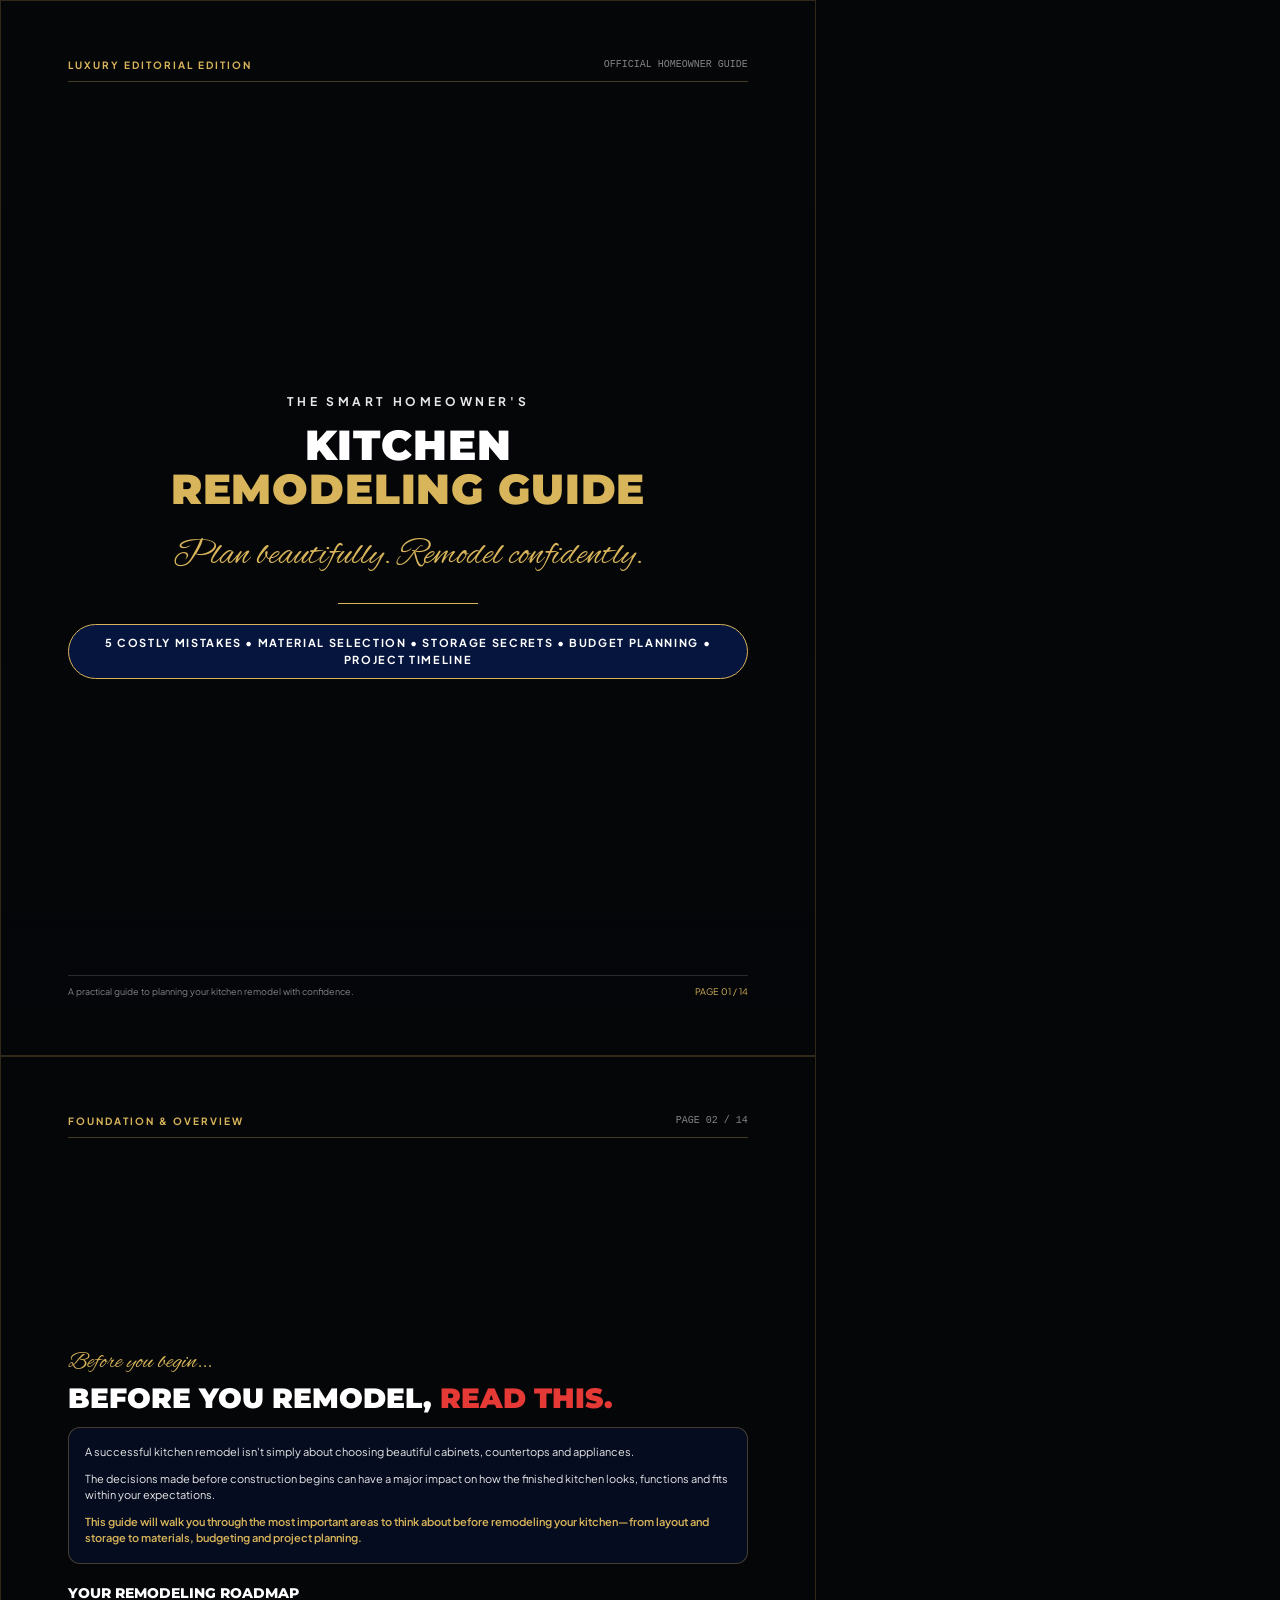
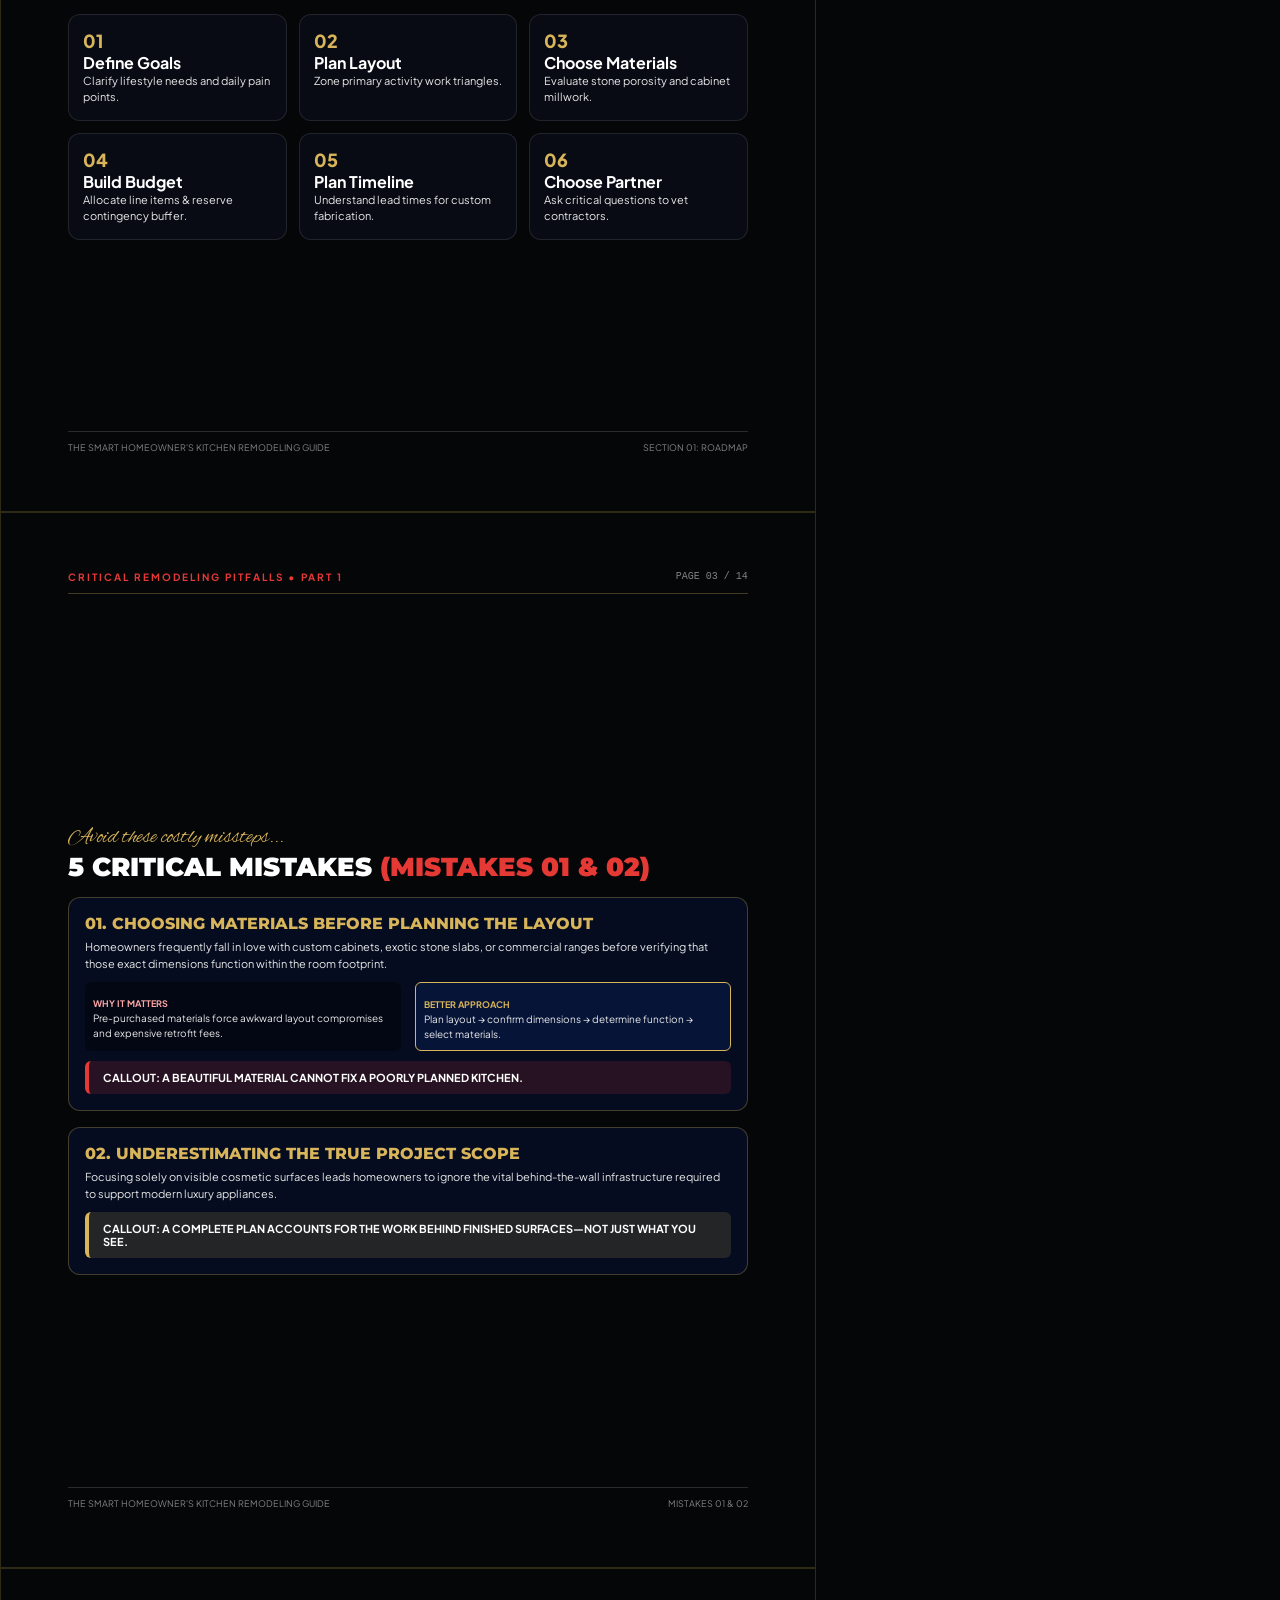
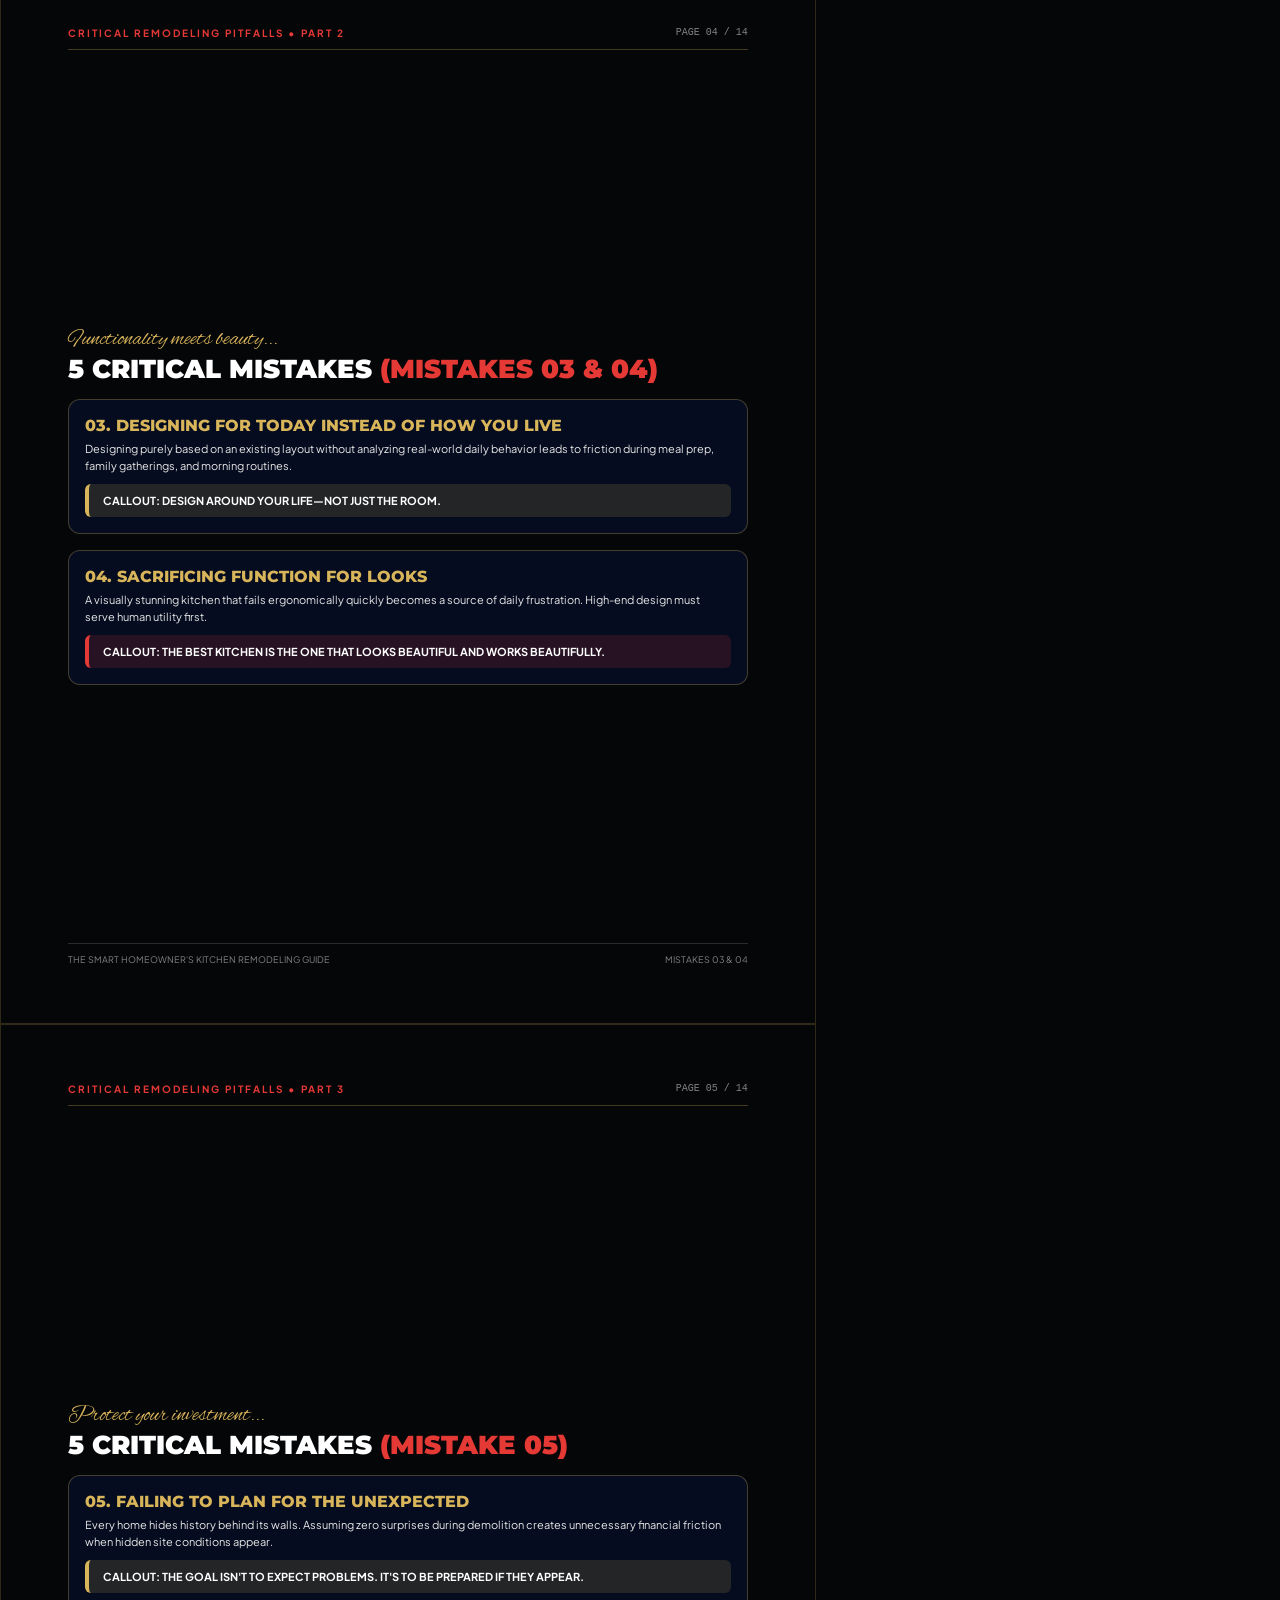
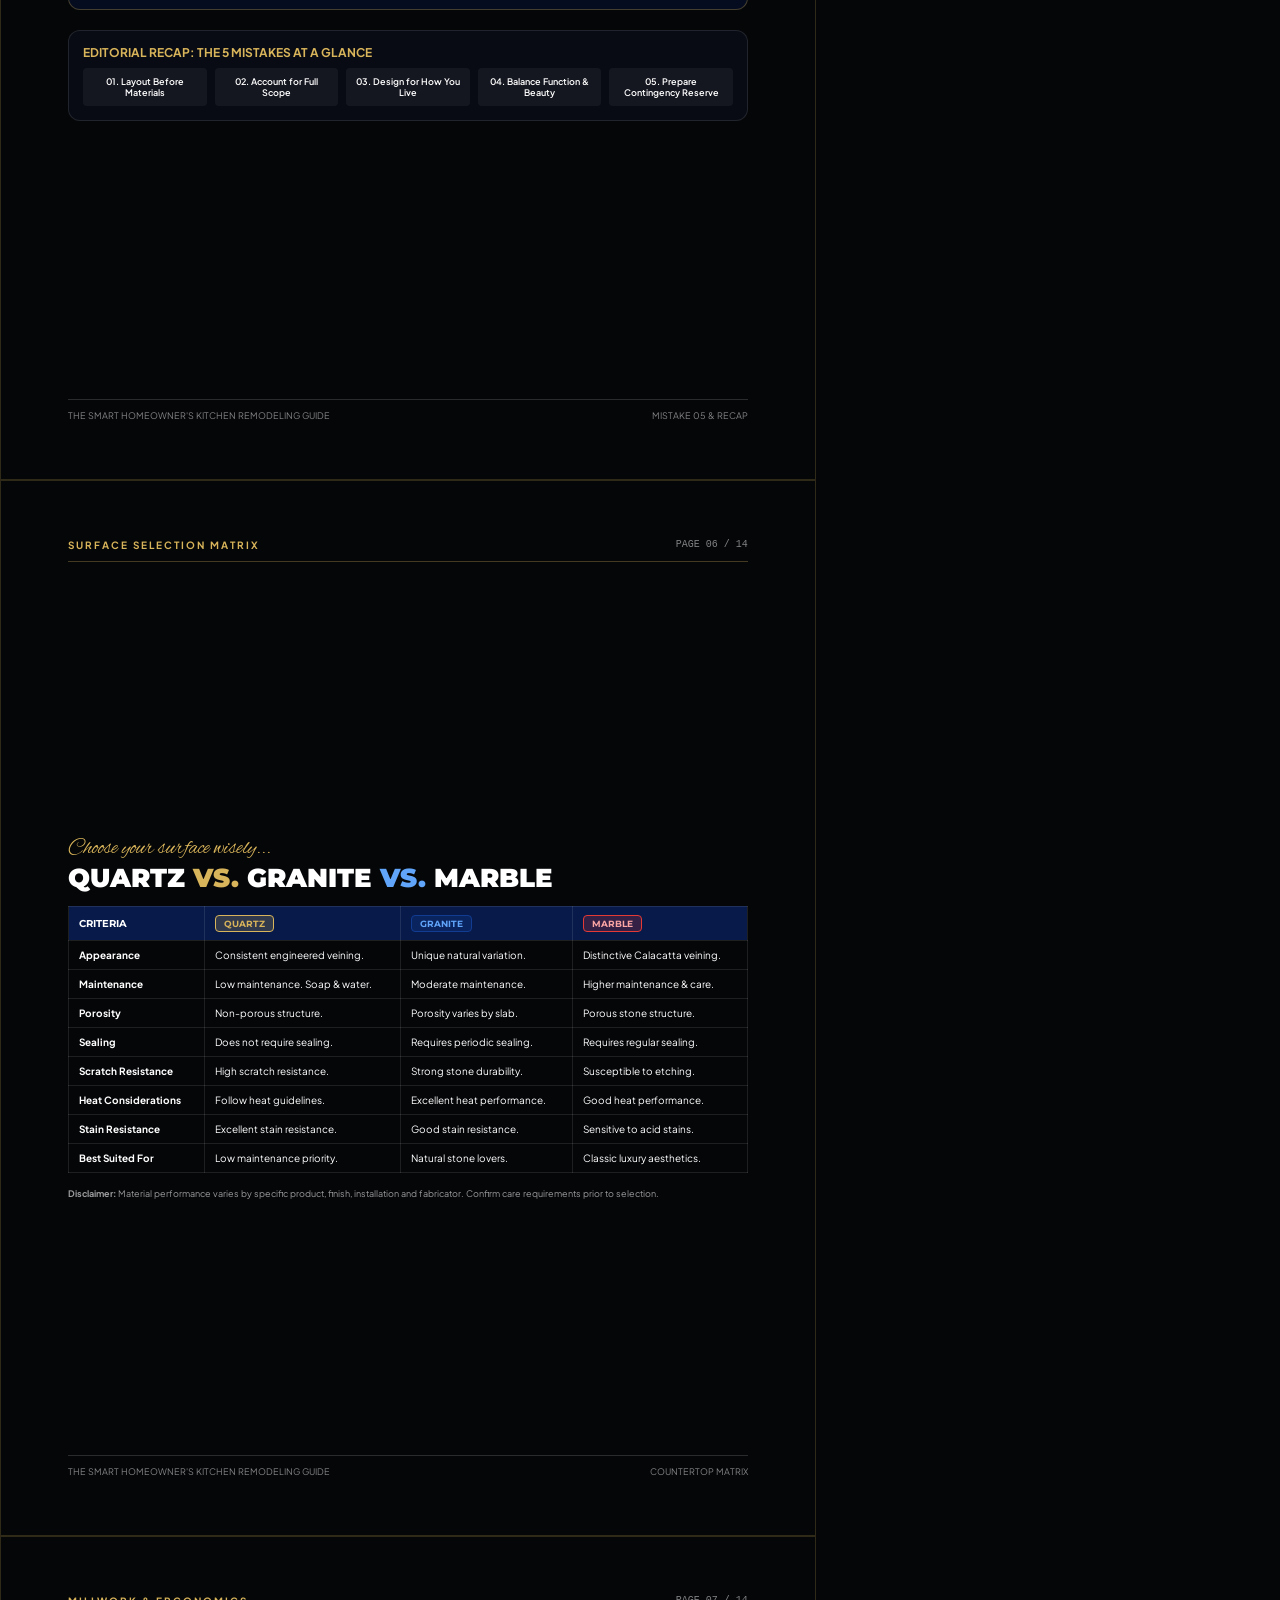
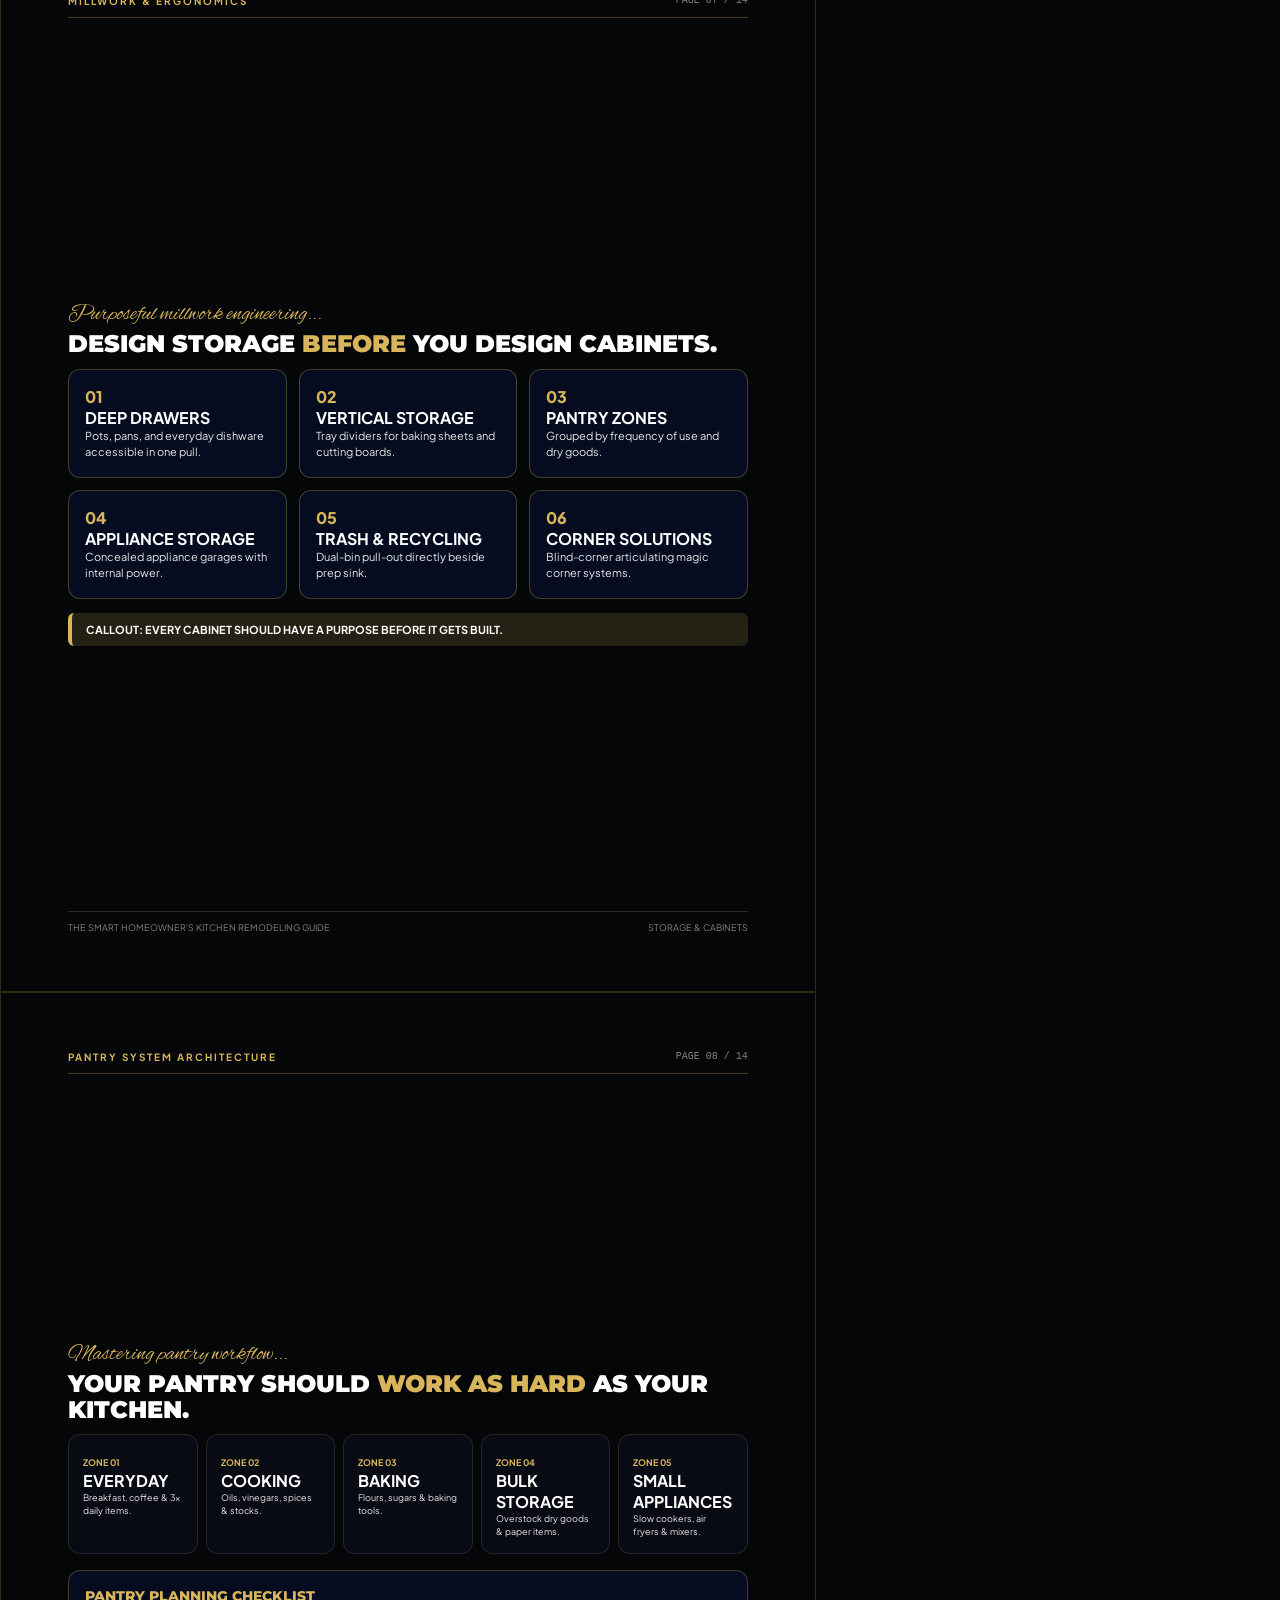
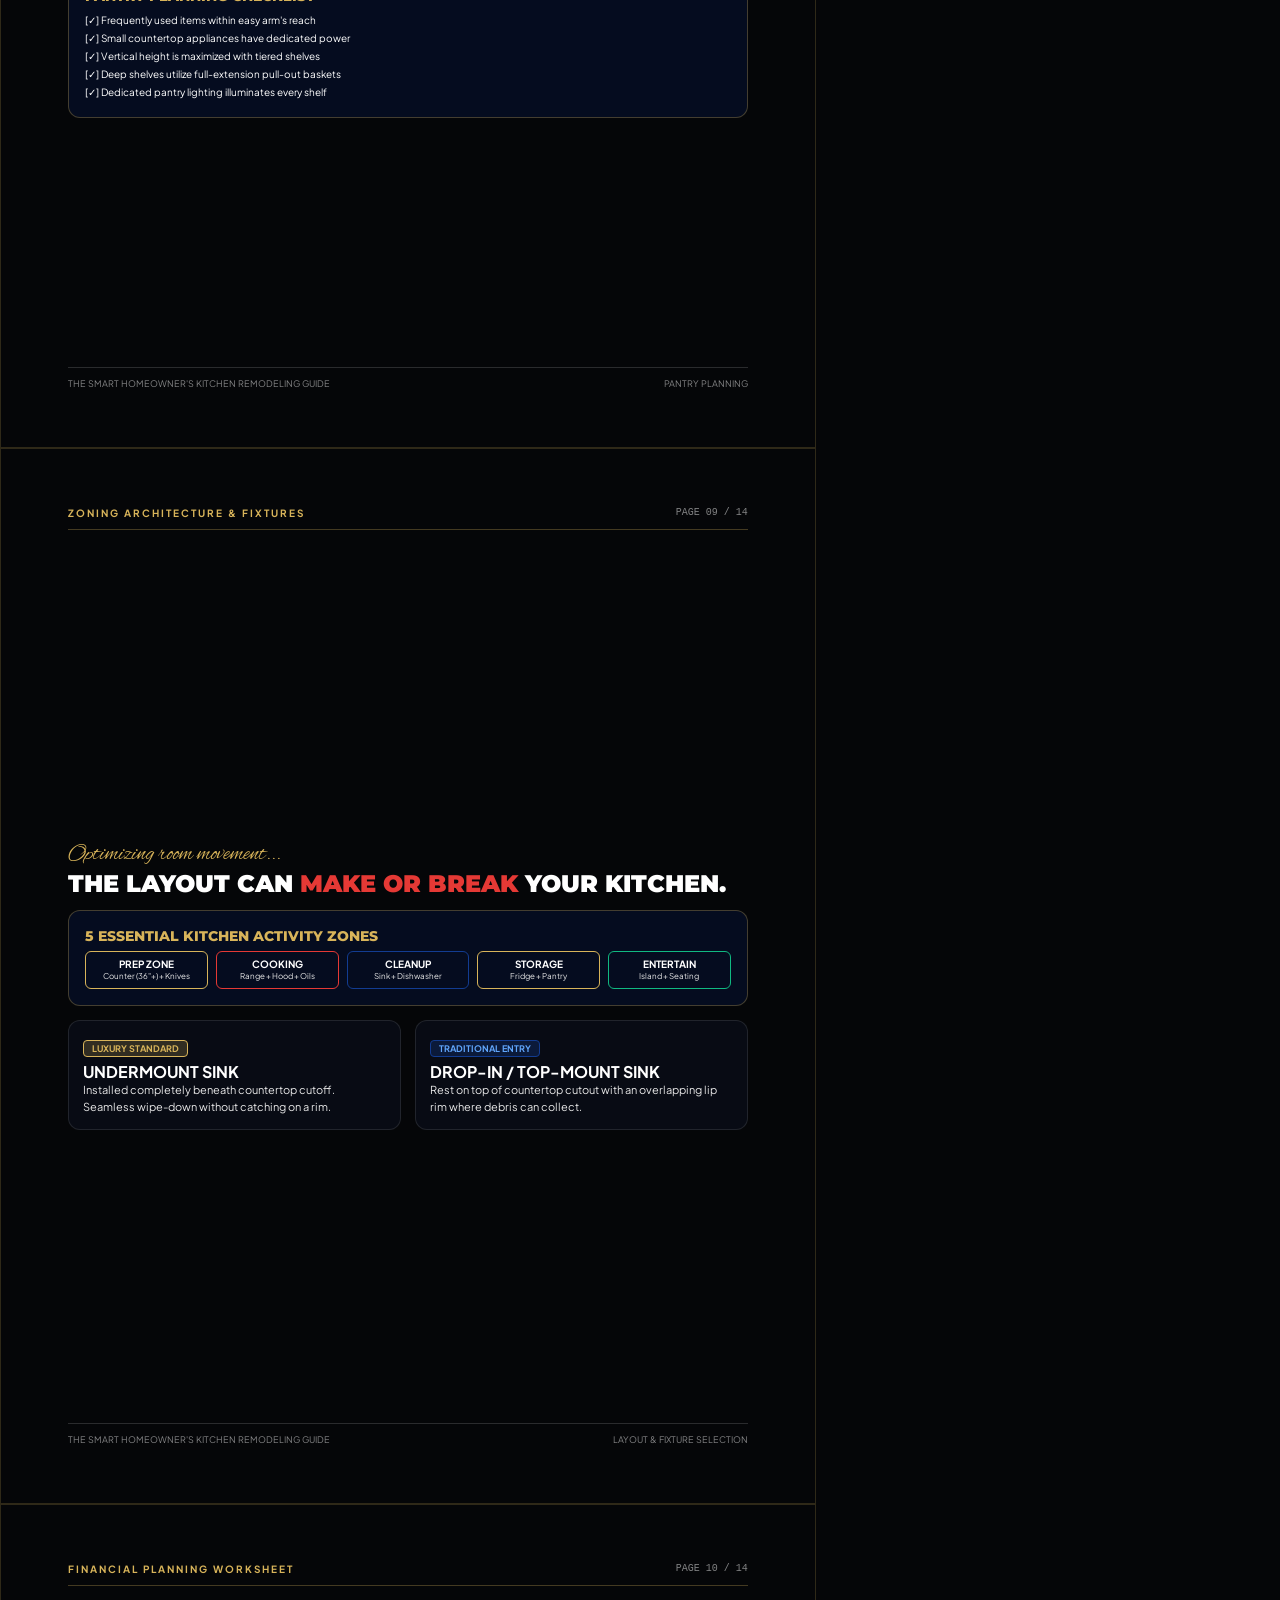
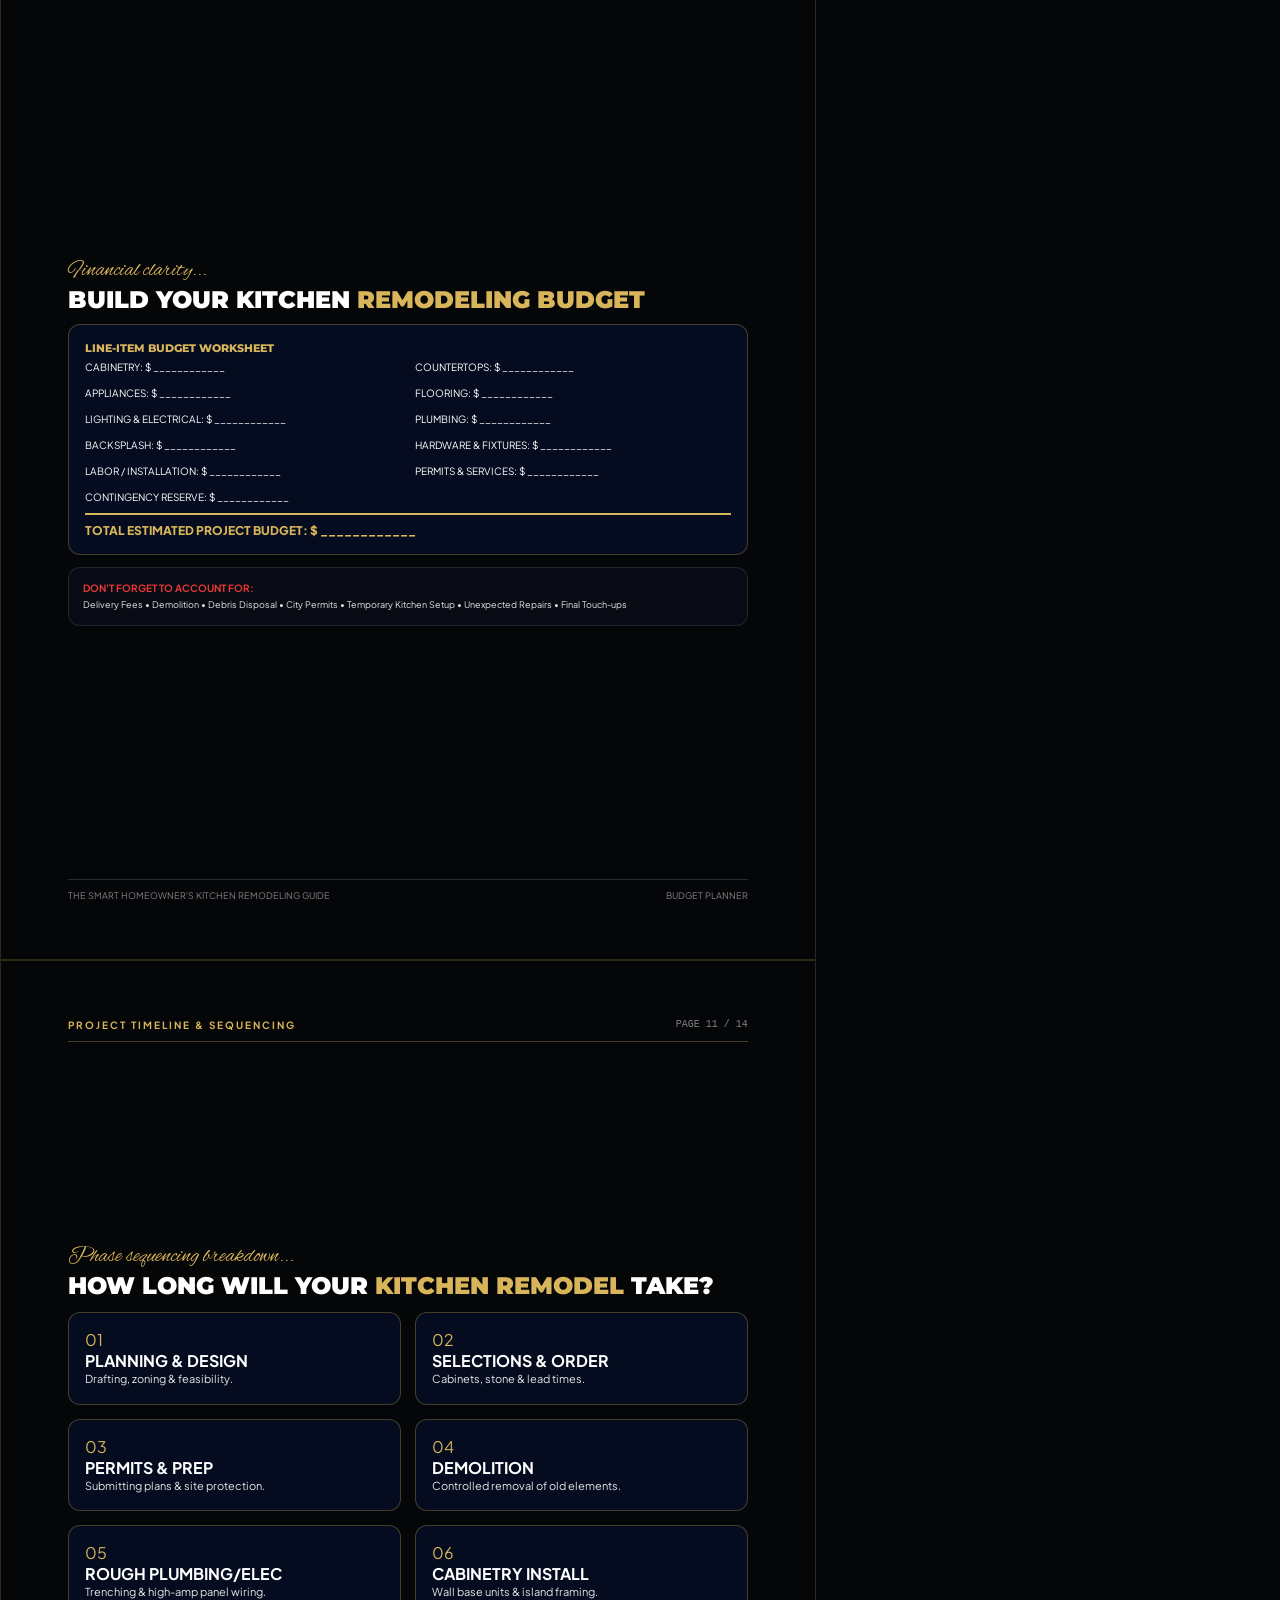
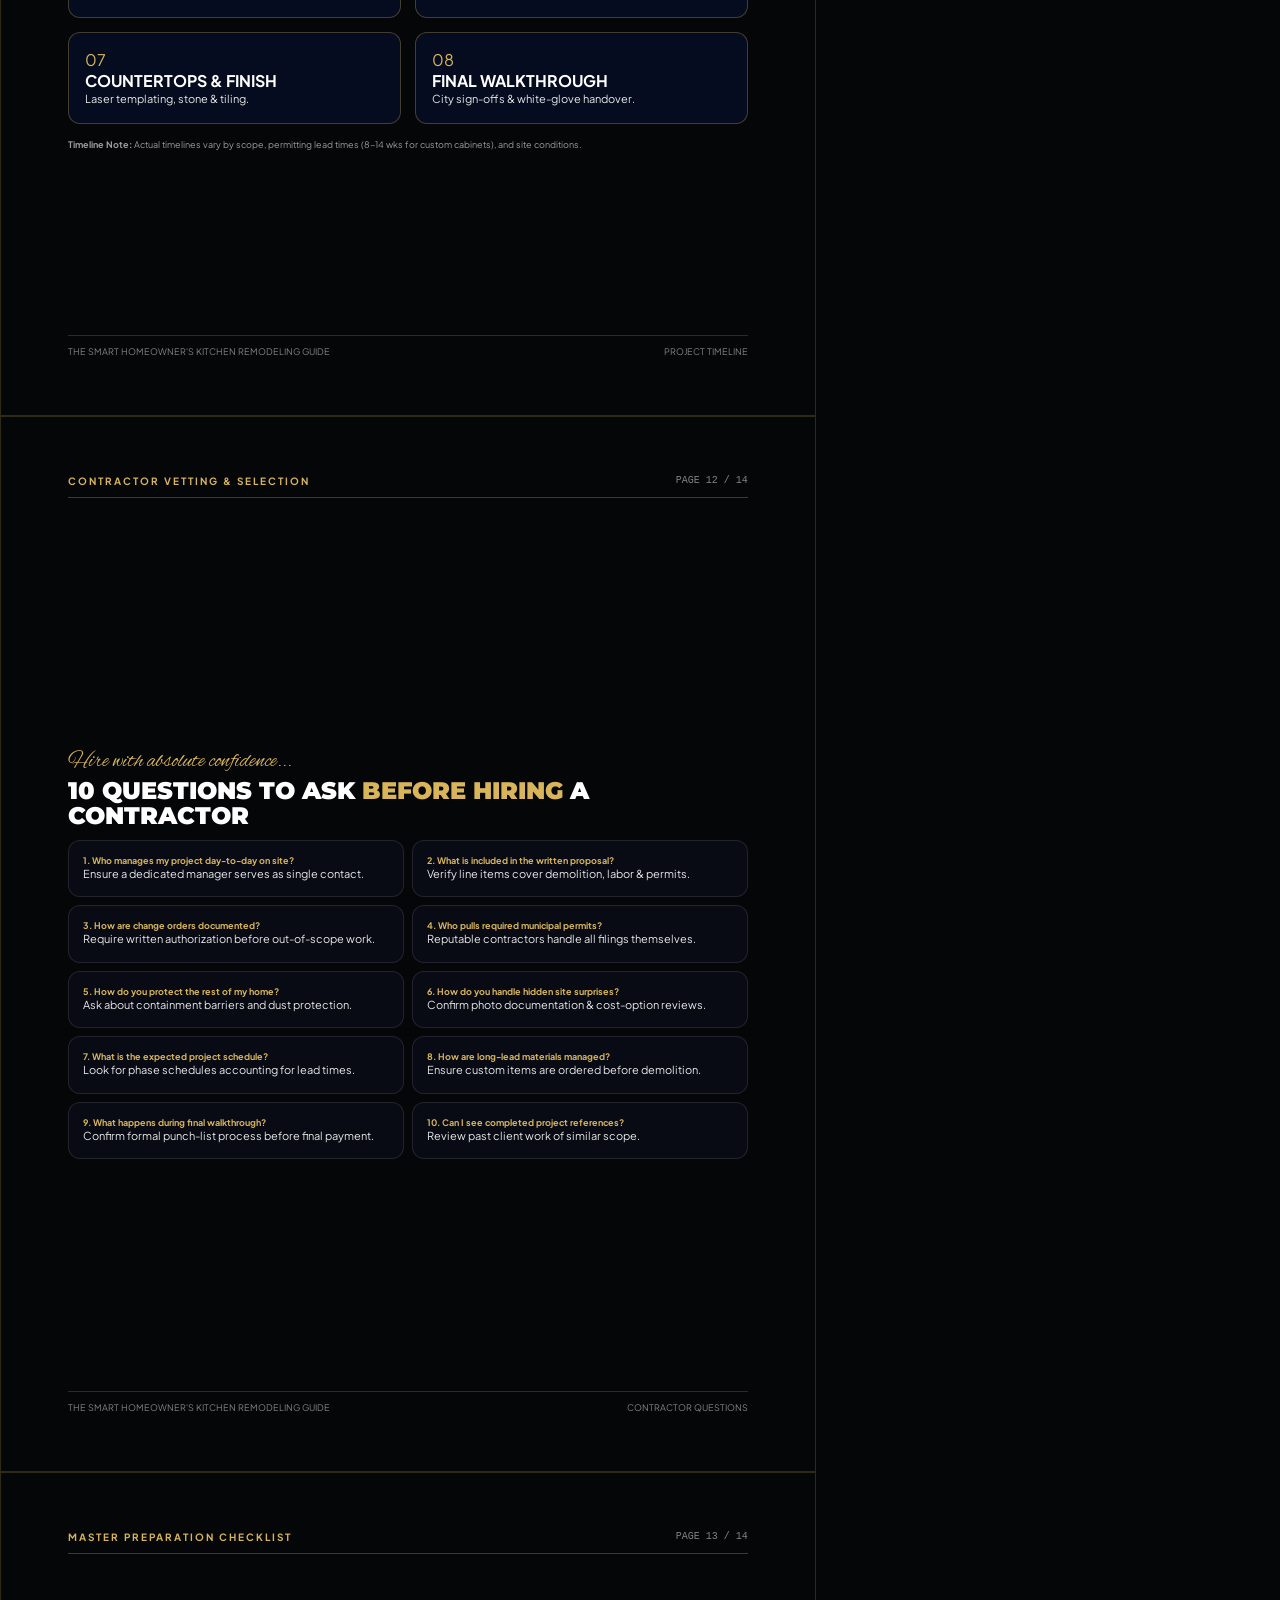
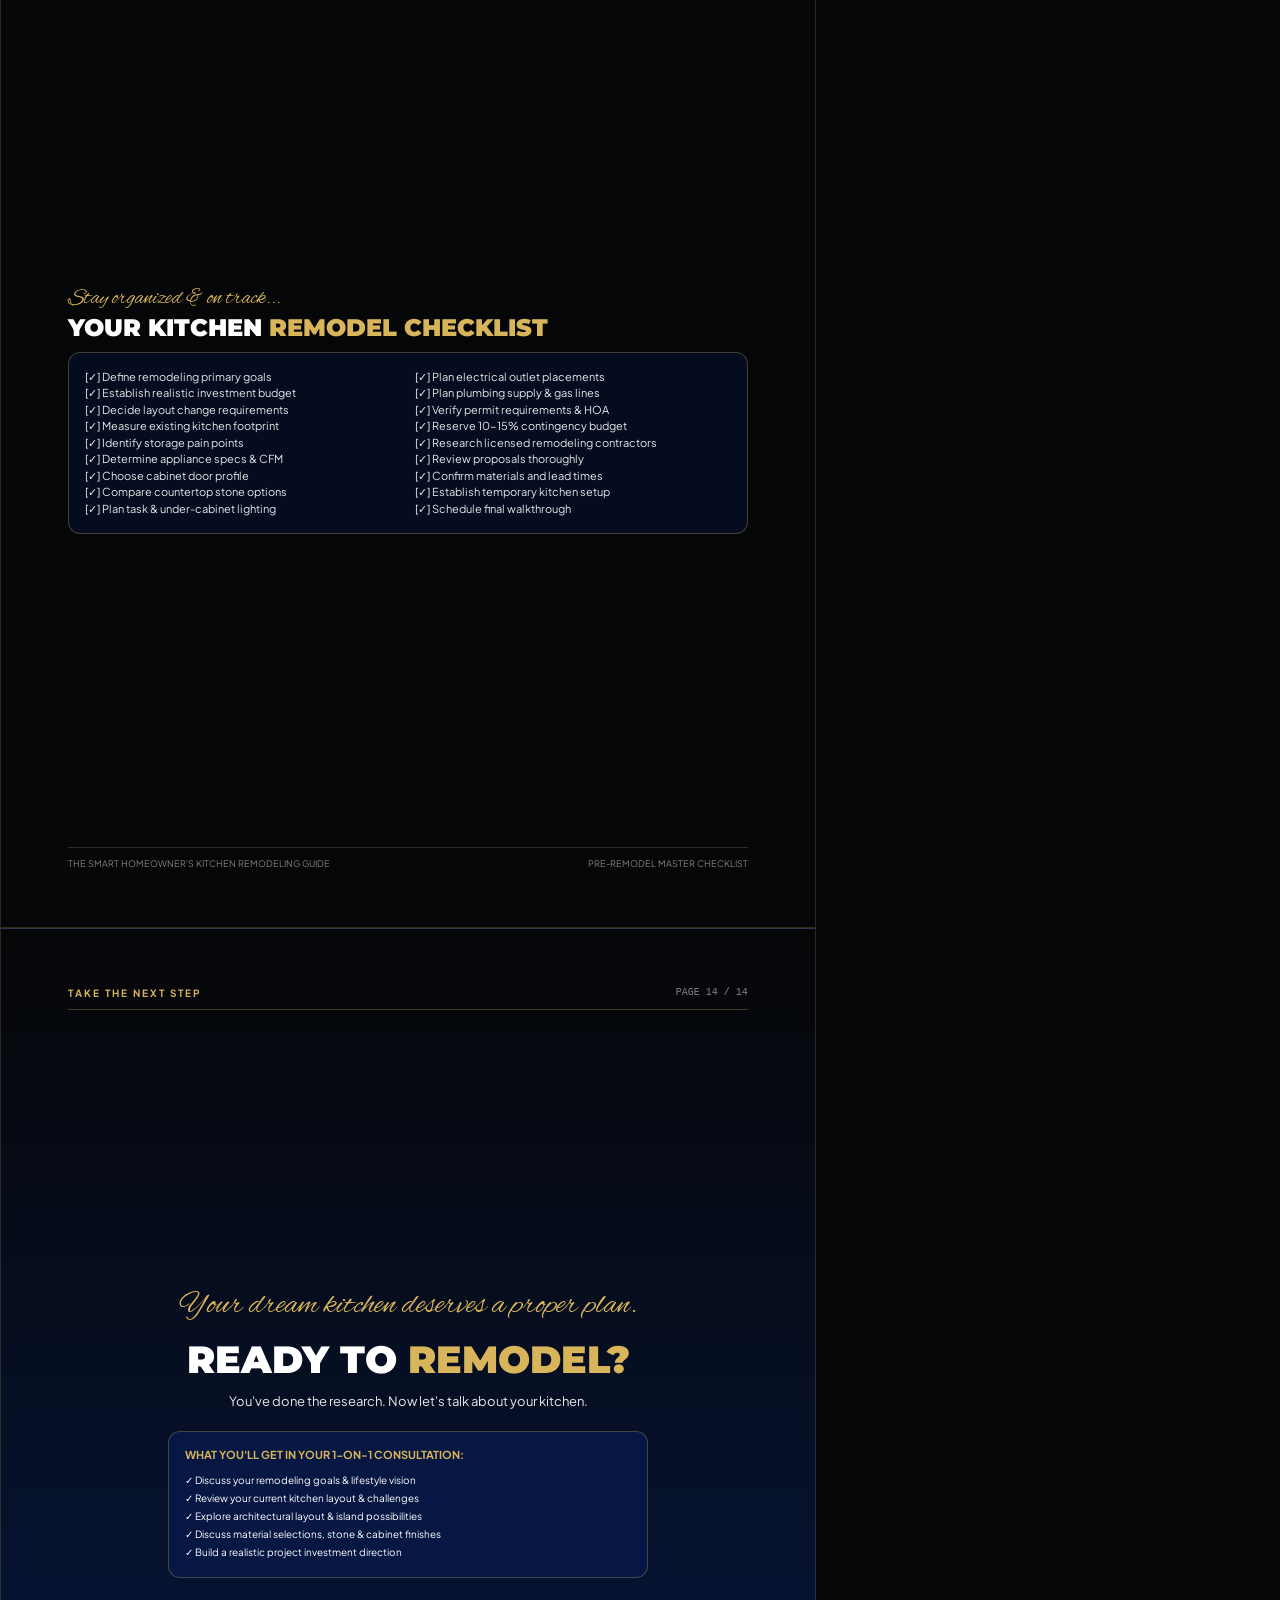
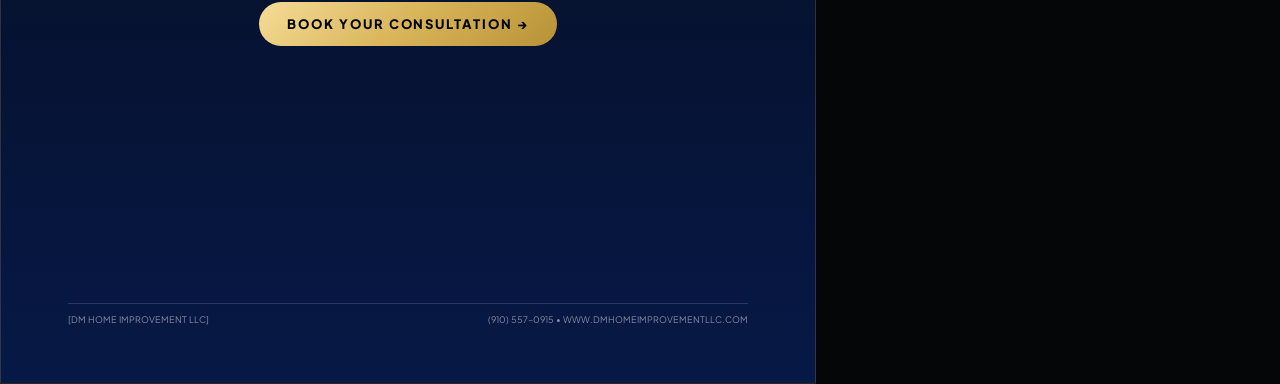
==== guide-publication.html @ a1c88b17 "Update PDF guide to full 14-page luxury editorial publication" ====
<!DOCTYPE html>
<html lang="en">
<head>
  <meta charset="UTF-8">
  <title>THE SMART HOMEOWNER'S KITCHEN REMODELING GUIDE</title>
  <style>
    @import url('https://fonts.googleapis.com/css2?family=Alex+Brush&family=Cinzel:wght@600;700;800;900&family=Montserrat:ital,wght@0,700;0,800;0,900;1,700&family=Plus+Jakarta+Sans:wght@300;400;500;600;700&display=swap');

    @page {
      size: letter portrait;
      margin: 0;
    }

    * {
      box-sizing: border-box;
      margin: 0;
      padding: 0;
    }

    body {
      font-family: 'Plus Jakarta Sans', sans-serif;
      background-color: #050608;
      color: #FFFFFF;
      -webkit-print-color-adjust: exact !important;
      print-color-adjust: exact !important;
    }

    .page {
      width: 8.5in;
      height: 11in;
      position: relative;
      page-break-after: always;
      page-break-inside: avoid;
      overflow: hidden;
      background-color: #050608;
      padding: 0.6in 0.7in;
      display: flex;
      flex-direction: column;
      justify-content: space-between;
      border: 1px solid rgba(216, 180, 90, 0.2);
    }

    .font-headline {
      font-family: 'Montserrat', sans-serif;
      letter-spacing: 0.04em;
    }

    .font-script {
      font-family: 'Alex Brush', cursive;
    }

    .gold-text {
      color: #D8B45A;
    }

    .gold-bg {
      background: linear-gradient(135deg, #F5DC96 0%, #D8B45A 50%, #B89235 100%);
      color: #050608;
    }

    .card {
      background: rgba(7, 26, 74, 0.35);
      border: 1px solid rgba(216, 180, 90, 0.3);
      border-radius: 12px;
      padding: 16px;
    }

    .card-dark {
      background: rgba(10, 14, 23, 0.85);
      border: 1px solid rgba(255, 255, 255, 0.1);
      border-radius: 12px;
      padding: 14px;
    }

    .grid-2 { display: grid; grid-template-columns: 1fr 1fr; gap: 14px; }
    .grid-3 { display: grid; grid-template-columns: 1fr 1fr 1fr; gap: 12px; }
    .grid-5 { display: grid; grid-template-columns: repeat(5, 1fr); gap: 8px; }

    .header-bar {
      display: flex;
      justify-content: space-between;
      align-items: center;
      border-bottom: 1px solid rgba(216, 180, 90, 0.3);
      padding-bottom: 10px;
      margin-bottom: 15px;
    }

    .header-title {
      font-size: 10px;
      font-weight: 700;
      letter-spacing: 0.2em;
      color: #D8B45A;
      text-transform: uppercase;
    }

    .page-num {
      font-family: monospace;
      font-size: 10px;
      color: rgba(255, 255, 255, 0.5);
    }

    .footer-bar {
      border-top: 1px solid rgba(255, 255, 255, 0.15);
      padding-top: 10px;
      display: flex;
      justify-content: space-between;
      font-size: 9px;
      color: rgba(255, 255, 255, 0.5);
    }

    h1, h2 {
      font-family: 'Montserrat', sans-serif;
      font-weight: 900;
      text-transform: uppercase;
      line-height: 1.05;
    }

    h3 {
      font-family: 'Montserrat', sans-serif;
      font-weight: 800;
      text-transform: uppercase;
      font-size: 14px;
      margin-bottom: 6px;
    }

    p {
      font-size: 11px;
      line-height: 1.5;
      color: #E7E7E7;
    }

    .callout {
      background: rgba(216, 180, 90, 0.15);
      border-left: 4px solid #D8B45A;
      padding: 10px 14px;
      border-radius: 6px;
      font-size: 11px;
      font-weight: 700;
      color: #FFFFFF;
      text-transform: uppercase;
    }

    .callout-red {
      background: rgba(229, 57, 53, 0.15);
      border-left: 4px solid #E53935;
      padding: 10px 14px;
      border-radius: 6px;
      font-size: 11px;
      font-weight: 700;
      color: #FFFFFF;
      text-transform: uppercase;
    }

    table {
      width: 100%;
      border-collapse: collapse;
      font-size: 10px;
    }

    th, td {
      padding: 8px 10px;
      border: 1px solid rgba(255, 255, 255, 0.1);
      text-align: left;
    }

    th {
      background: #071A4A;
      color: #FFFFFF;
      font-family: 'Montserrat', sans-serif;
      font-weight: 700;
    }

    .badge {
      display: inline-block;
      padding: 2px 8px;
      border-radius: 4px;
      font-size: 9px;
      font-weight: 700;
      text-transform: uppercase;
    }

    .badge-gold { background: rgba(216, 180, 90, 0.2); border: 1px solid #D8B45A; color: #D8B45A; }
    .badge-blue { background: rgba(18, 60, 145, 0.3); border: 1px solid #123C91; color: #60A5FA; }
    .badge-red { background: rgba(229, 57, 53, 0.2); border: 1px solid #E53935; color: #FCA5A5; }
  </style>
</head>
<body>

  <!-- PAGE 1: COVER -->
  <div class="page" style="background: linear-gradient(to bottom, rgba(5,6,8,0.7), rgba(5,6,8,0.95)), url('C:/DM Kitchen Landing/assets/generative/1.jpg') center/cover;">
    <div class="header-bar">
      <span class="header-title">LUXURY EDITORIAL EDITION</span>
      <span class="page-num">OFFICIAL HOMEOWNER GUIDE</span>
    </div>
    <div style="text-align: center; margin: auto 0;">
      <p style="font-size: 12px; font-weight: 700; letter-spacing: 0.3em; text-transform: uppercase; color: #E7E7E7; margin-bottom: 12px;">THE SMART HOMEOWNER'S</p>
      <h1 style="font-size: 42px; color: #FFFFFF; letter-spacing: 0.02em;">KITCHEN <br/><span class="gold-text">REMODELING GUIDE</span></h1>
      <p class="font-script" style="font-size: 36px; color: #D8B45A; margin: 18px 0;">Plan beautifully. Remodel confidently.</p>
      <div style="width: 140px; height: 1px; background: #D8B45A; margin: 20px auto;"></div>
      <p style="font-size: 11px; font-weight: 700; letter-spacing: 0.15em; uppercase; color: #FFFFFF; background: rgba(7, 26, 74, 0.8); padding: 10px 20px; border-radius: 30px; display: inline-block; border: 1px solid #D8B45A;">
        5 COSTLY MISTAKES • MATERIAL SELECTION • STORAGE SECRETS • BUDGET PLANNING • PROJECT TIMELINE
      </p>
    </div>
    <div class="footer-bar">
      <span>A practical guide to planning your kitchen remodel with confidence.</span>
      <span class="gold-text">PAGE 01 / 14</span>
    </div>
  </div>

  <!-- PAGE 2: INTRODUCTION -->
  <div class="page">
    <div class="header-bar">
      <span class="header-title">FOUNDATION & OVERVIEW</span>
      <span class="page-num">PAGE 02 / 14</span>
    </div>
    <div>
      <p class="font-script gold-text" style="font-size: 24px; margin-bottom: 4px;">Before you begin...</p>
      <h2 style="font-size: 28px; color: #FFFFFF; margin-bottom: 14px;">BEFORE YOU REMODEL, <span style="color: #E53935;">READ THIS.</span></h2>
      <div class="card" style="margin-bottom: 20px; line-height: 1.6;">
        <p style="margin-bottom: 10px;">A successful kitchen remodel isn't simply about choosing beautiful cabinets, countertops and appliances.</p>
        <p style="margin-bottom: 10px;">The decisions made before construction begins can have a major impact on how the finished kitchen looks, functions and fits within your expectations.</p>
        <p class="gold-text" style="font-weight: 600;">This guide will walk you through the most important areas to think about before remodeling your kitchen—from layout and storage to materials, budgeting and project planning.</p>
      </div>
      <h3>YOUR REMODELING ROADMAP</h3>
      <div class="grid-3" style="margin-top: 12px;">
        <div class="card-dark"><span class="gold-text" style="font-size: 18px; font-weight: 900;">01</span><h4>Define Goals</h4><p>Clarify lifestyle needs and daily pain points.</p></div>
        <div class="card-dark"><span class="gold-text" style="font-size: 18px; font-weight: 900;">02</span><h4>Plan Layout</h4><p>Zone primary activity work triangles.</p></div>
        <div class="card-dark"><span class="gold-text" style="font-size: 18px; font-weight: 900;">03</span><h4>Choose Materials</h4><p>Evaluate stone porosity and cabinet millwork.</p></div>
        <div class="card-dark"><span class="gold-text" style="font-size: 18px; font-weight: 900;">04</span><h4>Build Budget</h4><p>Allocate line items & reserve contingency buffer.</p></div>
        <div class="card-dark"><span class="gold-text" style="font-size: 18px; font-weight: 900;">05</span><h4>Plan Timeline</h4><p>Understand lead times for custom fabrication.</p></div>
        <div class="card-dark"><span class="gold-text" style="font-size: 18px; font-weight: 900;">06</span><h4>Choose Partner</h4><p>Ask critical questions to vet contractors.</p></div>
      </div>
    </div>
    <div class="footer-bar">
      <span>THE SMART HOMEOWNER'S KITCHEN REMODELING GUIDE</span>
      <span>SECTION 01: ROADMAP</span>
    </div>
  </div>

  <!-- PAGE 3: MISTAKES 01 & 02 -->
  <div class="page">
    <div class="header-bar">
      <span class="header-title" style="color:#E53935;">CRITICAL REMODELING PITFALLS • PART 1</span>
      <span class="page-num">PAGE 03 / 14</span>
    </div>
    <div>
      <p class="font-script gold-text" style="font-size: 22px;">Avoid these costly missteps...</p>
      <h2 style="font-size: 26px; margin-bottom: 16px;">5 CRITICAL MISTAKES <span style="color:#E53935;">(MISTAKES 01 & 02)</span></h2>

      <div class="card" style="margin-bottom: 16px;">
        <h3 style="color:#D8B45A; font-size: 16px;">01. CHOOSING MATERIALS BEFORE PLANNING THE LAYOUT</h3>
        <p style="margin-bottom: 10px;">Homeowners frequently fall in love with custom cabinets, exotic stone slabs, or commercial ranges before verifying that those exact dimensions function within the room footprint.</p>
        <div class="grid-2" style="margin-bottom: 10px;">
          <div style="background: rgba(0,0,0,0.4); padding: 8px; border-radius: 6px;"><span style="color:#FCA5A5; font-size: 9px; font-weight:700;">WHY IT MATTERS</span><p style="font-size: 10px;">Pre-purchased materials force awkward layout compromises and expensive retrofit fees.</p></div>
          <div style="background: rgba(7,26,74,0.6); padding: 8px; border-radius: 6px; border: 1px solid #D8B45A;"><span class="gold-text" style="font-size: 9px; font-weight:700;">BETTER APPROACH</span><p style="font-size: 10px;">Plan layout → confirm dimensions → determine function → select materials.</p></div>
        </div>
        <div class="callout-red">CALLOUT: A beautiful material cannot fix a poorly planned kitchen.</div>
      </div>

      <div class="card">
        <h3 style="color:#D8B45A; font-size: 16px;">02. UNDERESTIMATING THE TRUE PROJECT SCOPE</h3>
        <p style="margin-bottom: 10px;">Focusing solely on visible cosmetic surfaces leads homeowners to ignore the vital behind-the-wall infrastructure required to support modern luxury appliances.</p>
        <div class="callout" style="margin-top: 8px;">CALLOUT: A complete plan accounts for the work behind finished surfaces—not just what you see.</div>
      </div>
    </div>
    <div class="footer-bar">
      <span>THE SMART HOMEOWNER'S KITCHEN REMODELING GUIDE</span>
      <span>MISTAKES 01 & 02</span>
    </div>
  </div>

  <!-- PAGE 4: MISTAKES 03 & 04 -->
  <div class="page">
    <div class="header-bar">
      <span class="header-title" style="color:#E53935;">CRITICAL REMODELING PITFALLS • PART 2</span>
      <span class="page-num">PAGE 04 / 14</span>
    </div>
    <div>
      <p class="font-script gold-text" style="font-size: 22px;">Functionality meets beauty...</p>
      <h2 style="font-size: 26px; margin-bottom: 16px;">5 CRITICAL MISTAKES <span style="color:#E53935;">(MISTAKES 03 & 04)</span></h2>

      <div class="card" style="margin-bottom: 16px;">
        <h3 style="color:#D8B45A; font-size: 16px;">03. DESIGNING FOR TODAY INSTEAD OF HOW YOU LIVE</h3>
        <p style="margin-bottom: 10px;">Designing purely based on an existing layout without analyzing real-world daily behavior leads to friction during meal prep, family gatherings, and morning routines.</p>
        <div class="callout">CALLOUT: Design around your life—not just the room.</div>
      </div>

      <div class="card">
        <h3 style="color:#D8B45A; font-size: 16px;">04. SACRIFICING FUNCTION FOR LOOKS</h3>
        <p style="margin-bottom: 10px;">A visually stunning kitchen that fails ergonomically quickly becomes a source of daily frustration. High-end design must serve human utility first.</p>
        <div class="callout-red">CALLOUT: The best kitchen is the one that looks beautiful and works beautifully.</div>
      </div>
    </div>
    <div class="footer-bar">
      <span>THE SMART HOMEOWNER'S KITCHEN REMODELING GUIDE</span>
      <span>MISTAKES 03 & 04</span>
    </div>
  </div>

  <!-- PAGE 5: MISTAKE 05 & RECAP -->
  <div class="page">
    <div class="header-bar">
      <span class="header-title" style="color:#E53935;">CRITICAL REMODELING PITFALLS • PART 3</span>
      <span class="page-num">PAGE 05 / 14</span>
    </div>
    <div>
      <p class="font-script gold-text" style="font-size: 22px;">Protect your investment...</p>
      <h2 style="font-size: 26px; margin-bottom: 16px;">5 CRITICAL MISTAKES <span style="color:#E53935;">(MISTAKE 05)</span></h2>

      <div class="card" style="margin-bottom: 20px;">
        <h3 style="color:#D8B45A; font-size: 16px;">05. FAILING TO PLAN FOR THE UNEXPECTED</h3>
        <p style="margin-bottom: 10px;">Every home hides history behind its walls. Assuming zero surprises during demolition creates unnecessary financial friction when hidden site conditions appear.</p>
        <div class="callout">CALLOUT: The goal isn't to expect problems. It's to be prepared if they appear.</div>
      </div>

      <div class="card-dark">
        <h4 class="gold-text" style="font-size: 12px; margin-bottom: 8px;">EDITORIAL RECAP: THE 5 MISTAKES AT A GLANCE</h4>
        <div class="grid-5" style="text-align: center; font-size: 9px; font-weight: 600;">
          <div style="background: rgba(255,255,255,0.05); padding: 8px; border-radius: 4px;">01. Layout Before Materials</div>
          <div style="background: rgba(255,255,255,0.05); padding: 8px; border-radius: 4px;">02. Account for Full Scope</div>
          <div style="background: rgba(255,255,255,0.05); padding: 8px; border-radius: 4px;">03. Design for How You Live</div>
          <div style="background: rgba(255,255,255,0.05); padding: 8px; border-radius: 4px;">04. Balance Function & Beauty</div>
          <div style="background: rgba(255,255,255,0.05); padding: 8px; border-radius: 4px;">05. Prepare Contingency Reserve</div>
        </div>
      </div>
    </div>
    <div class="footer-bar">
      <span>THE SMART HOMEOWNER'S KITCHEN REMODELING GUIDE</span>
      <span>MISTAKE 05 & RECAP</span>
    </div>
  </div>

  <!-- PAGE 6: COUNTERTOP COMPARISON -->
  <div class="page">
    <div class="header-bar">
      <span class="header-title">SURFACE SELECTION MATRIX</span>
      <span class="page-num">PAGE 06 / 14</span>
    </div>
    <div>
      <p class="font-script gold-text" style="font-size: 22px;">Choose your surface wisely...</p>
      <h2 style="font-size: 26px; margin-bottom: 14px;">QUARTZ <span class="gold-text">vs.</span> GRANITE <span style="color:#60A5FA;">vs.</span> MARBLE</h2>

      <table style="margin-bottom: 14px;">
        <thead>
          <tr>
            <th>CRITERIA</th>
            <th><span class="badge badge-gold">QUARTZ</span></th>
            <th><span class="badge badge-blue">GRANITE</span></th>
            <th><span class="badge badge-red">MARBLE</span></th>
          </tr>
        </thead>
        <tbody>
          <tr><td style="font-weight:700;">Appearance</td><td>Consistent engineered veining.</td><td>Unique natural variation.</td><td>Distinctive Calacatta veining.</td></tr>
          <tr><td style="font-weight:700;">Maintenance</td><td>Low maintenance. Soap & water.</td><td>Moderate maintenance.</td><td>Higher maintenance & care.</td></tr>
          <tr><td style="font-weight:700;">Porosity</td><td>Non-porous structure.</td><td>Porosity varies by slab.</td><td>Porous stone structure.</td></tr>
          <tr><td style="font-weight:700;">Sealing</td><td>Does not require sealing.</td><td>Requires periodic sealing.</td><td>Requires regular sealing.</td></tr>
          <tr><td style="font-weight:700;">Scratch Resistance</td><td>High scratch resistance.</td><td>Strong stone durability.</td><td>Susceptible to etching.</td></tr>
          <tr><td style="font-weight:700;">Heat Considerations</td><td>Follow heat guidelines.</td><td>Excellent heat performance.</td><td>Good heat performance.</td></tr>
          <tr><td style="font-weight:700;">Stain Resistance</td><td>Excellent stain resistance.</td><td>Good stain resistance.</td><td>Sensitive to acid stains.</td></tr>
          <tr><td style="font-weight:700;">Best Suited For</td><td>Low maintenance priority.</td><td>Natural stone lovers.</td><td>Classic luxury aesthetics.</td></tr>
        </tbody>
      </table>
      <p style="font-size: 9px; color: rgba(255,255,255,0.6);"><strong>Disclaimer:</strong> Material performance varies by specific product, finish, installation and fabricator. Confirm care requirements prior to selection.</p>
    </div>
    <div class="footer-bar">
      <span>THE SMART HOMEOWNER'S KITCHEN REMODELING GUIDE</span>
      <span>COUNTERTOP MATRIX</span>
    </div>
  </div>

  <!-- PAGE 7: CABINET STORAGE & STYLE -->
  <div class="page">
    <div class="header-bar">
      <span class="header-title">MILLWORK & ERGONOMICS</span>
      <span class="page-num">PAGE 07 / 14</span>
    </div>
    <div>
      <p class="font-script gold-text" style="font-size: 22px;">Purposeful millwork engineering...</p>
      <h2 style="font-size: 24px; margin-bottom: 12px;">DESIGN STORAGE <span class="gold-text">BEFORE</span> YOU DESIGN CABINETS.</h2>
      
      <div class="grid-3" style="margin-bottom: 14px;">
        <div class="card"><span class="gold-text" style="font-weight:900;">01</span><h4>DEEP DRAWERS</h4><p>Pots, pans, and everyday dishware accessible in one pull.</p></div>
        <div class="card"><span class="gold-text" style="font-weight:900;">02</span><h4>VERTICAL STORAGE</h4><p>Tray dividers for baking sheets and cutting boards.</p></div>
        <div class="card"><span class="gold-text" style="font-weight:900;">03</span><h4>PANTRY ZONES</h4><p>Grouped by frequency of use and dry goods.</p></div>
        <div class="card"><span class="gold-text" style="font-weight:900;">04</span><h4>APPLIANCE STORAGE</h4><p>Concealed appliance garages with internal power.</p></div>
        <div class="card"><span class="gold-text" style="font-weight:900;">05</span><h4>TRASH & RECYCLING</h4><p>Dual-bin pull-out directly beside prep sink.</p></div>
        <div class="card"><span class="gold-text" style="font-weight:900;">06</span><h4>CORNER SOLUTIONS</h4><p>Blind-corner articulating magic corner systems.</p></div>
      </div>
      <div class="callout">CALLOUT: Every cabinet should have a purpose before it gets built.</div>
    </div>
    <div class="footer-bar">
      <span>THE SMART HOMEOWNER'S KITCHEN REMODELING GUIDE</span>
      <span>STORAGE & CABINETS</span>
    </div>
  </div>

  <!-- PAGE 8: PANTRY PLANNING -->
  <div class="page">
    <div class="header-bar">
      <span class="header-title">PANTRY SYSTEM ARCHITECTURE</span>
      <span class="page-num">PAGE 08 / 14</span>
    </div>
    <div>
      <p class="font-script gold-text" style="font-size: 22px;">Mastering pantry workflow...</p>
      <h2 style="font-size: 24px; margin-bottom: 12px;">YOUR PANTRY SHOULD <span class="gold-text">WORK AS HARD</span> AS YOUR KITCHEN.</h2>
      
      <div class="grid-5" style="margin-bottom: 16px;">
        <div class="card-dark"><span class="gold-text" style="font-size:9px; font-weight:700;">ZONE 01</span><h4>EVERYDAY</h4><p style="font-size:9px;">Breakfast, coffee & 3x daily items.</p></div>
        <div class="card-dark"><span class="gold-text" style="font-size:9px; font-weight:700;">ZONE 02</span><h4>COOKING</h4><p style="font-size:9px;">Oils, vinegars, spices & stocks.</p></div>
        <div class="card-dark"><span class="gold-text" style="font-size:9px; font-weight:700;">ZONE 03</span><h4>BAKING</h4><p style="font-size:9px;">Flours, sugars & baking tools.</p></div>
        <div class="card-dark"><span class="gold-text" style="font-size:9px; font-weight:700;">ZONE 04</span><h4>BULK STORAGE</h4><p style="font-size:9px;">Overstock dry goods & paper items.</p></div>
        <div class="card-dark"><span class="gold-text" style="font-size:9px; font-weight:700;">ZONE 05</span><h4>SMALL APPLIANCES</h4><p style="font-size:9px;">Slow cookers, air fryers & mixers.</p></div>
      </div>

      <div class="card">
        <h3 class="gold-text">PANTRY PLANNING CHECKLIST</h3>
        <ul style="list-style: none; font-size: 10px; line-height: 1.8;">
          <li>[✓] Frequently used items within easy arm's reach</li>
          <li>[✓] Small countertop appliances have dedicated power</li>
          <li>[✓] Vertical height is maximized with tiered shelves</li>
          <li>[✓] Deep shelves utilize full-extension pull-out baskets</li>
          <li>[✓] Dedicated pantry lighting illuminates every shelf</li>
        </ul>
      </div>
    </div>
    <div class="footer-bar">
      <span>THE SMART HOMEOWNER'S KITCHEN REMODELING GUIDE</span>
      <span>PANTRY PLANNING</span>
    </div>
  </div>

  <!-- PAGE 9: KITCHEN LAYOUT -->
  <div class="page">
    <div class="header-bar">
      <span class="header-title">ZONING ARCHITECTURE & FIXTURES</span>
      <span class="page-num">PAGE 09 / 14</span>
    </div>
    <div>
      <p class="font-script gold-text" style="font-size: 22px;">Optimizing room movement...</p>
      <h2 style="font-size: 24px; margin-bottom: 14px;">THE LAYOUT CAN <span style="color:#E53935;">MAKE OR BREAK</span> YOUR KITCHEN.</h2>
      
      <div class="card" style="margin-bottom: 14px;">
        <h3 class="gold-text">5 ESSENTIAL KITCHEN ACTIVITY ZONES</h3>
        <div class="grid-5" style="text-align: center;">
          <div style="border: 1px solid #D8B45A; padding: 6px; border-radius: 6px;"><h4 style="font-size:10px;">PREP ZONE</h4><p style="font-size:8px;">Counter (36"+) + Knives</p></div>
          <div style="border: 1px solid #E53935; padding: 6px; border-radius: 6px;"><h4 style="font-size:10px;">COOKING</h4><p style="font-size:8px;">Range + Hood + Oils</p></div>
          <div style="border: 1px solid #123C91; padding: 6px; border-radius: 6px;"><h4 style="font-size:10px;">CLEANUP</h4><p style="font-size:8px;">Sink + Dishwasher</p></div>
          <div style="border: 1px solid #D8B45A; padding: 6px; border-radius: 6px;"><h4 style="font-size:10px;">STORAGE</h4><p style="font-size:8px;">Fridge + Pantry</p></div>
          <div style="border: 1px solid #10B981; padding: 6px; border-radius: 6px;"><h4 style="font-size:10px;">ENTERTAIN</h4><p style="font-size:8px;">Island + Seating</p></div>
        </div>
      </div>

      <div class="grid-2">
        <div class="card-dark border-gold">
          <span class="badge badge-gold" style="margin-bottom: 4px;">LUXURY STANDARD</span>
          <h4>UNDERMOUNT SINK</h4>
          <p>Installed completely beneath countertop cutoff. Seamless wipe-down without catching on a rim.</p>
        </div>
        <div class="card-dark">
          <span class="badge badge-blue" style="margin-bottom: 4px;">TRADITIONAL ENTRY</span>
          <h4>DROP-IN / TOP-MOUNT SINK</h4>
          <p>Rest on top of countertop cutout with an overlapping lip rim where debris can collect.</p>
        </div>
      </div>
    </div>
    <div class="footer-bar">
      <span>THE SMART HOMEOWNER'S KITCHEN REMODELING GUIDE</span>
      <span>LAYOUT & FIXTURE SELECTION</span>
    </div>
  </div>

  <!-- PAGE 10: BUDGET PLANNER -->
  <div class="page">
    <div class="header-bar">
      <span class="header-title">FINANCIAL PLANNING WORKSHEET</span>
      <span class="page-num">PAGE 10 / 14</span>
    </div>
    <div>
      <p class="font-script gold-text" style="font-size: 22px;">Financial clarity...</p>
      <h2 style="font-size: 24px; margin-bottom: 12px;">BUILD YOUR KITCHEN <span class="gold-text">REMODELING BUDGET</span></h2>

      <div class="card" style="margin-bottom: 12px;">
        <h3 class="gold-text" style="font-size: 11px;">LINE-ITEM BUDGET WORKSHEET</h3>
        <div class="grid-2" style="font-size: 10px;">
          <div>CABINETRY: $ ____________</div>
          <div>COUNTERTOPS: $ ____________</div>
          <div>APPLIANCES: $ ____________</div>
          <div>FLOORING: $ ____________</div>
          <div>LIGHTING & ELECTRICAL: $ ____________</div>
          <div>PLUMBING: $ ____________</div>
          <div>BACKSPLASH: $ ____________</div>
          <div>HARDWARE & FIXTURES: $ ____________</div>
          <div>LABOR / INSTALLATION: $ ____________</div>
          <div>PERMITS & SERVICES: $ ____________</div>
          <div>CONTINGENCY RESERVE: $ ____________</div>
        </div>
        <div style="margin-top: 10px; padding-top: 8px; border-top: 2px solid #D8B45A; font-weight: 800; font-size: 12px;" class="gold-text">
          TOTAL ESTIMATED PROJECT BUDGET: $ ____________
        </div>
      </div>

      <div class="card-dark">
        <h4 style="font-size: 10px; color: #E53935; margin-bottom: 4px;">DON'T FORGET TO ACCOUNT FOR:</h4>
        <p style="font-size: 9px;">Delivery Fees • Demolition • Debris Disposal • City Permits • Temporary Kitchen Setup • Unexpected Repairs • Final Touch-ups</p>
      </div>
    </div>
    <div class="footer-bar">
      <span>THE SMART HOMEOWNER'S KITCHEN REMODELING GUIDE</span>
      <span>BUDGET PLANNER</span>
    </div>
  </div>

  <!-- PAGE 11: PROJECT TIMELINE -->
  <div class="page">
    <div class="header-bar">
      <span class="header-title">PROJECT TIMELINE & SEQUENCING</span>
      <span class="page-num">PAGE 11 / 14</span>
    </div>
    <div>
      <p class="font-script gold-text" style="font-size: 22px;">Phase sequencing breakdown...</p>
      <h2 style="font-size: 24px; margin-bottom: 14px;">HOW LONG WILL YOUR <span class="gold-text">KITCHEN REMODEL</span> TAKE?</h2>

      <div class="grid-4 grid-2" style="margin-bottom: 14px;">
        <div class="card"><span class="gold-text">01</span><h4>PLANNING & DESIGN</h4><p>Drafting, zoning & feasibility.</p></div>
        <div class="card"><span class="gold-text">02</span><h4>SELECTIONS & ORDER</h4><p>Cabinets, stone & lead times.</p></div>
        <div class="card"><span class="gold-text">03</span><h4>PERMITS & PREP</h4><p>Submitting plans & site protection.</p></div>
        <div class="card"><span class="gold-text">04</span><h4>DEMOLITION</h4><p>Controlled removal of old elements.</p></div>
        <div class="card"><span class="gold-text">05</span><h4>ROUGH PLUMBING/ELEC</h4><p>Trenching & high-amp panel wiring.</p></div>
        <div class="card"><span class="gold-text">06</span><h4>CABINETRY INSTALL</h4><p>Wall base units & island framing.</p></div>
        <div class="card"><span class="gold-text">07</span><h4>COUNTERTOPS & FINISH</h4><p>Laser templating, stone & tiling.</p></div>
        <div class="card"><span class="gold-text">08</span><h4>FINAL WALKTHROUGH</h4><p>City sign-offs & white-glove handover.</p></div>
      </div>
      <p style="font-size: 9px; color: rgba(255,255,255,0.6);"><strong>Timeline Note:</strong> Actual timelines vary by scope, permitting lead times (8-14 wks for custom cabinets), and site conditions.</p>
    </div>
    <div class="footer-bar">
      <span>THE SMART HOMEOWNER'S KITCHEN REMODELING GUIDE</span>
      <span>PROJECT TIMELINE</span>
    </div>
  </div>

  <!-- PAGE 12: CONTRACTOR QUESTIONS -->
  <div class="page">
    <div class="header-bar">
      <span class="header-title">CONTRACTOR VETTING & SELECTION</span>
      <span class="page-num">PAGE 12 / 14</span>
    </div>
    <div>
      <p class="font-script gold-text" style="font-size: 22px;">Hire with absolute confidence...</p>
      <h2 style="font-size: 24px; margin-bottom: 12px;">10 QUESTIONS TO ASK <span class="gold-text">BEFORE HIRING</span> A CONTRACTOR</h2>

      <div class="grid-2" style="font-size: 9px; gap: 8px;">
        <div class="card-dark"><strong class="gold-text">1. Who manages my project day-to-day on site?</strong><p>Ensure a dedicated manager serves as single contact.</p></div>
        <div class="card-dark"><strong class="gold-text">2. What is included in the written proposal?</strong><p>Verify line items cover demolition, labor & permits.</p></div>
        <div class="card-dark"><strong class="gold-text">3. How are change orders documented?</strong><p>Require written authorization before out-of-scope work.</p></div>
        <div class="card-dark"><strong class="gold-text">4. Who pulls required municipal permits?</strong><p>Reputable contractors handle all filings themselves.</p></div>
        <div class="card-dark"><strong class="gold-text">5. How do you protect the rest of my home?</strong><p>Ask about containment barriers and dust protection.</p></div>
        <div class="card-dark"><strong class="gold-text">6. How do you handle hidden site surprises?</strong><p>Confirm photo documentation & cost-option reviews.</p></div>
        <div class="card-dark"><strong class="gold-text">7. What is the expected project schedule?</strong><p>Look for phase schedules accounting for lead times.</p></div>
        <div class="card-dark"><strong class="gold-text">8. How are long-lead materials managed?</strong><p>Ensure custom items are ordered before demolition.</p></div>
        <div class="card-dark"><strong class="gold-text">9. What happens during final walkthrough?</strong><p>Confirm formal punch-list process before final payment.</p></div>
        <div class="card-dark"><strong class="gold-text">10. Can I see completed project references?</strong><p>Review past client work of similar scope.</p></div>
      </div>
    </div>
    <div class="footer-bar">
      <span>THE SMART HOMEOWNER'S KITCHEN REMODELING GUIDE</span>
      <span>CONTRACTOR QUESTIONS</span>
    </div>
  </div>

  <!-- PAGE 13: PRE-REMODEL CHECKLIST -->
  <div class="page">
    <div class="header-bar">
      <span class="header-title">MASTER PREPARATION CHECKLIST</span>
      <span class="page-num">PAGE 13 / 14</span>
    </div>
    <div>
      <p class="font-script gold-text" style="font-size: 22px;">Stay organized & on track...</p>
      <h2 style="font-size: 24px; margin-bottom: 12px;">YOUR KITCHEN <span class="gold-text">REMODEL CHECKLIST</span></h2>

      <div class="card" style="font-size: 9px; line-height: 1.7;">
        <div class="grid-2">
          <div>
            <p>[✓] Define remodeling primary goals</p>
            <p>[✓] Establish realistic investment budget</p>
            <p>[✓] Decide layout change requirements</p>
            <p>[✓] Measure existing kitchen footprint</p>
            <p>[✓] Identify storage pain points</p>
            <p>[✓] Determine appliance specs & CFM</p>
            <p>[✓] Choose cabinet door profile</p>
            <p>[✓] Compare countertop stone options</p>
            <p>[✓] Plan task & under-cabinet lighting</p>
          </div>
          <div>
            <p>[✓] Plan electrical outlet placements</p>
            <p>[✓] Plan plumbing supply & gas lines</p>
            <p>[✓] Verify permit requirements & HOA</p>
            <p>[✓] Reserve 10-15% contingency budget</p>
            <p>[✓] Research licensed remodeling contractors</p>
            <p>[✓] Review proposals thoroughly</p>
            <p>[✓] Confirm materials and lead times</p>
            <p>[✓] Establish temporary kitchen setup</p>
            <p>[✓] Schedule final walkthrough</p>
          </div>
        </div>
      </div>
    </div>
    <div class="footer-bar">
      <span>THE SMART HOMEOWNER'S KITCHEN REMODELING GUIDE</span>
      <span>PRE-REMODEL MASTER CHECKLIST</span>
    </div>
  </div>

  <!-- PAGE 14: FINAL CTA -->
  <div class="page" style="background: linear-gradient(to bottom, rgba(5,6,8,0.85), rgba(7,26,74,0.95)), url('C:/DM Kitchen Landing/assets/generative/2.jpg') center/cover; text-align: center;">
    <div class="header-bar">
      <span class="header-title">TAKE THE NEXT STEP</span>
      <span class="page-num">PAGE 14 / 14</span>
    </div>
    <div style="margin: auto 0;">
      <p class="font-script gold-text" style="font-size: 32px; margin-bottom: 10px;">Your dream kitchen deserves a proper plan.</p>
      <h2 style="font-size: 38px; color: #FFFFFF; margin-bottom: 12px;">READY TO <span class="gold-text">REMODEL?</span></h2>
      <p style="font-size: 13px; color: #E7E7E7; margin-bottom: 20px;">You've done the research. Now let's talk about your kitchen.</p>

      <div class="card" style="max-width: 480px; margin: 0 auto 24px auto; text-align: left; background: rgba(7,26,74,0.8);">
        <h4 class="gold-text" style="font-size: 11px; margin-bottom: 10px;">WHAT YOU'LL GET IN YOUR 1-ON-1 CONSULTATION:</h4>
        <ul style="list-style: none; font-size: 10px; line-height: 1.8;">
          <li>✓ Discuss your remodeling goals & lifestyle vision</li>
          <li>✓ Review your current kitchen layout & challenges</li>
          <li>✓ Explore architectural layout & island possibilities</li>
          <li>✓ Discuss material selections, stone & cabinet finishes</li>
          <li>✓ Build a realistic project investment direction</li>
        </ul>
      </div>

      <div class="gold-bg" style="display: inline-block; padding: 14px 28px; border-radius: 30px; font-weight: 900; font-size: 13px; letter-spacing: 0.15em; text-transform: uppercase;">
        BOOK YOUR CONSULTATION →
      </div>
    </div>
    <div class="footer-bar">
      <span>[DM HOME IMPROVEMENT LLC]</span>
      <span>(910) 557-0915 • WWW.DMHOMEIMPROVEMENTLLC.COM</span>
    </div>
  </div>

</body>
</html>
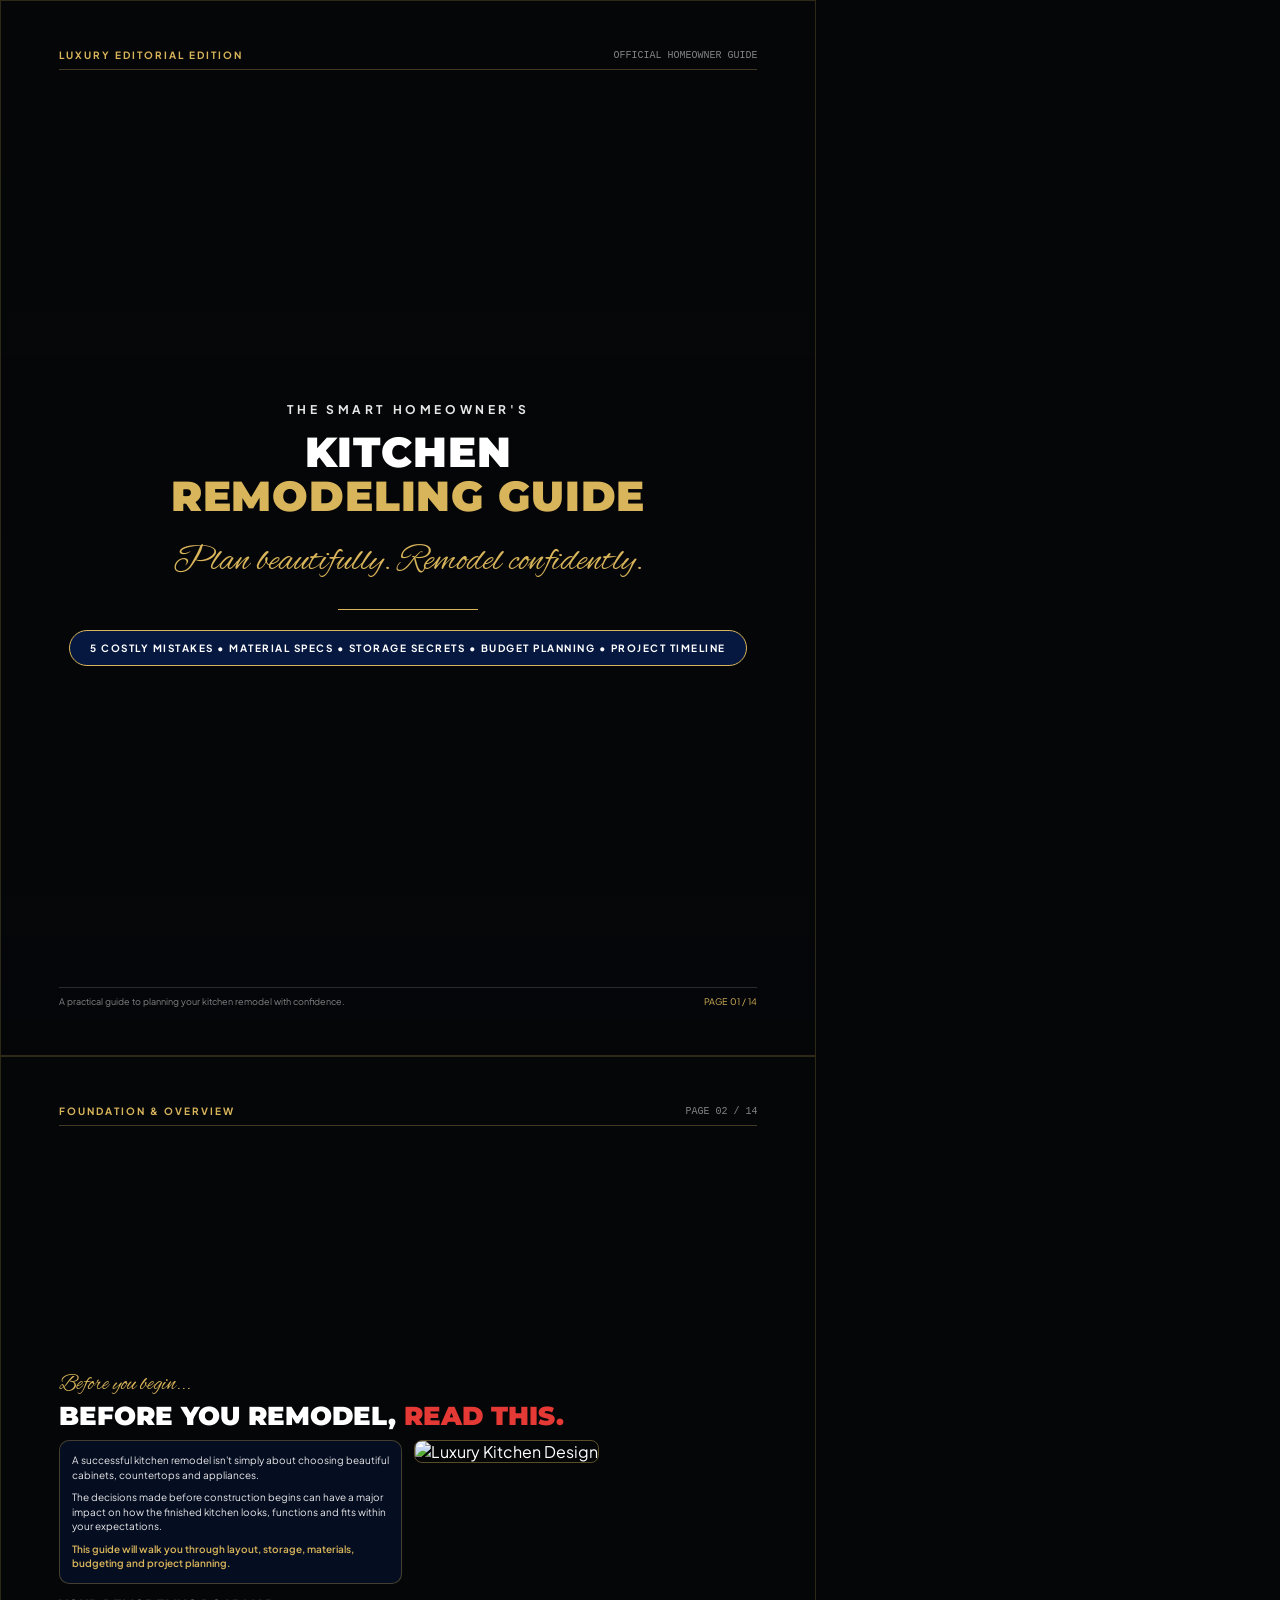
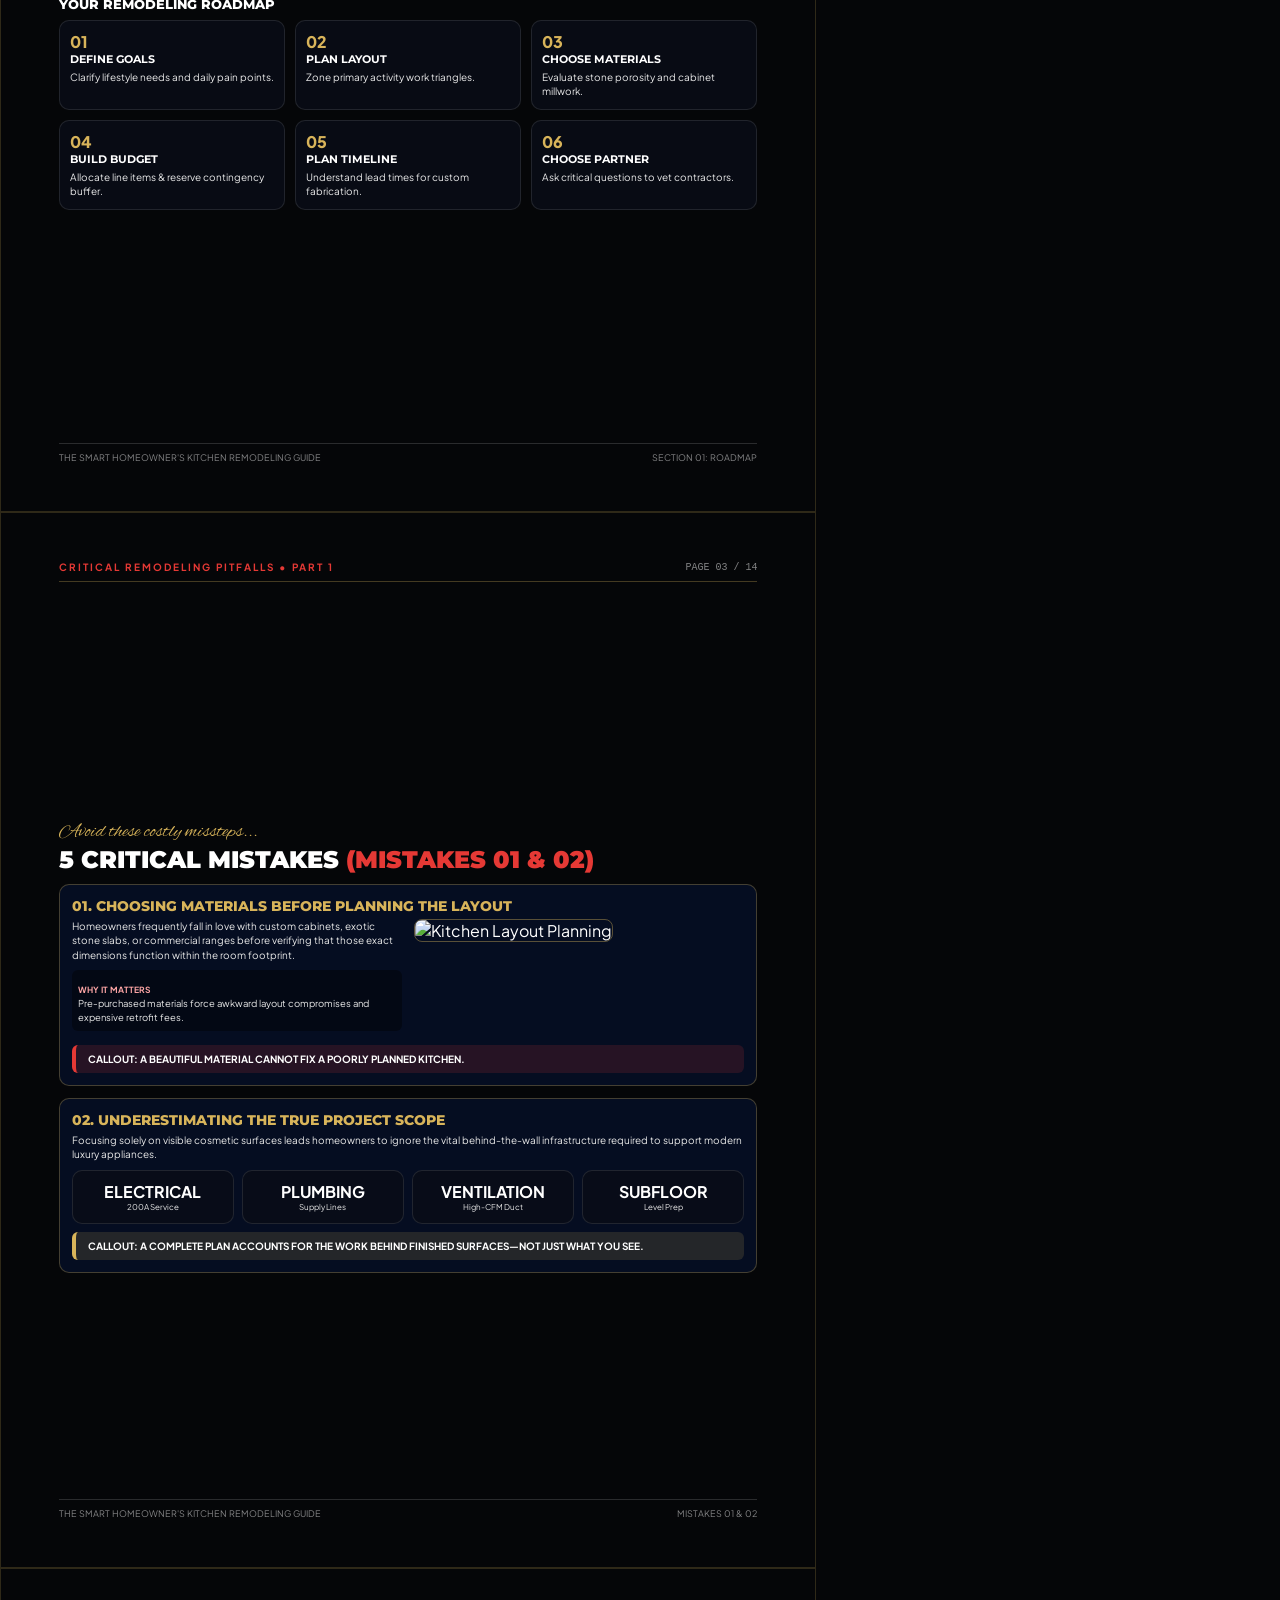
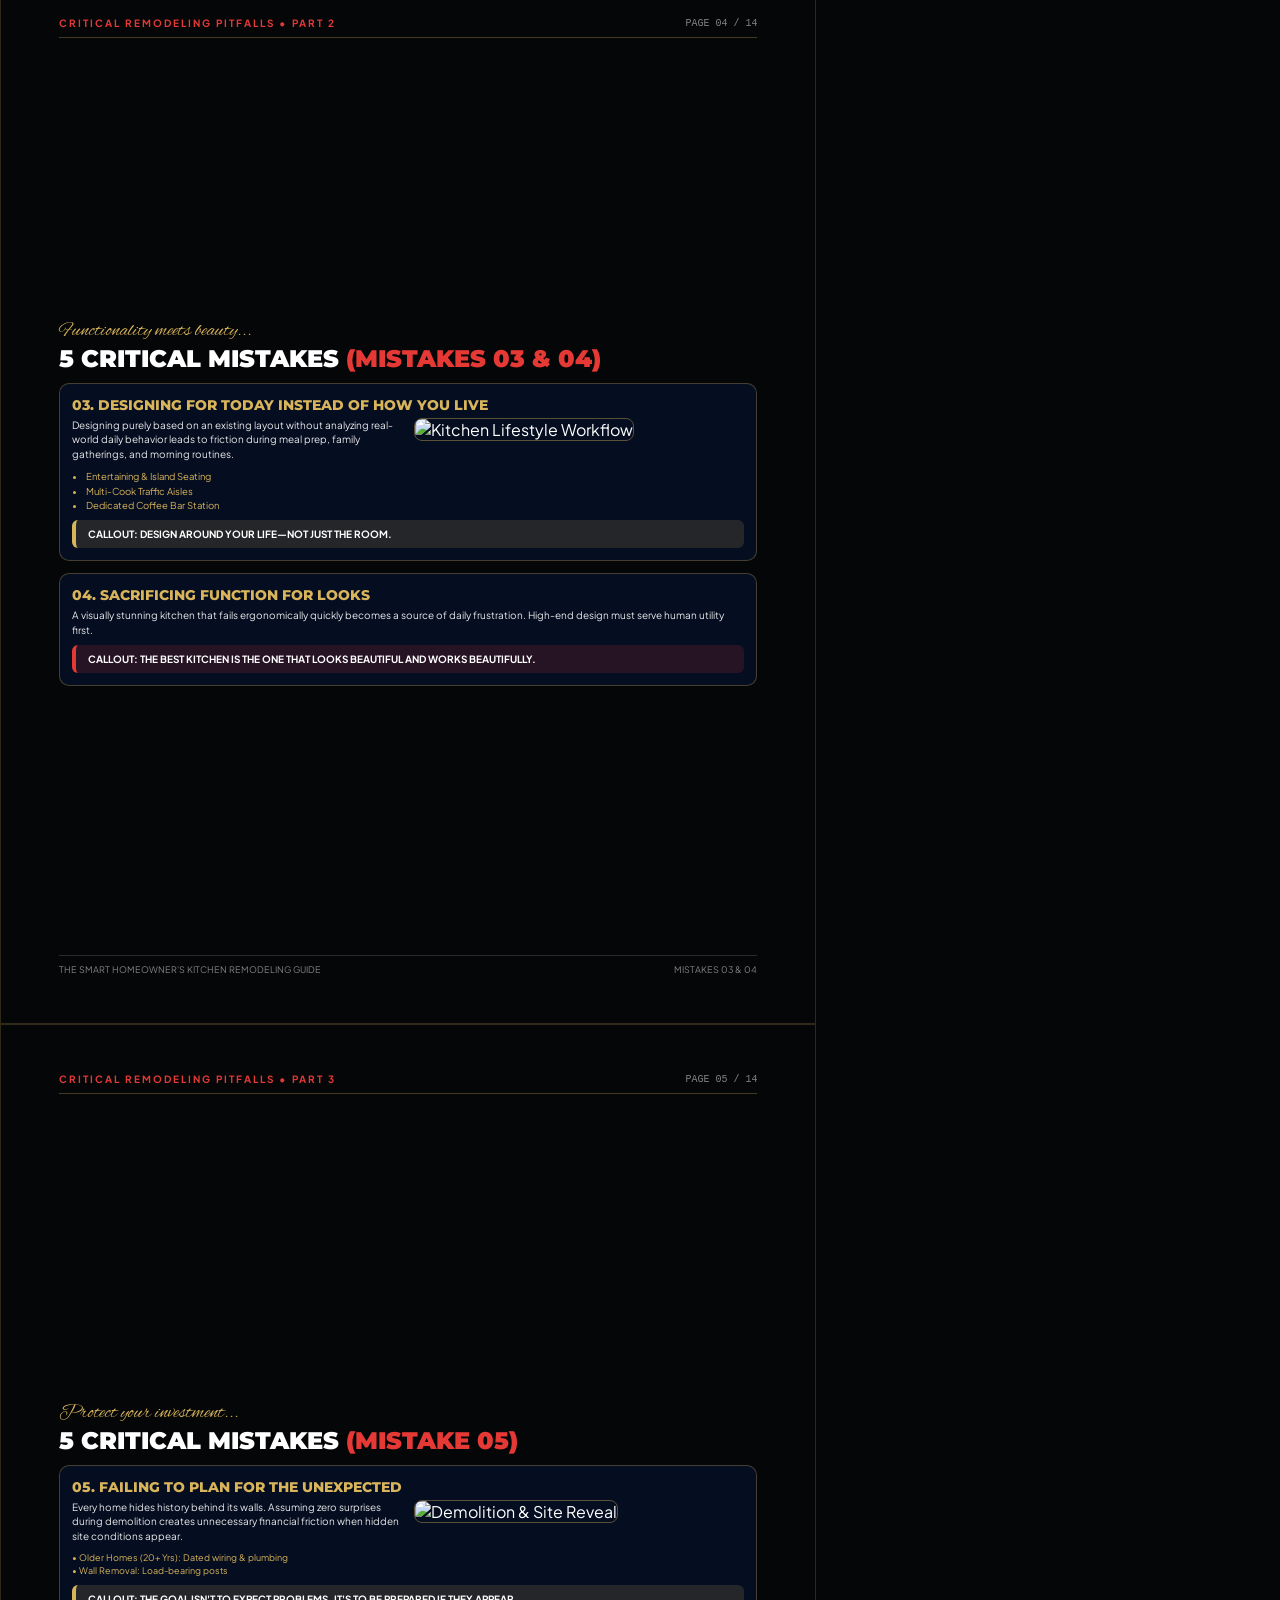
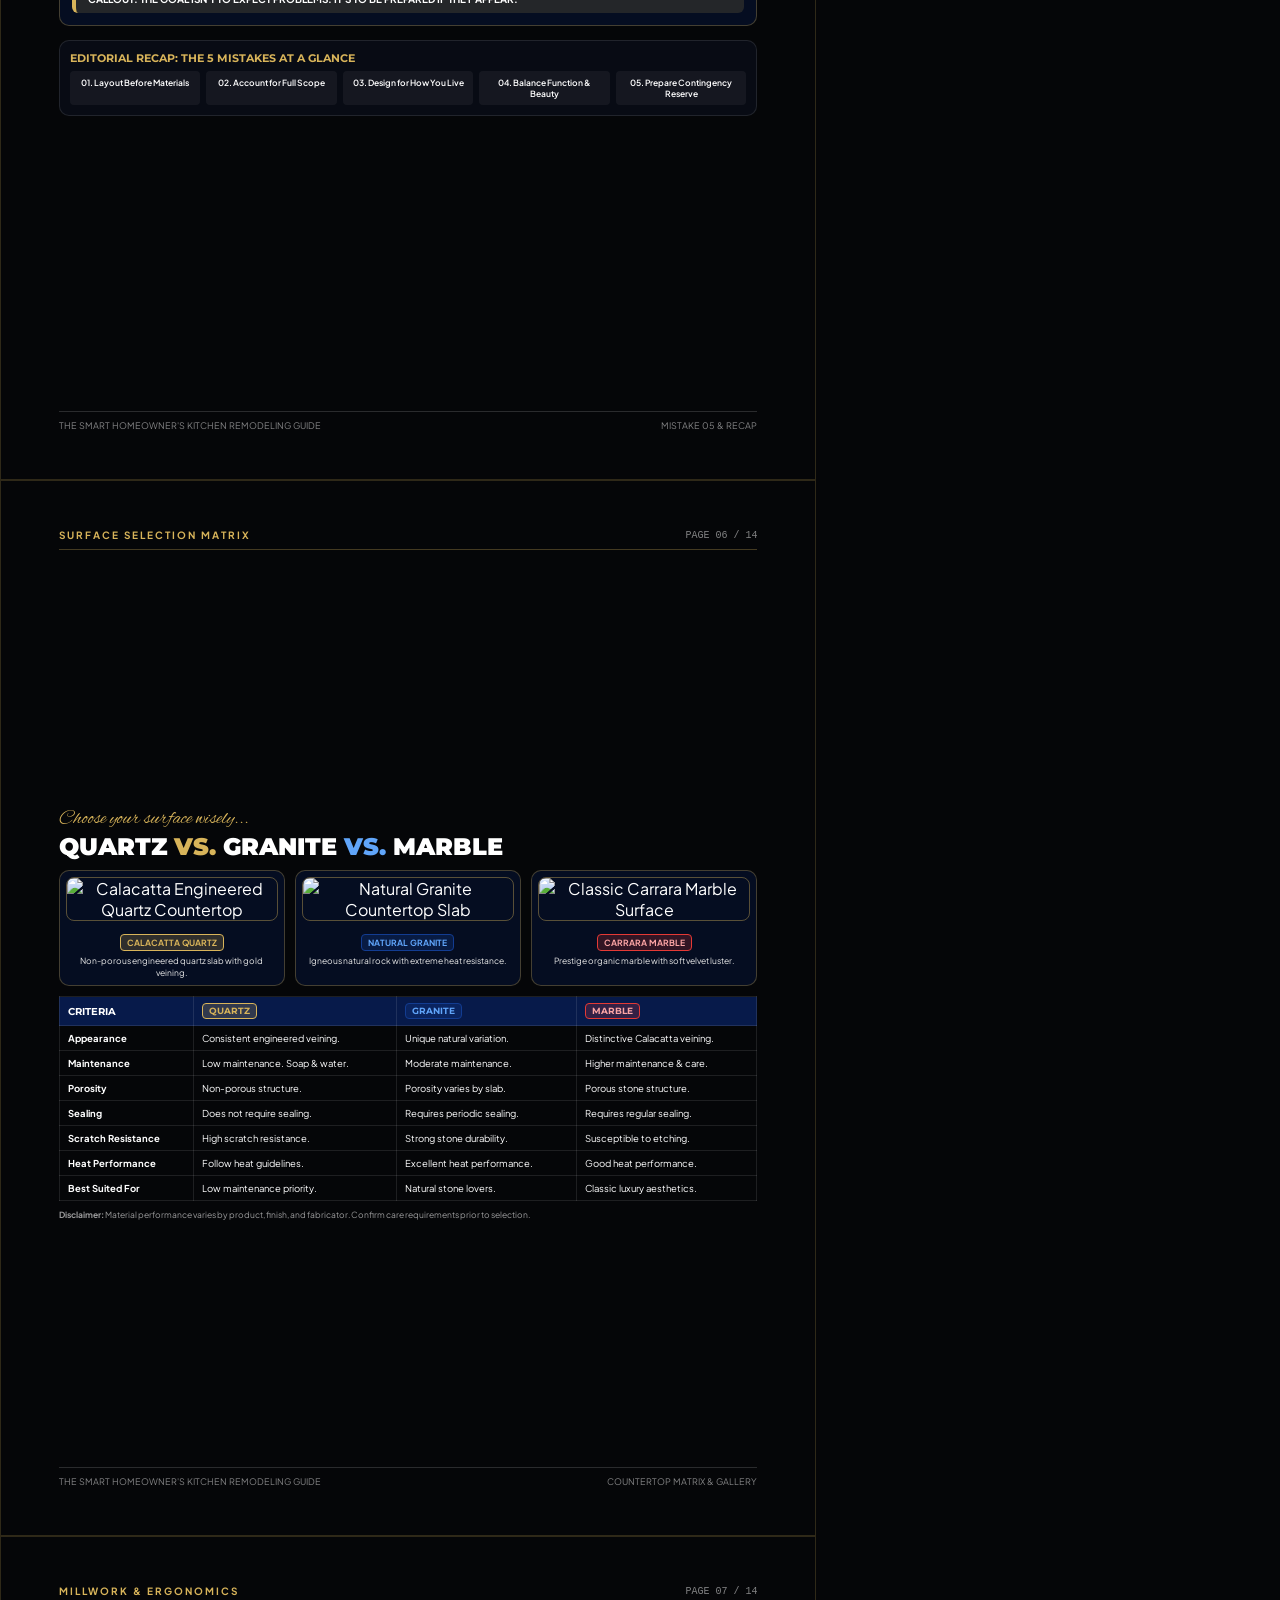
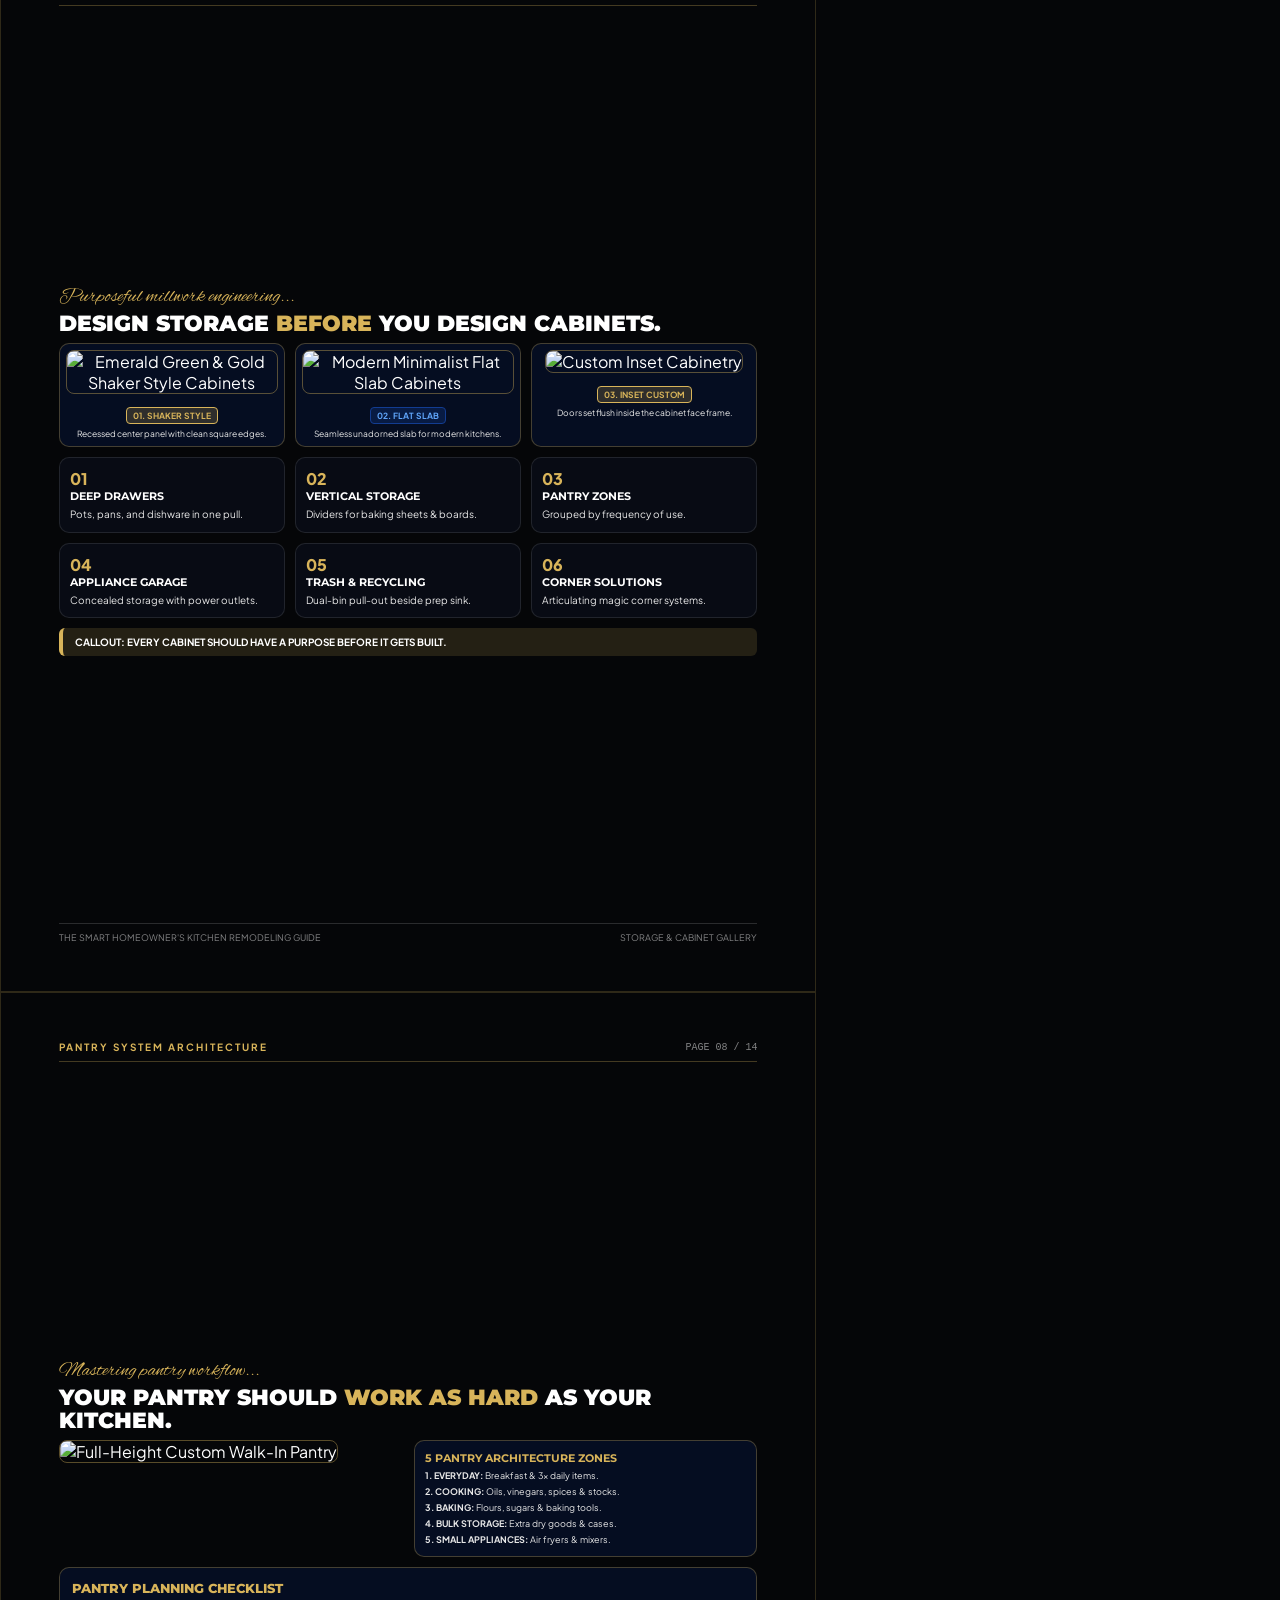
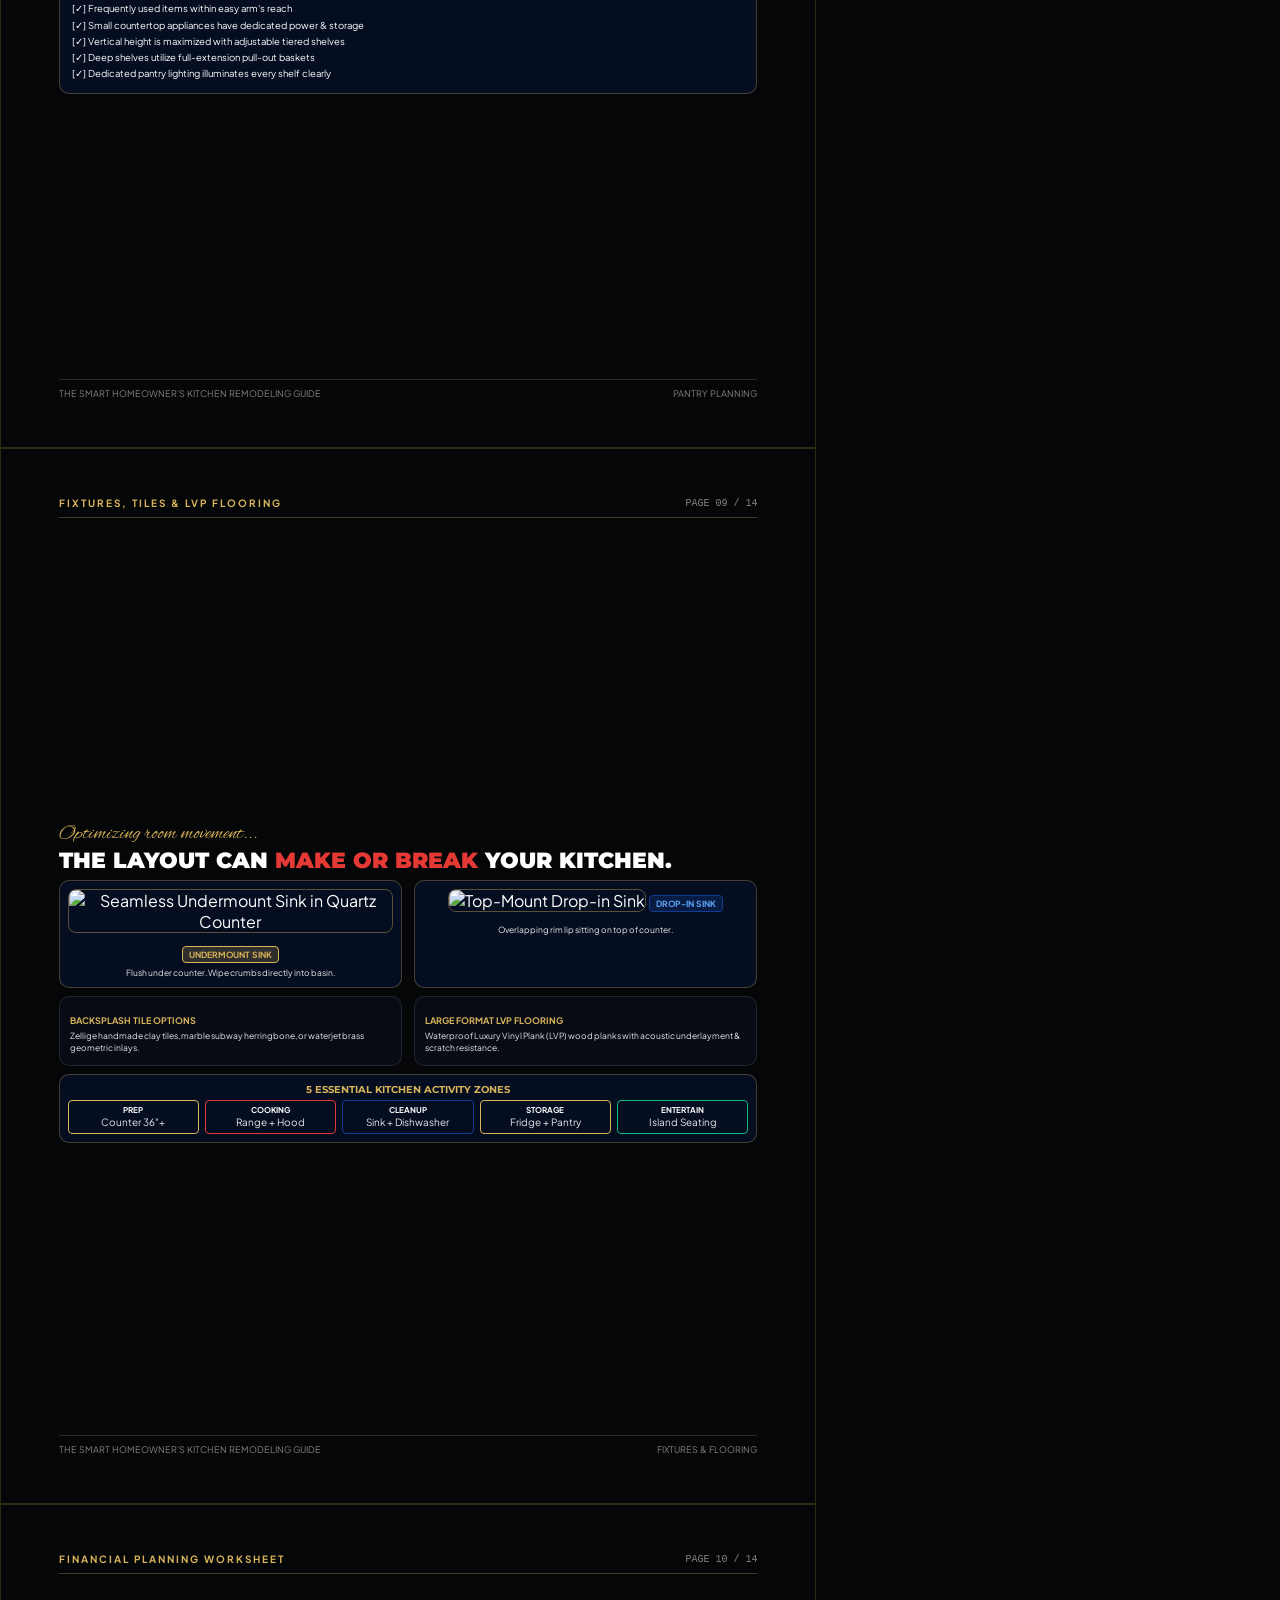
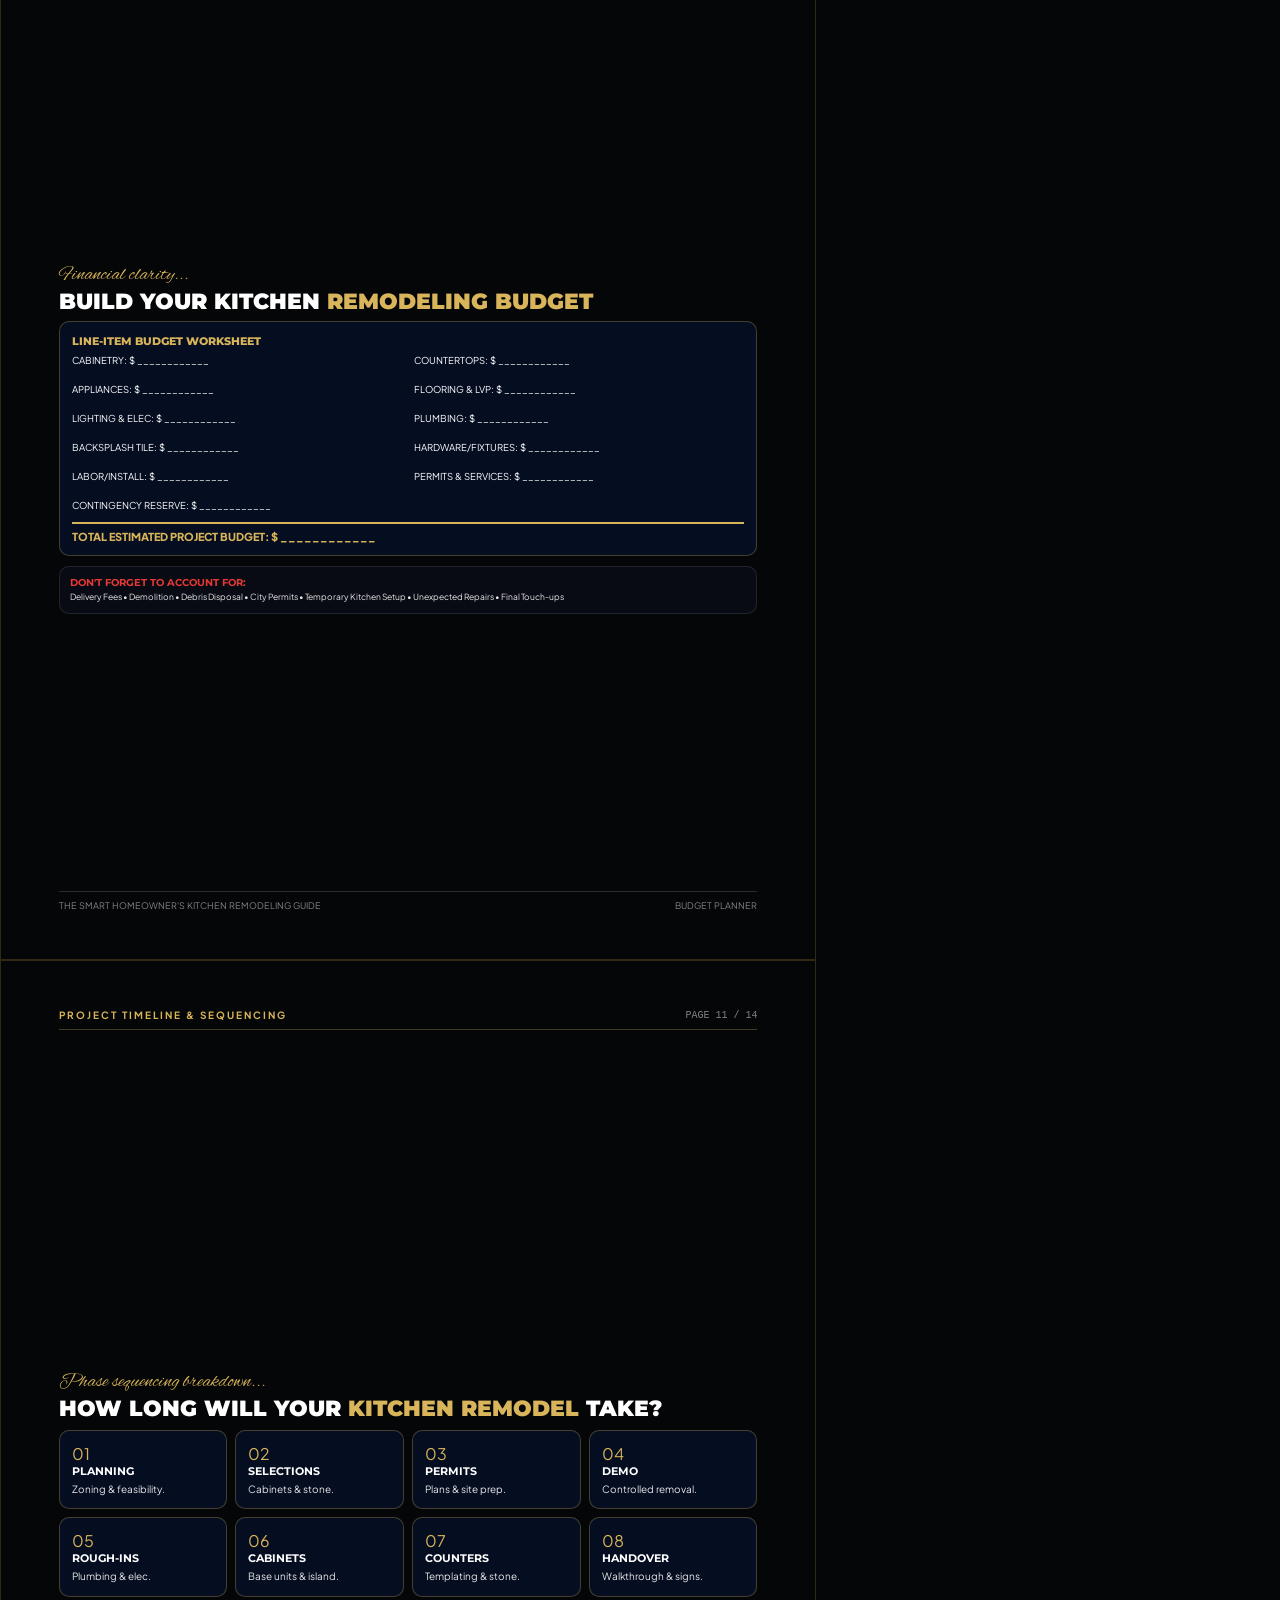
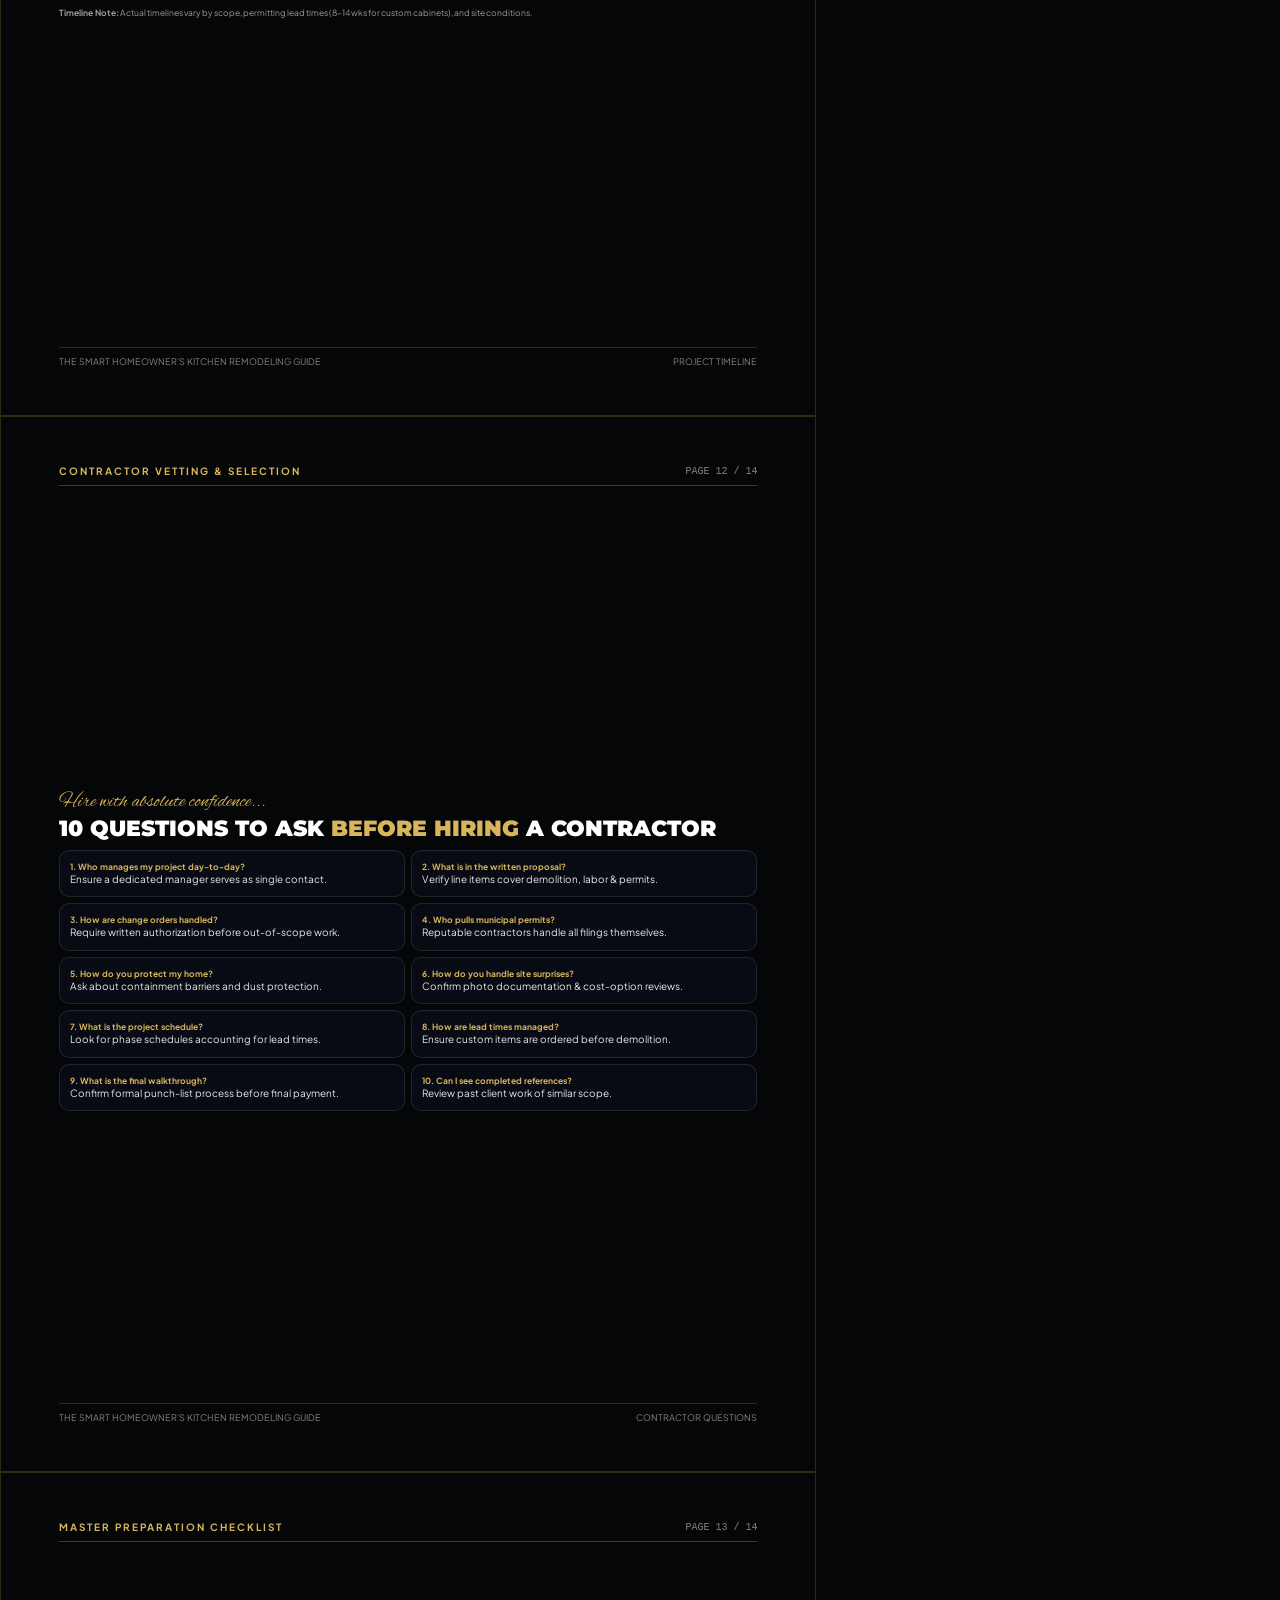
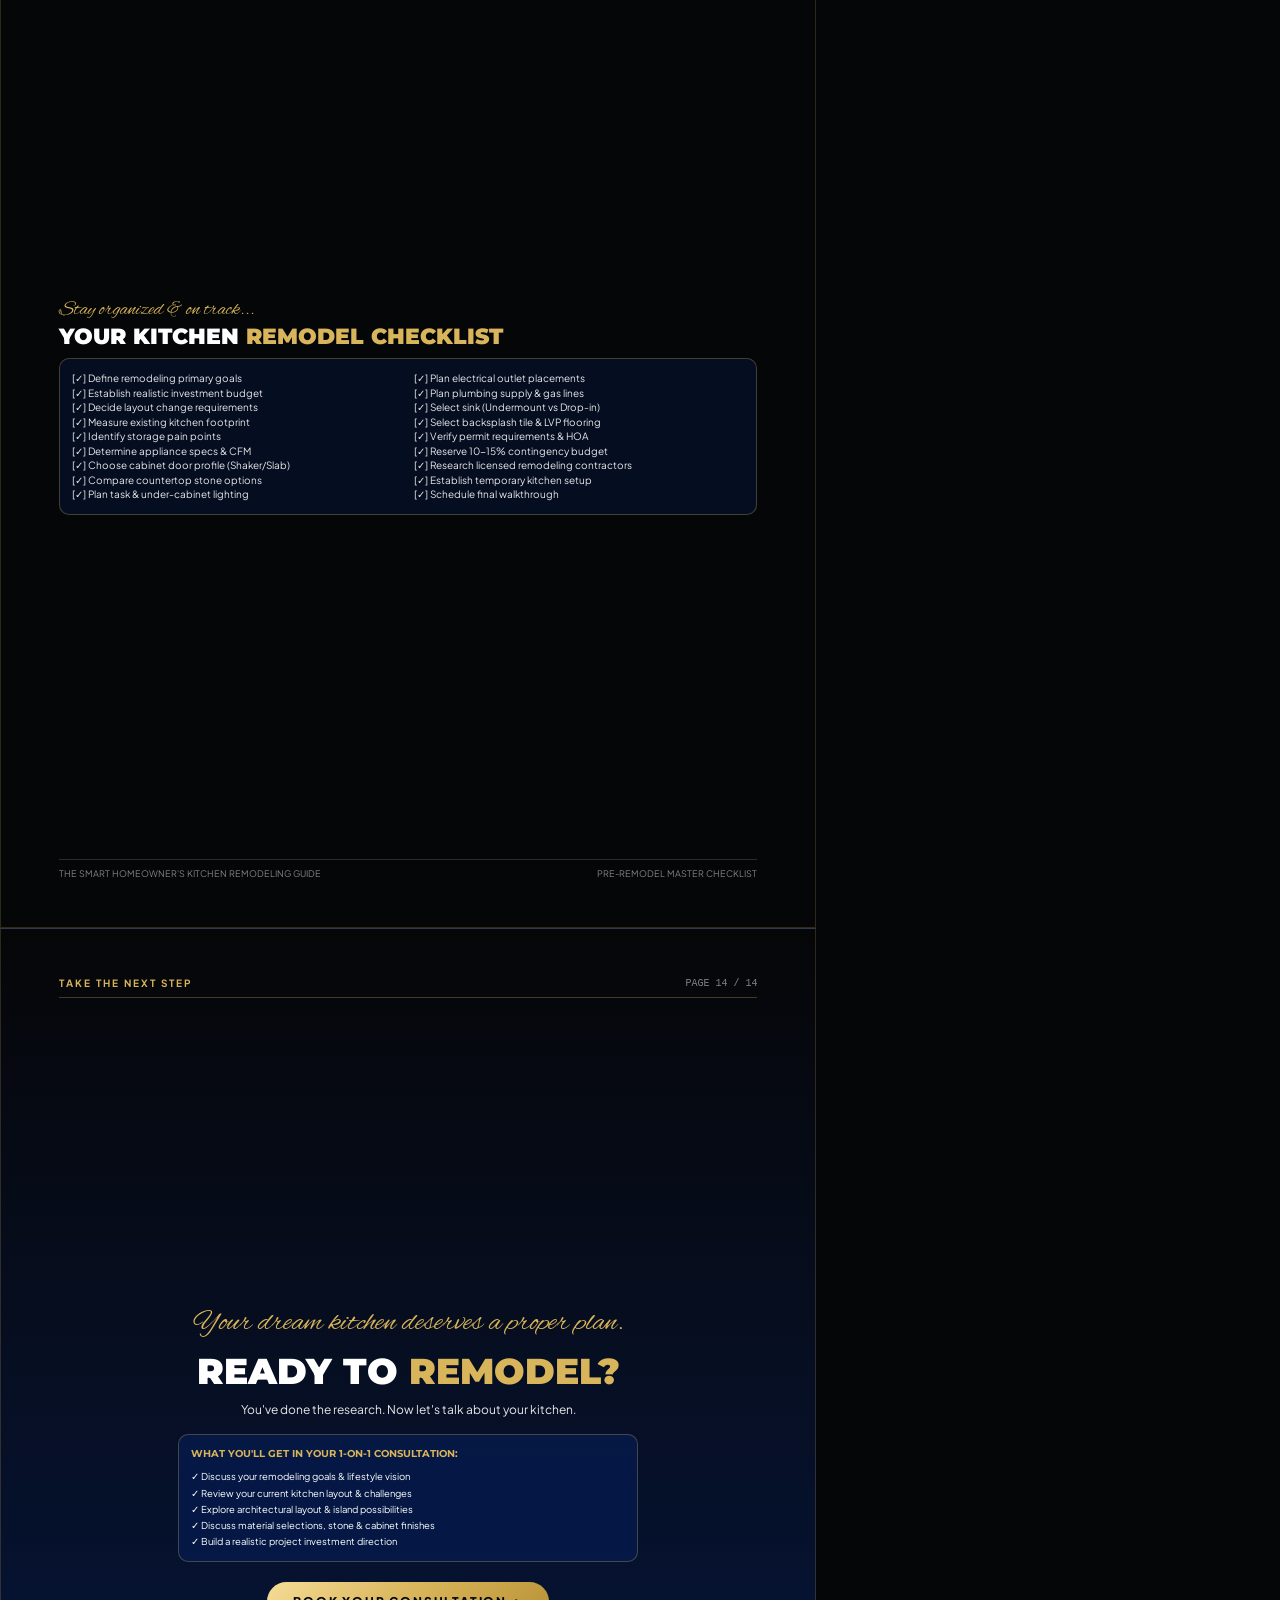
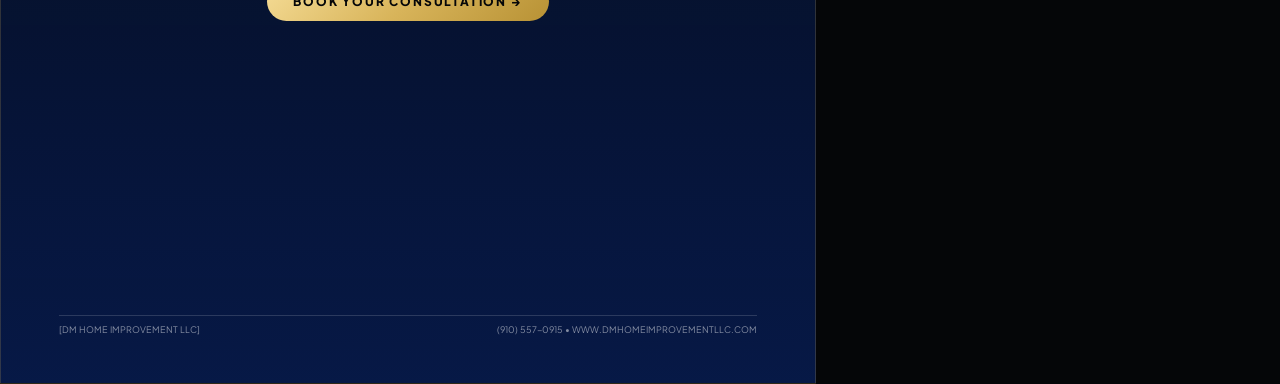
==== commit 7af76430: "Add high resolution photo galleries for Shaker cabinets, Quartz/Granite/Marble countertops, Backspla" ====
--- a/guide-publication.html
+++ b/guide-publication.html
@@ -33,7 +33,7 @@
       page-break-inside: avoid;
       overflow: hidden;
       background-color: #050608;
-      padding: 0.6in 0.7in;
+      padding: 0.5in 0.6in;
       display: flex;
       flex-direction: column;
       justify-content: space-between;
@@ -49,9 +49,8 @@
       font-family: 'Alex Brush', cursive;
     }
 
-    .gold-text {
-      color: #D8B45A;
-    }
+    .gold-text { color: #D8B45A; }
+    .blue-text { color: #60A5FA; }
 
     .gold-bg {
       background: linear-gradient(135deg, #F5DC96 0%, #D8B45A 50%, #B89235 100%);
@@ -59,30 +58,49 @@
     }
 
     .card {
-      background: rgba(7, 26, 74, 0.35);
+      background: rgba(7, 26, 74, 0.4);
       border: 1px solid rgba(216, 180, 90, 0.3);
-      border-radius: 12px;
-      padding: 16px;
+      border-radius: 10px;
+      padding: 12px;
     }
 
     .card-dark {
       background: rgba(10, 14, 23, 0.85);
       border: 1px solid rgba(255, 255, 255, 0.1);
-      border-radius: 12px;
-      padding: 14px;
-    }
-
-    .grid-2 { display: grid; grid-template-columns: 1fr 1fr; gap: 14px; }
-    .grid-3 { display: grid; grid-template-columns: 1fr 1fr 1fr; gap: 12px; }
-    .grid-5 { display: grid; grid-template-columns: repeat(5, 1fr); gap: 8px; }
+      border-radius: 10px;
+      padding: 10px;
+    }
+
+    .photo-box {
+      width: 100%;
+      height: 110px;
+      border-radius: 8px;
+      object-fit: cover;
+      border: 1px solid rgba(216, 180, 90, 0.4);
+      margin-bottom: 8px;
+    }
+
+    .photo-box-lg {
+      width: 100%;
+      height: 140px;
+      border-radius: 8px;
+      object-fit: cover;
+      border: 1px solid rgba(216, 180, 90, 0.4);
+      margin-bottom: 8px;
+    }
+
+    .grid-2 { display: grid; grid-template-columns: 1fr 1fr; gap: 12px; }
+    .grid-3 { display: grid; grid-template-columns: 1fr 1fr 1fr; gap: 10px; }
+    .grid-4 { display: grid; grid-template-columns: 1fr 1fr 1fr 1fr; gap: 8px; }
+    .grid-5 { display: grid; grid-template-columns: repeat(5, 1fr); gap: 6px; }
 
     .header-bar {
       display: flex;
       justify-content: space-between;
       align-items: center;
       border-bottom: 1px solid rgba(216, 180, 90, 0.3);
-      padding-bottom: 10px;
-      margin-bottom: 15px;
+      padding-bottom: 8px;
+      margin-bottom: 10px;
     }
 
     .header-title {
@@ -101,7 +119,7 @@
 
     .footer-bar {
       border-top: 1px solid rgba(255, 255, 255, 0.15);
-      padding-top: 10px;
+      padding-top: 8px;
       display: flex;
       justify-content: space-between;
       font-size: 9px;
@@ -119,22 +137,30 @@
       font-family: 'Montserrat', sans-serif;
       font-weight: 800;
       text-transform: uppercase;
-      font-size: 14px;
-      margin-bottom: 6px;
+      font-size: 13px;
+      margin-bottom: 4px;
+    }
+
+    h4 {
+      font-family: 'Montserrat', sans-serif;
+      font-weight: 700;
+      text-transform: uppercase;
+      font-size: 11px;
+      margin-bottom: 4px;
     }
 
     p {
-      font-size: 11px;
-      line-height: 1.5;
+      font-size: 10px;
+      line-height: 1.45;
       color: #E7E7E7;
     }
 
     .callout {
       background: rgba(216, 180, 90, 0.15);
       border-left: 4px solid #D8B45A;
-      padding: 10px 14px;
+      padding: 8px 12px;
       border-radius: 6px;
-      font-size: 11px;
+      font-size: 10px;
       font-weight: 700;
       color: #FFFFFF;
       text-transform: uppercase;
@@ -143,9 +169,9 @@
     .callout-red {
       background: rgba(229, 57, 53, 0.15);
       border-left: 4px solid #E53935;
-      padding: 10px 14px;
+      padding: 8px 12px;
       border-radius: 6px;
-      font-size: 11px;
+      font-size: 10px;
       font-weight: 700;
       color: #FFFFFF;
       text-transform: uppercase;
@@ -154,11 +180,11 @@
     table {
       width: 100%;
       border-collapse: collapse;
-      font-size: 10px;
+      font-size: 9.5px;
     }
 
     th, td {
-      padding: 8px 10px;
+      padding: 6px 8px;
       border: 1px solid rgba(255, 255, 255, 0.1);
       text-align: left;
     }
@@ -172,9 +198,9 @@
 
     .badge {
       display: inline-block;
-      padding: 2px 8px;
+      padding: 2px 6px;
       border-radius: 4px;
-      font-size: 9px;
+      font-size: 8.5px;
       font-weight: 700;
       text-transform: uppercase;
     }
@@ -187,7 +213,7 @@
 <body>
 
   <!-- PAGE 1: COVER -->
-  <div class="page" style="background: linear-gradient(to bottom, rgba(5,6,8,0.7), rgba(5,6,8,0.95)), url('C:/DM Kitchen Landing/assets/generative/1.jpg') center/cover;">
+  <div class="page" style="background: linear-gradient(to bottom, rgba(5,6,8,0.65), rgba(5,6,8,0.95)), url('C:/DM Kitchen Landing/assets/generative/1.jpg') center/cover;">
     <div class="header-bar">
       <span class="header-title">LUXURY EDITORIAL EDITION</span>
       <span class="page-num">OFFICIAL HOMEOWNER GUIDE</span>
@@ -197,8 +223,8 @@
       <h1 style="font-size: 42px; color: #FFFFFF; letter-spacing: 0.02em;">KITCHEN <br/><span class="gold-text">REMODELING GUIDE</span></h1>
       <p class="font-script" style="font-size: 36px; color: #D8B45A; margin: 18px 0;">Plan beautifully. Remodel confidently.</p>
       <div style="width: 140px; height: 1px; background: #D8B45A; margin: 20px auto;"></div>
-      <p style="font-size: 11px; font-weight: 700; letter-spacing: 0.15em; uppercase; color: #FFFFFF; background: rgba(7, 26, 74, 0.8); padding: 10px 20px; border-radius: 30px; display: inline-block; border: 1px solid #D8B45A;">
-        5 COSTLY MISTAKES • MATERIAL SELECTION • STORAGE SECRETS • BUDGET PLANNING • PROJECT TIMELINE
+      <p style="font-size: 10px; font-weight: 700; letter-spacing: 0.15em; uppercase; color: #FFFFFF; background: rgba(7, 26, 74, 0.85); padding: 10px 20px; border-radius: 30px; display: inline-block; border: 1px solid #D8B45A;">
+        5 COSTLY MISTAKES • MATERIAL SPECS • STORAGE SECRETS • BUDGET PLANNING • PROJECT TIMELINE
       </p>
     </div>
     <div class="footer-bar">
@@ -207,28 +233,35 @@
     </div>
   </div>
 
-  <!-- PAGE 2: INTRODUCTION -->
+  <!-- PAGE 2: INTRODUCTION & ROADMAP -->
   <div class="page">
     <div class="header-bar">
       <span class="header-title">FOUNDATION & OVERVIEW</span>
       <span class="page-num">PAGE 02 / 14</span>
     </div>
     <div>
-      <p class="font-script gold-text" style="font-size: 24px; margin-bottom: 4px;">Before you begin...</p>
-      <h2 style="font-size: 28px; color: #FFFFFF; margin-bottom: 14px;">BEFORE YOU REMODEL, <span style="color: #E53935;">READ THIS.</span></h2>
-      <div class="card" style="margin-bottom: 20px; line-height: 1.6;">
-        <p style="margin-bottom: 10px;">A successful kitchen remodel isn't simply about choosing beautiful cabinets, countertops and appliances.</p>
-        <p style="margin-bottom: 10px;">The decisions made before construction begins can have a major impact on how the finished kitchen looks, functions and fits within your expectations.</p>
-        <p class="gold-text" style="font-weight: 600;">This guide will walk you through the most important areas to think about before remodeling your kitchen—from layout and storage to materials, budgeting and project planning.</p>
-      </div>
+      <p class="font-script gold-text" style="font-size: 22px; margin-bottom: 2px;">Before you begin...</p>
+      <h2 style="font-size: 26px; color: #FFFFFF; margin-bottom: 10px;">BEFORE YOU REMODEL, <span style="color: #E53935;">READ THIS.</span></h2>
+      
+      <div class="grid-2" style="margin-bottom: 12px;">
+        <div class="card" style="line-height: 1.5;">
+          <p style="margin-bottom: 8px;">A successful kitchen remodel isn't simply about choosing beautiful cabinets, countertops and appliances.</p>
+          <p style="margin-bottom: 8px;">The decisions made before construction begins can have a major impact on how the finished kitchen looks, functions and fits within your expectations.</p>
+          <p class="gold-text" style="font-weight: 600;">This guide will walk you through layout, storage, materials, budgeting and project planning.</p>
+        </div>
+        <div>
+          <img src="C:/DM Kitchen Landing/assets/kitchen-classic.jpg" alt="Luxury Kitchen Design" class="photo-box-lg" style="margin-bottom:0;" />
+        </div>
+      </div>
+
       <h3>YOUR REMODELING ROADMAP</h3>
-      <div class="grid-3" style="margin-top: 12px;">
-        <div class="card-dark"><span class="gold-text" style="font-size: 18px; font-weight: 900;">01</span><h4>Define Goals</h4><p>Clarify lifestyle needs and daily pain points.</p></div>
-        <div class="card-dark"><span class="gold-text" style="font-size: 18px; font-weight: 900;">02</span><h4>Plan Layout</h4><p>Zone primary activity work triangles.</p></div>
-        <div class="card-dark"><span class="gold-text" style="font-size: 18px; font-weight: 900;">03</span><h4>Choose Materials</h4><p>Evaluate stone porosity and cabinet millwork.</p></div>
-        <div class="card-dark"><span class="gold-text" style="font-size: 18px; font-weight: 900;">04</span><h4>Build Budget</h4><p>Allocate line items & reserve contingency buffer.</p></div>
-        <div class="card-dark"><span class="gold-text" style="font-size: 18px; font-weight: 900;">05</span><h4>Plan Timeline</h4><p>Understand lead times for custom fabrication.</p></div>
-        <div class="card-dark"><span class="gold-text" style="font-size: 18px; font-weight: 900;">06</span><h4>Choose Partner</h4><p>Ask critical questions to vet contractors.</p></div>
+      <div class="grid-3" style="margin-top: 8px;">
+        <div class="card-dark"><span class="gold-text" style="font-size: 16px; font-weight: 900;">01</span><h4>Define Goals</h4><p>Clarify lifestyle needs and daily pain points.</p></div>
+        <div class="card-dark"><span class="gold-text" style="font-size: 16px; font-weight: 900;">02</span><h4>Plan Layout</h4><p>Zone primary activity work triangles.</p></div>
+        <div class="card-dark"><span class="gold-text" style="font-size: 16px; font-weight: 900;">03</span><h4>Choose Materials</h4><p>Evaluate stone porosity and cabinet millwork.</p></div>
+        <div class="card-dark"><span class="gold-text" style="font-size: 16px; font-weight: 900;">04</span><h4>Build Budget</h4><p>Allocate line items & reserve contingency buffer.</p></div>
+        <div class="card-dark"><span class="gold-text" style="font-size: 16px; font-weight: 900;">05</span><h4>Plan Timeline</h4><p>Understand lead times for custom fabrication.</p></div>
+        <div class="card-dark"><span class="gold-text" style="font-size: 16px; font-weight: 900;">06</span><h4>Choose Partner</h4><p>Ask critical questions to vet contractors.</p></div>
       </div>
     </div>
     <div class="footer-bar">
@@ -244,23 +277,33 @@
       <span class="page-num">PAGE 03 / 14</span>
     </div>
     <div>
-      <p class="font-script gold-text" style="font-size: 22px;">Avoid these costly missteps...</p>
-      <h2 style="font-size: 26px; margin-bottom: 16px;">5 CRITICAL MISTAKES <span style="color:#E53935;">(MISTAKES 01 & 02)</span></h2>
-
-      <div class="card" style="margin-bottom: 16px;">
-        <h3 style="color:#D8B45A; font-size: 16px;">01. CHOOSING MATERIALS BEFORE PLANNING THE LAYOUT</h3>
-        <p style="margin-bottom: 10px;">Homeowners frequently fall in love with custom cabinets, exotic stone slabs, or commercial ranges before verifying that those exact dimensions function within the room footprint.</p>
-        <div class="grid-2" style="margin-bottom: 10px;">
-          <div style="background: rgba(0,0,0,0.4); padding: 8px; border-radius: 6px;"><span style="color:#FCA5A5; font-size: 9px; font-weight:700;">WHY IT MATTERS</span><p style="font-size: 10px;">Pre-purchased materials force awkward layout compromises and expensive retrofit fees.</p></div>
-          <div style="background: rgba(7,26,74,0.6); padding: 8px; border-radius: 6px; border: 1px solid #D8B45A;"><span class="gold-text" style="font-size: 9px; font-weight:700;">BETTER APPROACH</span><p style="font-size: 10px;">Plan layout → confirm dimensions → determine function → select materials.</p></div>
+      <p class="font-script gold-text" style="font-size: 20px;">Avoid these costly missteps...</p>
+      <h2 style="font-size: 24px; margin-bottom: 12px;">5 CRITICAL MISTAKES <span style="color:#E53935;">(MISTAKES 01 & 02)</span></h2>
+
+      <div class="card" style="margin-bottom: 12px;">
+        <h3 style="color:#D8B45A; font-size: 14px;">01. CHOOSING MATERIALS BEFORE PLANNING THE LAYOUT</h3>
+        <div class="grid-2" style="margin-bottom: 8px;">
+          <div>
+            <p style="margin-bottom: 8px;">Homeowners frequently fall in love with custom cabinets, exotic stone slabs, or commercial ranges before verifying that those exact dimensions function within the room footprint.</p>
+            <div style="background: rgba(0,0,0,0.4); padding: 6px; border-radius: 6px; margin-bottom: 6px;"><span style="color:#FCA5A5; font-size: 8.5px; font-weight:700;">WHY IT MATTERS</span><p style="font-size: 9.5px;">Pre-purchased materials force awkward layout compromises and expensive retrofit fees.</p></div>
+          </div>
+          <div>
+            <img src="C:/DM Kitchen Landing/assets/generative/3.jpg" alt="Kitchen Layout Planning" class="photo-box" style="height: 100px;" />
+          </div>
         </div>
         <div class="callout-red">CALLOUT: A beautiful material cannot fix a poorly planned kitchen.</div>
       </div>
 
       <div class="card">
-        <h3 style="color:#D8B45A; font-size: 16px;">02. UNDERESTIMATING THE TRUE PROJECT SCOPE</h3>
-        <p style="margin-bottom: 10px;">Focusing solely on visible cosmetic surfaces leads homeowners to ignore the vital behind-the-wall infrastructure required to support modern luxury appliances.</p>
-        <div class="callout" style="margin-top: 8px;">CALLOUT: A complete plan accounts for the work behind finished surfaces—not just what you see.</div>
+        <h3 style="color:#D8B45A; font-size: 14px;">02. UNDERESTIMATING THE TRUE PROJECT SCOPE</h3>
+        <p style="margin-bottom: 8px;">Focusing solely on visible cosmetic surfaces leads homeowners to ignore the vital behind-the-wall infrastructure required to support modern luxury appliances.</p>
+        <div class="grid-4" style="text-align: center; margin-bottom: 8px;">
+          <div class="card-dark"><strong>ELECTRICAL</strong><p style="font-size:8px;">200A Service</p></div>
+          <div class="card-dark"><strong>PLUMBING</strong><p style="font-size:8px;">Supply Lines</p></div>
+          <div class="card-dark"><strong>VENTILATION</strong><p style="font-size:8px;">High-CFM Duct</p></div>
+          <div class="card-dark"><strong>SUBFLOOR</strong><p style="font-size:8px;">Level Prep</p></div>
+        </div>
+        <div class="callout">CALLOUT: A complete plan accounts for the work behind finished surfaces—not just what you see.</div>
       </div>
     </div>
     <div class="footer-bar">
@@ -276,18 +319,30 @@
       <span class="page-num">PAGE 04 / 14</span>
     </div>
     <div>
-      <p class="font-script gold-text" style="font-size: 22px;">Functionality meets beauty...</p>
-      <h2 style="font-size: 26px; margin-bottom: 16px;">5 CRITICAL MISTAKES <span style="color:#E53935;">(MISTAKES 03 & 04)</span></h2>
-
-      <div class="card" style="margin-bottom: 16px;">
-        <h3 style="color:#D8B45A; font-size: 16px;">03. DESIGNING FOR TODAY INSTEAD OF HOW YOU LIVE</h3>
-        <p style="margin-bottom: 10px;">Designing purely based on an existing layout without analyzing real-world daily behavior leads to friction during meal prep, family gatherings, and morning routines.</p>
+      <p class="font-script gold-text" style="font-size: 20px;">Functionality meets beauty...</p>
+      <h2 style="font-size: 24px; margin-bottom: 12px;">5 CRITICAL MISTAKES <span style="color:#E53935;">(MISTAKES 03 & 04)</span></h2>
+
+      <div class="card" style="margin-bottom: 12px;">
+        <h3 style="color:#D8B45A; font-size: 14px;">03. DESIGNING FOR TODAY INSTEAD OF HOW YOU LIVE</h3>
+        <div class="grid-2" style="margin-bottom: 8px;">
+          <div>
+            <p style="margin-bottom: 8px;">Designing purely based on an existing layout without analyzing real-world daily behavior leads to friction during meal prep, family gatherings, and morning routines.</p>
+            <ul style="font-size: 9.5px; color: #D8B45A; padding-left: 14px; line-height: 1.5;">
+              <li>Entertaining & Island Seating</li>
+              <li>Multi-Cook Traffic Aisles</li>
+              <li>Dedicated Coffee Bar Station</li>
+            </ul>
+          </div>
+          <div>
+            <img src="C:/DM Kitchen Landing/assets/generative/4.jpg" alt="Kitchen Lifestyle Workflow" class="photo-box" style="height: 100px;" />
+          </div>
+        </div>
         <div class="callout">CALLOUT: Design around your life—not just the room.</div>
       </div>
 
       <div class="card">
-        <h3 style="color:#D8B45A; font-size: 16px;">04. SACRIFICING FUNCTION FOR LOOKS</h3>
-        <p style="margin-bottom: 10px;">A visually stunning kitchen that fails ergonomically quickly becomes a source of daily frustration. High-end design must serve human utility first.</p>
+        <h3 style="color:#D8B45A; font-size: 14px;">04. SACRIFICING FUNCTION FOR LOOKS</h3>
+        <p style="margin-bottom: 8px;">A visually stunning kitchen that fails ergonomically quickly becomes a source of daily frustration. High-end design must serve human utility first.</p>
         <div class="callout-red">CALLOUT: The best kitchen is the one that looks beautiful and works beautifully.</div>
       </div>
     </div>
@@ -304,23 +359,32 @@
       <span class="page-num">PAGE 05 / 14</span>
     </div>
     <div>
-      <p class="font-script gold-text" style="font-size: 22px;">Protect your investment...</p>
-      <h2 style="font-size: 26px; margin-bottom: 16px;">5 CRITICAL MISTAKES <span style="color:#E53935;">(MISTAKE 05)</span></h2>
-
-      <div class="card" style="margin-bottom: 20px;">
-        <h3 style="color:#D8B45A; font-size: 16px;">05. FAILING TO PLAN FOR THE UNEXPECTED</h3>
-        <p style="margin-bottom: 10px;">Every home hides history behind its walls. Assuming zero surprises during demolition creates unnecessary financial friction when hidden site conditions appear.</p>
+      <p class="font-script gold-text" style="font-size: 20px;">Protect your investment...</p>
+      <h2 style="font-size: 24px; margin-bottom: 12px;">5 CRITICAL MISTAKES <span style="color:#E53935;">(MISTAKE 05)</span></h2>
+
+      <div class="card" style="margin-bottom: 14px;">
+        <h3 style="color:#D8B45A; font-size: 14px;">05. FAILING TO PLAN FOR THE UNEXPECTED</h3>
+        <div class="grid-2" style="margin-bottom: 8px;">
+          <div>
+            <p style="margin-bottom: 8px;">Every home hides history behind its walls. Assuming zero surprises during demolition creates unnecessary financial friction when hidden site conditions appear.</p>
+            <p style="font-size: 9px; color: #D8B45A;">• Older Homes (20+ Yrs): Dated wiring & plumbing</p>
+            <p style="font-size: 9px; color: #D8B45A;">• Wall Removal: Load-bearing posts</p>
+          </div>
+          <div>
+            <img src="C:/DM Kitchen Landing/assets/kitchen-photo-4.png" alt="Demolition & Site Reveal" class="photo-box" style="height: 95px;" />
+          </div>
+        </div>
         <div class="callout">CALLOUT: The goal isn't to expect problems. It's to be prepared if they appear.</div>
       </div>
 
       <div class="card-dark">
-        <h4 class="gold-text" style="font-size: 12px; margin-bottom: 8px;">EDITORIAL RECAP: THE 5 MISTAKES AT A GLANCE</h4>
-        <div class="grid-5" style="text-align: center; font-size: 9px; font-weight: 600;">
-          <div style="background: rgba(255,255,255,0.05); padding: 8px; border-radius: 4px;">01. Layout Before Materials</div>
-          <div style="background: rgba(255,255,255,0.05); padding: 8px; border-radius: 4px;">02. Account for Full Scope</div>
-          <div style="background: rgba(255,255,255,0.05); padding: 8px; border-radius: 4px;">03. Design for How You Live</div>
-          <div style="background: rgba(255,255,255,0.05); padding: 8px; border-radius: 4px;">04. Balance Function & Beauty</div>
-          <div style="background: rgba(255,255,255,0.05); padding: 8px; border-radius: 4px;">05. Prepare Contingency Reserve</div>
+        <h4 class="gold-text" style="font-size: 11px; margin-bottom: 6px;">EDITORIAL RECAP: THE 5 MISTAKES AT A GLANCE</h4>
+        <div class="grid-5" style="text-align: center; font-size: 8.5px; font-weight: 600;">
+          <div style="background: rgba(255,255,255,0.05); padding: 6px; border-radius: 4px;">01. Layout Before Materials</div>
+          <div style="background: rgba(255,255,255,0.05); padding: 6px; border-radius: 4px;">02. Account for Full Scope</div>
+          <div style="background: rgba(255,255,255,0.05); padding: 6px; border-radius: 4px;">03. Design for How You Live</div>
+          <div style="background: rgba(255,255,255,0.05); padding: 6px; border-radius: 4px;">04. Balance Function & Beauty</div>
+          <div style="background: rgba(255,255,255,0.05); padding: 6px; border-radius: 4px;">05. Prepare Contingency Reserve</div>
         </div>
       </div>
     </div>
@@ -330,17 +394,36 @@
     </div>
   </div>
 
-  <!-- PAGE 6: COUNTERTOP COMPARISON -->
+  <!-- PAGE 6: COUNTERTOP STONE GALLERY & COMPARISON MATRIX -->
   <div class="page">
     <div class="header-bar">
       <span class="header-title">SURFACE SELECTION MATRIX</span>
       <span class="page-num">PAGE 06 / 14</span>
     </div>
     <div>
-      <p class="font-script gold-text" style="font-size: 22px;">Choose your surface wisely...</p>
-      <h2 style="font-size: 26px; margin-bottom: 14px;">QUARTZ <span class="gold-text">vs.</span> GRANITE <span style="color:#60A5FA;">vs.</span> MARBLE</h2>
-
-      <table style="margin-bottom: 14px;">
+      <p class="font-script gold-text" style="font-size: 20px;">Choose your surface wisely...</p>
+      <h2 style="font-size: 24px; margin-bottom: 10px;">QUARTZ <span class="gold-text">vs.</span> GRANITE <span class="blue-text">vs.</span> MARBLE</h2>
+
+      <!-- COUNTERTOP PHOTO GALLERY -->
+      <div class="grid-3" style="margin-bottom: 10px;">
+        <div class="card" style="padding: 6px; text-align: center;">
+          <img src="C:/DM Kitchen Landing/assets/kitchen-countertops.jpg" alt="Calacatta Engineered Quartz Countertop" class="photo-box" style="height: 85px;" />
+          <span class="badge badge-gold">CALACATTA QUARTZ</span>
+          <p style="font-size: 8.5px; margin-top: 4px;">Non-porous engineered quartz slab with gold veining.</p>
+        </div>
+        <div class="card" style="padding: 6px; text-align: center;">
+          <img src="C:/DM Kitchen Landing/assets/generative/2.jpg" alt="Natural Granite Countertop Slab" class="photo-box" style="height: 85px;" />
+          <span class="badge badge-blue">NATURAL GRANITE</span>
+          <p style="font-size: 8.5px; margin-top: 4px;">Igneous natural rock with extreme heat resistance.</p>
+        </div>
+        <div class="card" style="padding: 6px; text-align: center;">
+          <img src="C:/DM Kitchen Landing/assets/kitchen-modern.jpg" alt="Classic Carrara Marble Surface" class="photo-box" style="height: 85px;" />
+          <span class="badge badge-red">CARRARA MARBLE</span>
+          <p style="font-size: 8.5px; margin-top: 4px;">Prestige organic marble with soft velvet luster.</p>
+        </div>
+      </div>
+
+      <table style="margin-bottom: 8px;">
         <thead>
           <tr>
             <th>CRITERIA</th>
@@ -355,71 +438,95 @@
           <tr><td style="font-weight:700;">Porosity</td><td>Non-porous structure.</td><td>Porosity varies by slab.</td><td>Porous stone structure.</td></tr>
           <tr><td style="font-weight:700;">Sealing</td><td>Does not require sealing.</td><td>Requires periodic sealing.</td><td>Requires regular sealing.</td></tr>
           <tr><td style="font-weight:700;">Scratch Resistance</td><td>High scratch resistance.</td><td>Strong stone durability.</td><td>Susceptible to etching.</td></tr>
-          <tr><td style="font-weight:700;">Heat Considerations</td><td>Follow heat guidelines.</td><td>Excellent heat performance.</td><td>Good heat performance.</td></tr>
-          <tr><td style="font-weight:700;">Stain Resistance</td><td>Excellent stain resistance.</td><td>Good stain resistance.</td><td>Sensitive to acid stains.</td></tr>
+          <tr><td style="font-weight:700;">Heat Performance</td><td>Follow heat guidelines.</td><td>Excellent heat performance.</td><td>Good heat performance.</td></tr>
           <tr><td style="font-weight:700;">Best Suited For</td><td>Low maintenance priority.</td><td>Natural stone lovers.</td><td>Classic luxury aesthetics.</td></tr>
         </tbody>
       </table>
-      <p style="font-size: 9px; color: rgba(255,255,255,0.6);"><strong>Disclaimer:</strong> Material performance varies by specific product, finish, installation and fabricator. Confirm care requirements prior to selection.</p>
-    </div>
-    <div class="footer-bar">
-      <span>THE SMART HOMEOWNER'S KITCHEN REMODELING GUIDE</span>
-      <span>COUNTERTOP MATRIX</span>
-    </div>
-  </div>
-
-  <!-- PAGE 7: CABINET STORAGE & STYLE -->
+      <p style="font-size: 8.5px; color: rgba(255,255,255,0.6);"><strong>Disclaimer:</strong> Material performance varies by product, finish, and fabricator. Confirm care requirements prior to selection.</p>
+    </div>
+    <div class="footer-bar">
+      <span>THE SMART HOMEOWNER'S KITCHEN REMODELING GUIDE</span>
+      <span>COUNTERTOP MATRIX & GALLERY</span>
+    </div>
+  </div>
+
+  <!-- PAGE 7: CABINET STORAGE & SHAKER STYLE GALLERY -->
   <div class="page">
     <div class="header-bar">
       <span class="header-title">MILLWORK & ERGONOMICS</span>
       <span class="page-num">PAGE 07 / 14</span>
     </div>
     <div>
-      <p class="font-script gold-text" style="font-size: 22px;">Purposeful millwork engineering...</p>
-      <h2 style="font-size: 24px; margin-bottom: 12px;">DESIGN STORAGE <span class="gold-text">BEFORE</span> YOU DESIGN CABINETS.</h2>
+      <p class="font-script gold-text" style="font-size: 20px;">Purposeful millwork engineering...</p>
+      <h2 style="font-size: 22px; margin-bottom: 8px;">DESIGN STORAGE <span class="gold-text">BEFORE</span> YOU DESIGN CABINETS.</h2>
       
-      <div class="grid-3" style="margin-bottom: 14px;">
-        <div class="card"><span class="gold-text" style="font-weight:900;">01</span><h4>DEEP DRAWERS</h4><p>Pots, pans, and everyday dishware accessible in one pull.</p></div>
-        <div class="card"><span class="gold-text" style="font-weight:900;">02</span><h4>VERTICAL STORAGE</h4><p>Tray dividers for baking sheets and cutting boards.</p></div>
-        <div class="card"><span class="gold-text" style="font-weight:900;">03</span><h4>PANTRY ZONES</h4><p>Grouped by frequency of use and dry goods.</p></div>
-        <div class="card"><span class="gold-text" style="font-weight:900;">04</span><h4>APPLIANCE STORAGE</h4><p>Concealed appliance garages with internal power.</p></div>
-        <div class="card"><span class="gold-text" style="font-weight:900;">05</span><h4>TRASH & RECYCLING</h4><p>Dual-bin pull-out directly beside prep sink.</p></div>
-        <div class="card"><span class="gold-text" style="font-weight:900;">06</span><h4>CORNER SOLUTIONS</h4><p>Blind-corner articulating magic corner systems.</p></div>
+      <!-- CABINET STYLE PHOTO GALLERY -->
+      <div class="grid-3" style="margin-bottom: 10px;">
+        <div class="card" style="padding: 6px; text-align: center;">
+          <img src="C:/DM Kitchen Landing/assets/kitchen-photo-1.png" alt="Emerald Green & Gold Shaker Style Cabinets" class="photo-box" style="height: 85px;" />
+          <span class="badge badge-gold">01. SHAKER STYLE</span>
+          <p style="font-size: 8.5px; margin-top: 4px;">Recessed center panel with clean square edges.</p>
+        </div>
+        <div class="card" style="padding: 6px; text-align: center;">
+          <img src="C:/DM Kitchen Landing/assets/kitchen-photo-2.png" alt="Modern Minimalist Flat Slab Cabinets" class="photo-box" style="height: 85px;" />
+          <span class="badge badge-blue">02. FLAT SLAB</span>
+          <p style="font-size: 8.5px; margin-top: 4px;">Seamless unadorned slab for modern kitchens.</p>
+        </div>
+        <div class="card" style="padding: 6px; text-align: center;">
+          <img src="C:/DM Kitchen Landing/assets/kitchen-photo-3.png" alt="Custom Inset Cabinetry" class="photo-box" style="height: 85px;" />
+          <span class="badge badge-gold">03. INSET CUSTOM</span>
+          <p style="font-size: 8.5px; margin-top: 4px;">Doors set flush inside the cabinet face frame.</p>
+        </div>
+      </div>
+
+      <div class="grid-3" style="margin-bottom: 10px;">
+        <div class="card-dark"><span class="gold-text" style="font-weight:900;">01</span><h4>DEEP DRAWERS</h4><p>Pots, pans, and dishware in one pull.</p></div>
+        <div class="card-dark"><span class="gold-text" style="font-weight:900;">02</span><h4>VERTICAL STORAGE</h4><p>Dividers for baking sheets & boards.</p></div>
+        <div class="card-dark"><span class="gold-text" style="font-weight:900;">03</span><h4>PANTRY ZONES</h4><p>Grouped by frequency of use.</p></div>
+        <div class="card-dark"><span class="gold-text" style="font-weight:900;">04</span><h4>APPLIANCE GARAGE</h4><p>Concealed storage with power outlets.</p></div>
+        <div class="card-dark"><span class="gold-text" style="font-weight:900;">05</span><h4>TRASH & RECYCLING</h4><p>Dual-bin pull-out beside prep sink.</p></div>
+        <div class="card-dark"><span class="gold-text" style="font-weight:900;">06</span><h4>CORNER SOLUTIONS</h4><p>Articulating magic corner systems.</p></div>
       </div>
       <div class="callout">CALLOUT: Every cabinet should have a purpose before it gets built.</div>
     </div>
     <div class="footer-bar">
       <span>THE SMART HOMEOWNER'S KITCHEN REMODELING GUIDE</span>
-      <span>STORAGE & CABINETS</span>
-    </div>
-  </div>
-
-  <!-- PAGE 8: PANTRY PLANNING -->
+      <span>STORAGE & CABINET GALLERY</span>
+    </div>
+  </div>
+
+  <!-- PAGE 8: PANTRY PLANNING & GALLERY -->
   <div class="page">
     <div class="header-bar">
       <span class="header-title">PANTRY SYSTEM ARCHITECTURE</span>
       <span class="page-num">PAGE 08 / 14</span>
     </div>
     <div>
-      <p class="font-script gold-text" style="font-size: 22px;">Mastering pantry workflow...</p>
-      <h2 style="font-size: 24px; margin-bottom: 12px;">YOUR PANTRY SHOULD <span class="gold-text">WORK AS HARD</span> AS YOUR KITCHEN.</h2>
+      <p class="font-script gold-text" style="font-size: 20px;">Mastering pantry workflow...</p>
+      <h2 style="font-size: 22px; margin-bottom: 8px;">YOUR PANTRY SHOULD <span class="gold-text">WORK AS HARD</span> AS YOUR KITCHEN.</h2>
       
-      <div class="grid-5" style="margin-bottom: 16px;">
-        <div class="card-dark"><span class="gold-text" style="font-size:9px; font-weight:700;">ZONE 01</span><h4>EVERYDAY</h4><p style="font-size:9px;">Breakfast, coffee & 3x daily items.</p></div>
-        <div class="card-dark"><span class="gold-text" style="font-size:9px; font-weight:700;">ZONE 02</span><h4>COOKING</h4><p style="font-size:9px;">Oils, vinegars, spices & stocks.</p></div>
-        <div class="card-dark"><span class="gold-text" style="font-size:9px; font-weight:700;">ZONE 03</span><h4>BAKING</h4><p style="font-size:9px;">Flours, sugars & baking tools.</p></div>
-        <div class="card-dark"><span class="gold-text" style="font-size:9px; font-weight:700;">ZONE 04</span><h4>BULK STORAGE</h4><p style="font-size:9px;">Overstock dry goods & paper items.</p></div>
-        <div class="card-dark"><span class="gold-text" style="font-size:9px; font-weight:700;">ZONE 05</span><h4>SMALL APPLIANCES</h4><p style="font-size:9px;">Slow cookers, air fryers & mixers.</p></div>
+      <div class="grid-2" style="margin-bottom: 10px;">
+        <div>
+          <img src="C:/DM Kitchen Landing/assets/generative/8.webp" alt="Full-Height Custom Walk-In Pantry" class="photo-box-lg" style="height: 120px;" />
+        </div>
+        <div class="card" style="padding: 10px;">
+          <h4 class="gold-text">5 PANTRY ARCHITECTURE ZONES</h4>
+          <p style="font-size: 9px; margin-bottom: 3px;"><strong>1. EVERYDAY:</strong> Breakfast & 3x daily items.</p>
+          <p style="font-size: 9px; margin-bottom: 3px;"><strong>2. COOKING:</strong> Oils, vinegars, spices & stocks.</p>
+          <p style="font-size: 9px; margin-bottom: 3px;"><strong>3. BAKING:</strong> Flours, sugars & baking tools.</p>
+          <p style="font-size: 9px; margin-bottom: 3px;"><strong>4. BULK STORAGE:</strong> Extra dry goods & cases.</p>
+          <p style="font-size: 9px;"><strong>5. SMALL APPLIANCES:</strong> Air fryers & mixers.</p>
+        </div>
       </div>
 
       <div class="card">
         <h3 class="gold-text">PANTRY PLANNING CHECKLIST</h3>
-        <ul style="list-style: none; font-size: 10px; line-height: 1.8;">
+        <ul style="list-style: none; font-size: 9.5px; line-height: 1.7;">
           <li>[✓] Frequently used items within easy arm's reach</li>
-          <li>[✓] Small countertop appliances have dedicated power</li>
-          <li>[✓] Vertical height is maximized with tiered shelves</li>
+          <li>[✓] Small countertop appliances have dedicated power & storage</li>
+          <li>[✓] Vertical height is maximized with adjustable tiered shelves</li>
           <li>[✓] Deep shelves utilize full-extension pull-out baskets</li>
-          <li>[✓] Dedicated pantry lighting illuminates every shelf</li>
+          <li>[✓] Dedicated pantry lighting illuminates every shelf clearly</li>
         </ul>
       </div>
     </div>
@@ -429,43 +536,56 @@
     </div>
   </div>
 
-  <!-- PAGE 9: KITCHEN LAYOUT -->
-  <div class="page">
-    <div class="header-bar">
-      <span class="header-title">ZONING ARCHITECTURE & FIXTURES</span>
+  <!-- PAGE 9: LAYOUT, SINKS, BACKSPLASH TILE & LVP FLOORING -->
+  <div class="page">
+    <div class="header-bar">
+      <span class="header-title">FIXTURES, TILES & LVP FLOORING</span>
       <span class="page-num">PAGE 09 / 14</span>
     </div>
     <div>
-      <p class="font-script gold-text" style="font-size: 22px;">Optimizing room movement...</p>
-      <h2 style="font-size: 24px; margin-bottom: 14px;">THE LAYOUT CAN <span style="color:#E53935;">MAKE OR BREAK</span> YOUR KITCHEN.</h2>
-      
-      <div class="card" style="margin-bottom: 14px;">
-        <h3 class="gold-text">5 ESSENTIAL KITCHEN ACTIVITY ZONES</h3>
-        <div class="grid-5" style="text-align: center;">
-          <div style="border: 1px solid #D8B45A; padding: 6px; border-radius: 6px;"><h4 style="font-size:10px;">PREP ZONE</h4><p style="font-size:8px;">Counter (36"+) + Knives</p></div>
-          <div style="border: 1px solid #E53935; padding: 6px; border-radius: 6px;"><h4 style="font-size:10px;">COOKING</h4><p style="font-size:8px;">Range + Hood + Oils</p></div>
-          <div style="border: 1px solid #123C91; padding: 6px; border-radius: 6px;"><h4 style="font-size:10px;">CLEANUP</h4><p style="font-size:8px;">Sink + Dishwasher</p></div>
-          <div style="border: 1px solid #D8B45A; padding: 6px; border-radius: 6px;"><h4 style="font-size:10px;">STORAGE</h4><p style="font-size:8px;">Fridge + Pantry</p></div>
-          <div style="border: 1px solid #10B981; padding: 6px; border-radius: 6px;"><h4 style="font-size:10px;">ENTERTAIN</h4><p style="font-size:8px;">Island + Seating</p></div>
-        </div>
-      </div>
-
-      <div class="grid-2">
-        <div class="card-dark border-gold">
-          <span class="badge badge-gold" style="margin-bottom: 4px;">LUXURY STANDARD</span>
-          <h4>UNDERMOUNT SINK</h4>
-          <p>Installed completely beneath countertop cutoff. Seamless wipe-down without catching on a rim.</p>
-        </div>
+      <p class="font-script gold-text" style="font-size: 20px;">Optimizing room movement...</p>
+      <h2 style="font-size: 22px; margin-bottom: 8px;">THE LAYOUT CAN <span style="color:#E53935;">MAKE OR BREAK</span> YOUR KITCHEN.</h2>
+
+      <!-- SINK & FLOORING PHOTO COMPARISON GALLERY -->
+      <div class="grid-2" style="margin-bottom: 8px;">
+        <div class="card" style="padding: 8px; text-align: center;">
+          <img src="C:/DM Kitchen Landing/assets/generative/1.jpg" alt="Seamless Undermount Sink in Quartz Counter" class="photo-box" style="height: 85px;" />
+          <span class="badge badge-gold">UNDERMOUNT SINK</span>
+          <p style="font-size: 8.5px; margin-top: 4px;">Flush under counter. Wipe crumbs directly into basin.</p>
+        </div>
+        <div class="card" style="padding: 8px; text-align: center;">
+          <img src="C:/DM Kitchen Landing/assets/hero-kitchen.jpg" alt="Top-Mount Drop-in Sink" class="photo-box" style="height: 85px;" />
+          <span class="badge badge-blue">DROP-IN SINK</span>
+          <p style="font-size: 8.5px; margin-top: 4px;">Overlapping rim lip sitting on top of counter.</p>
+        </div>
+      </div>
+
+      <!-- TILE & LARGE FORMAT LVP FLOORING -->
+      <div class="grid-2" style="margin-bottom: 8px;">
         <div class="card-dark">
-          <span class="badge badge-blue" style="margin-bottom: 4px;">TRADITIONAL ENTRY</span>
-          <h4>DROP-IN / TOP-MOUNT SINK</h4>
-          <p>Rest on top of countertop cutout with an overlapping lip rim where debris can collect.</p>
-        </div>
-      </div>
-    </div>
-    <div class="footer-bar">
-      <span>THE SMART HOMEOWNER'S KITCHEN REMODELING GUIDE</span>
-      <span>LAYOUT & FIXTURE SELECTION</span>
+          <span class="gold-text" style="font-size: 9px; font-weight:700;">BACKSPLASH TILE OPTIONS</span>
+          <p style="font-size: 8.5px; margin-top: 2px;">Zellige handmade clay tiles, marble subway herringbone, or waterjet brass geometric inlays.</p>
+        </div>
+        <div class="card-dark">
+          <span class="gold-text" style="font-size: 9px; font-weight:700;">LARGE FORMAT LVP FLOORING</span>
+          <p style="font-size: 8.5px; margin-top: 2px;">Waterproof Luxury Vinyl Plank (LVP) wood planks with acoustic underlayment & scratch resistance.</p>
+        </div>
+      </div>
+
+      <div class="card" style="padding: 8px;">
+        <h4 class="gold-text" style="font-size: 10px; text-align:center;">5 ESSENTIAL KITCHEN ACTIVITY ZONES</h4>
+        <div class="grid-5" style="text-align: center; font-size: 8px;">
+          <div style="border: 1px solid #D8B45A; padding: 4px; border-radius: 4px;"><strong>PREP</strong><p>Counter 36"+</p></div>
+          <div style="border: 1px solid #E53935; padding: 4px; border-radius: 4px;"><strong>COOKING</strong><p>Range + Hood</p></div>
+          <div style="border: 1px solid #123C91; padding: 4px; border-radius: 4px;"><strong>CLEANUP</strong><p>Sink + Dishwasher</p></div>
+          <div style="border: 1px solid #D8B45A; padding: 4px; border-radius: 4px;"><strong>STORAGE</strong><p>Fridge + Pantry</p></div>
+          <div style="border: 1px solid #10B981; padding: 4px; border-radius: 4px;"><strong>ENTERTAIN</strong><p>Island Seating</p></div>
+        </div>
+      </div>
+    </div>
+    <div class="footer-bar">
+      <span>THE SMART HOMEOWNER'S KITCHEN REMODELING GUIDE</span>
+      <span>FIXTURES & FLOORING</span>
     </div>
   </div>
 
@@ -476,32 +596,32 @@
       <span class="page-num">PAGE 10 / 14</span>
     </div>
     <div>
-      <p class="font-script gold-text" style="font-size: 22px;">Financial clarity...</p>
-      <h2 style="font-size: 24px; margin-bottom: 12px;">BUILD YOUR KITCHEN <span class="gold-text">REMODELING BUDGET</span></h2>
-
-      <div class="card" style="margin-bottom: 12px;">
+      <p class="font-script gold-text" style="font-size: 20px;">Financial clarity...</p>
+      <h2 style="font-size: 22px; margin-bottom: 8px;">BUILD YOUR KITCHEN <span class="gold-text">REMODELING BUDGET</span></h2>
+
+      <div class="card" style="margin-bottom: 10px;">
         <h3 class="gold-text" style="font-size: 11px;">LINE-ITEM BUDGET WORKSHEET</h3>
-        <div class="grid-2" style="font-size: 10px;">
+        <div class="grid-2" style="font-size: 9.5px; line-height: 1.8;">
           <div>CABINETRY: $ ____________</div>
           <div>COUNTERTOPS: $ ____________</div>
           <div>APPLIANCES: $ ____________</div>
-          <div>FLOORING: $ ____________</div>
-          <div>LIGHTING & ELECTRICAL: $ ____________</div>
+          <div>FLOORING & LVP: $ ____________</div>
+          <div>LIGHTING & ELEC: $ ____________</div>
           <div>PLUMBING: $ ____________</div>
-          <div>BACKSPLASH: $ ____________</div>
-          <div>HARDWARE & FIXTURES: $ ____________</div>
-          <div>LABOR / INSTALLATION: $ ____________</div>
+          <div>BACKSPLASH TILE: $ ____________</div>
+          <div>HARDWARE/FIXTURES: $ ____________</div>
+          <div>LABOR/INSTALL: $ ____________</div>
           <div>PERMITS & SERVICES: $ ____________</div>
           <div>CONTINGENCY RESERVE: $ ____________</div>
         </div>
-        <div style="margin-top: 10px; padding-top: 8px; border-top: 2px solid #D8B45A; font-weight: 800; font-size: 12px;" class="gold-text">
+        <div style="margin-top: 8px; padding-top: 6px; border-top: 2px solid #D8B45A; font-weight: 800; font-size: 11px;" class="gold-text">
           TOTAL ESTIMATED PROJECT BUDGET: $ ____________
         </div>
       </div>
 
       <div class="card-dark">
-        <h4 style="font-size: 10px; color: #E53935; margin-bottom: 4px;">DON'T FORGET TO ACCOUNT FOR:</h4>
-        <p style="font-size: 9px;">Delivery Fees • Demolition • Debris Disposal • City Permits • Temporary Kitchen Setup • Unexpected Repairs • Final Touch-ups</p>
+        <h4 style="font-size: 9.5px; color: #E53935; margin-bottom: 3px;">DON'T FORGET TO ACCOUNT FOR:</h4>
+        <p style="font-size: 8.5px;">Delivery Fees • Demolition • Debris Disposal • City Permits • Temporary Kitchen Setup • Unexpected Repairs • Final Touch-ups</p>
       </div>
     </div>
     <div class="footer-bar">
@@ -517,20 +637,20 @@
       <span class="page-num">PAGE 11 / 14</span>
     </div>
     <div>
-      <p class="font-script gold-text" style="font-size: 22px;">Phase sequencing breakdown...</p>
-      <h2 style="font-size: 24px; margin-bottom: 14px;">HOW LONG WILL YOUR <span class="gold-text">KITCHEN REMODEL</span> TAKE?</h2>
-
-      <div class="grid-4 grid-2" style="margin-bottom: 14px;">
-        <div class="card"><span class="gold-text">01</span><h4>PLANNING & DESIGN</h4><p>Drafting, zoning & feasibility.</p></div>
-        <div class="card"><span class="gold-text">02</span><h4>SELECTIONS & ORDER</h4><p>Cabinets, stone & lead times.</p></div>
-        <div class="card"><span class="gold-text">03</span><h4>PERMITS & PREP</h4><p>Submitting plans & site protection.</p></div>
-        <div class="card"><span class="gold-text">04</span><h4>DEMOLITION</h4><p>Controlled removal of old elements.</p></div>
-        <div class="card"><span class="gold-text">05</span><h4>ROUGH PLUMBING/ELEC</h4><p>Trenching & high-amp panel wiring.</p></div>
-        <div class="card"><span class="gold-text">06</span><h4>CABINETRY INSTALL</h4><p>Wall base units & island framing.</p></div>
-        <div class="card"><span class="gold-text">07</span><h4>COUNTERTOPS & FINISH</h4><p>Laser templating, stone & tiling.</p></div>
-        <div class="card"><span class="gold-text">08</span><h4>FINAL WALKTHROUGH</h4><p>City sign-offs & white-glove handover.</p></div>
-      </div>
-      <p style="font-size: 9px; color: rgba(255,255,255,0.6);"><strong>Timeline Note:</strong> Actual timelines vary by scope, permitting lead times (8-14 wks for custom cabinets), and site conditions.</p>
+      <p class="font-script gold-text" style="font-size: 20px;">Phase sequencing breakdown...</p>
+      <h2 style="font-size: 22px; margin-bottom: 10px;">HOW LONG WILL YOUR <span class="gold-text">KITCHEN REMODEL</span> TAKE?</h2>
+
+      <div class="grid-4" style="margin-bottom: 10px;">
+        <div class="card"><span class="gold-text">01</span><h4>PLANNING</h4><p>Zoning & feasibility.</p></div>
+        <div class="card"><span class="gold-text">02</span><h4>SELECTIONS</h4><p>Cabinets & stone.</p></div>
+        <div class="card"><span class="gold-text">03</span><h4>PERMITS</h4><p>Plans & site prep.</p></div>
+        <div class="card"><span class="gold-text">04</span><h4>DEMO</h4><p>Controlled removal.</p></div>
+        <div class="card"><span class="gold-text">05</span><h4>ROUGH-INS</h4><p>Plumbing & elec.</p></div>
+        <div class="card"><span class="gold-text">06</span><h4>CABINETS</h4><p>Base units & island.</p></div>
+        <div class="card"><span class="gold-text">07</span><h4>COUNTERS</h4><p>Templating & stone.</p></div>
+        <div class="card"><span class="gold-text">08</span><h4>HANDOVER</h4><p>Walkthrough & signs.</p></div>
+      </div>
+      <p style="font-size: 8.5px; color: rgba(255,255,255,0.6);"><strong>Timeline Note:</strong> Actual timelines vary by scope, permitting lead times (8-14 wks for custom cabinets), and site conditions.</p>
     </div>
     <div class="footer-bar">
       <span>THE SMART HOMEOWNER'S KITCHEN REMODELING GUIDE</span>
@@ -545,20 +665,20 @@
       <span class="page-num">PAGE 12 / 14</span>
     </div>
     <div>
-      <p class="font-script gold-text" style="font-size: 22px;">Hire with absolute confidence...</p>
-      <h2 style="font-size: 24px; margin-bottom: 12px;">10 QUESTIONS TO ASK <span class="gold-text">BEFORE HIRING</span> A CONTRACTOR</h2>
-
-      <div class="grid-2" style="font-size: 9px; gap: 8px;">
-        <div class="card-dark"><strong class="gold-text">1. Who manages my project day-to-day on site?</strong><p>Ensure a dedicated manager serves as single contact.</p></div>
-        <div class="card-dark"><strong class="gold-text">2. What is included in the written proposal?</strong><p>Verify line items cover demolition, labor & permits.</p></div>
-        <div class="card-dark"><strong class="gold-text">3. How are change orders documented?</strong><p>Require written authorization before out-of-scope work.</p></div>
-        <div class="card-dark"><strong class="gold-text">4. Who pulls required municipal permits?</strong><p>Reputable contractors handle all filings themselves.</p></div>
-        <div class="card-dark"><strong class="gold-text">5. How do you protect the rest of my home?</strong><p>Ask about containment barriers and dust protection.</p></div>
-        <div class="card-dark"><strong class="gold-text">6. How do you handle hidden site surprises?</strong><p>Confirm photo documentation & cost-option reviews.</p></div>
-        <div class="card-dark"><strong class="gold-text">7. What is the expected project schedule?</strong><p>Look for phase schedules accounting for lead times.</p></div>
-        <div class="card-dark"><strong class="gold-text">8. How are long-lead materials managed?</strong><p>Ensure custom items are ordered before demolition.</p></div>
-        <div class="card-dark"><strong class="gold-text">9. What happens during final walkthrough?</strong><p>Confirm formal punch-list process before final payment.</p></div>
-        <div class="card-dark"><strong class="gold-text">10. Can I see completed project references?</strong><p>Review past client work of similar scope.</p></div>
+      <p class="font-script gold-text" style="font-size: 20px;">Hire with absolute confidence...</p>
+      <h2 style="font-size: 22px; margin-bottom: 10px;">10 QUESTIONS TO ASK <span class="gold-text">BEFORE HIRING</span> A CONTRACTOR</h2>
+
+      <div class="grid-2" style="font-size: 8.5px; gap: 6px;">
+        <div class="card-dark"><strong class="gold-text">1. Who manages my project day-to-day?</strong><p>Ensure a dedicated manager serves as single contact.</p></div>
+        <div class="card-dark"><strong class="gold-text">2. What is in the written proposal?</strong><p>Verify line items cover demolition, labor & permits.</p></div>
+        <div class="card-dark"><strong class="gold-text">3. How are change orders handled?</strong><p>Require written authorization before out-of-scope work.</p></div>
+        <div class="card-dark"><strong class="gold-text">4. Who pulls municipal permits?</strong><p>Reputable contractors handle all filings themselves.</p></div>
+        <div class="card-dark"><strong class="gold-text">5. How do you protect my home?</strong><p>Ask about containment barriers and dust protection.</p></div>
+        <div class="card-dark"><strong class="gold-text">6. How do you handle site surprises?</strong><p>Confirm photo documentation & cost-option reviews.</p></div>
+        <div class="card-dark"><strong class="gold-text">7. What is the project schedule?</strong><p>Look for phase schedules accounting for lead times.</p></div>
+        <div class="card-dark"><strong class="gold-text">8. How are lead times managed?</strong><p>Ensure custom items are ordered before demolition.</p></div>
+        <div class="card-dark"><strong class="gold-text">9. What is the final walkthrough?</strong><p>Confirm formal punch-list process before final payment.</p></div>
+        <div class="card-dark"><strong class="gold-text">10. Can I see completed references?</strong><p>Review past client work of similar scope.</p></div>
       </div>
     </div>
     <div class="footer-bar">
@@ -567,17 +687,17 @@
     </div>
   </div>
 
-  <!-- PAGE 13: PRE-REMODEL CHECKLIST -->
+  <!-- PAGE 13: PRE-REMODEL MASTER CHECKLIST -->
   <div class="page">
     <div class="header-bar">
       <span class="header-title">MASTER PREPARATION CHECKLIST</span>
       <span class="page-num">PAGE 13 / 14</span>
     </div>
     <div>
-      <p class="font-script gold-text" style="font-size: 22px;">Stay organized & on track...</p>
-      <h2 style="font-size: 24px; margin-bottom: 12px;">YOUR KITCHEN <span class="gold-text">REMODEL CHECKLIST</span></h2>
-
-      <div class="card" style="font-size: 9px; line-height: 1.7;">
+      <p class="font-script gold-text" style="font-size: 20px;">Stay organized & on track...</p>
+      <h2 style="font-size: 22px; margin-bottom: 10px;">YOUR KITCHEN <span class="gold-text">REMODEL CHECKLIST</span></h2>
+
+      <div class="card" style="font-size: 8.5px; line-height: 1.6;">
         <div class="grid-2">
           <div>
             <p>[✓] Define remodeling primary goals</p>
@@ -586,18 +706,18 @@
             <p>[✓] Measure existing kitchen footprint</p>
             <p>[✓] Identify storage pain points</p>
             <p>[✓] Determine appliance specs & CFM</p>
-            <p>[✓] Choose cabinet door profile</p>
+            <p>[✓] Choose cabinet door profile (Shaker/Slab)</p>
             <p>[✓] Compare countertop stone options</p>
             <p>[✓] Plan task & under-cabinet lighting</p>
           </div>
           <div>
             <p>[✓] Plan electrical outlet placements</p>
             <p>[✓] Plan plumbing supply & gas lines</p>
+            <p>[✓] Select sink (Undermount vs Drop-in)</p>
+            <p>[✓] Select backsplash tile & LVP flooring</p>
             <p>[✓] Verify permit requirements & HOA</p>
             <p>[✓] Reserve 10-15% contingency budget</p>
             <p>[✓] Research licensed remodeling contractors</p>
-            <p>[✓] Review proposals thoroughly</p>
-            <p>[✓] Confirm materials and lead times</p>
             <p>[✓] Establish temporary kitchen setup</p>
             <p>[✓] Schedule final walkthrough</p>
           </div>
@@ -617,13 +737,13 @@
       <span class="page-num">PAGE 14 / 14</span>
     </div>
     <div style="margin: auto 0;">
-      <p class="font-script gold-text" style="font-size: 32px; margin-bottom: 10px;">Your dream kitchen deserves a proper plan.</p>
-      <h2 style="font-size: 38px; color: #FFFFFF; margin-bottom: 12px;">READY TO <span class="gold-text">REMODEL?</span></h2>
-      <p style="font-size: 13px; color: #E7E7E7; margin-bottom: 20px;">You've done the research. Now let's talk about your kitchen.</p>
-
-      <div class="card" style="max-width: 480px; margin: 0 auto 24px auto; text-align: left; background: rgba(7,26,74,0.8);">
-        <h4 class="gold-text" style="font-size: 11px; margin-bottom: 10px;">WHAT YOU'LL GET IN YOUR 1-ON-1 CONSULTATION:</h4>
-        <ul style="list-style: none; font-size: 10px; line-height: 1.8;">
+      <p class="font-script gold-text" style="font-size: 30px; margin-bottom: 8px;">Your dream kitchen deserves a proper plan.</p>
+      <h2 style="font-size: 36px; color: #FFFFFF; margin-bottom: 10px;">READY TO <span class="gold-text">REMODEL?</span></h2>
+      <p style="font-size: 12px; color: #E7E7E7; margin-bottom: 16px;">You've done the research. Now let's talk about your kitchen.</p>
+
+      <div class="card" style="max-width: 460px; margin: 0 auto 20px auto; text-align: left; background: rgba(7,26,74,0.85);">
+        <h4 class="gold-text" style="font-size: 10px; margin-bottom: 8px;">WHAT YOU'LL GET IN YOUR 1-ON-1 CONSULTATION:</h4>
+        <ul style="list-style: none; font-size: 9.5px; line-height: 1.7;">
           <li>✓ Discuss your remodeling goals & lifestyle vision</li>
           <li>✓ Review your current kitchen layout & challenges</li>
           <li>✓ Explore architectural layout & island possibilities</li>
@@ -632,7 +752,7 @@
         </ul>
       </div>
 
-      <div class="gold-bg" style="display: inline-block; padding: 14px 28px; border-radius: 30px; font-weight: 900; font-size: 13px; letter-spacing: 0.15em; text-transform: uppercase;">
+      <div class="gold-bg" style="display: inline-block; padding: 12px 26px; border-radius: 30px; font-weight: 900; font-size: 12px; letter-spacing: 0.15em; text-transform: uppercase;">
         BOOK YOUR CONSULTATION →
       </div>
     </div>
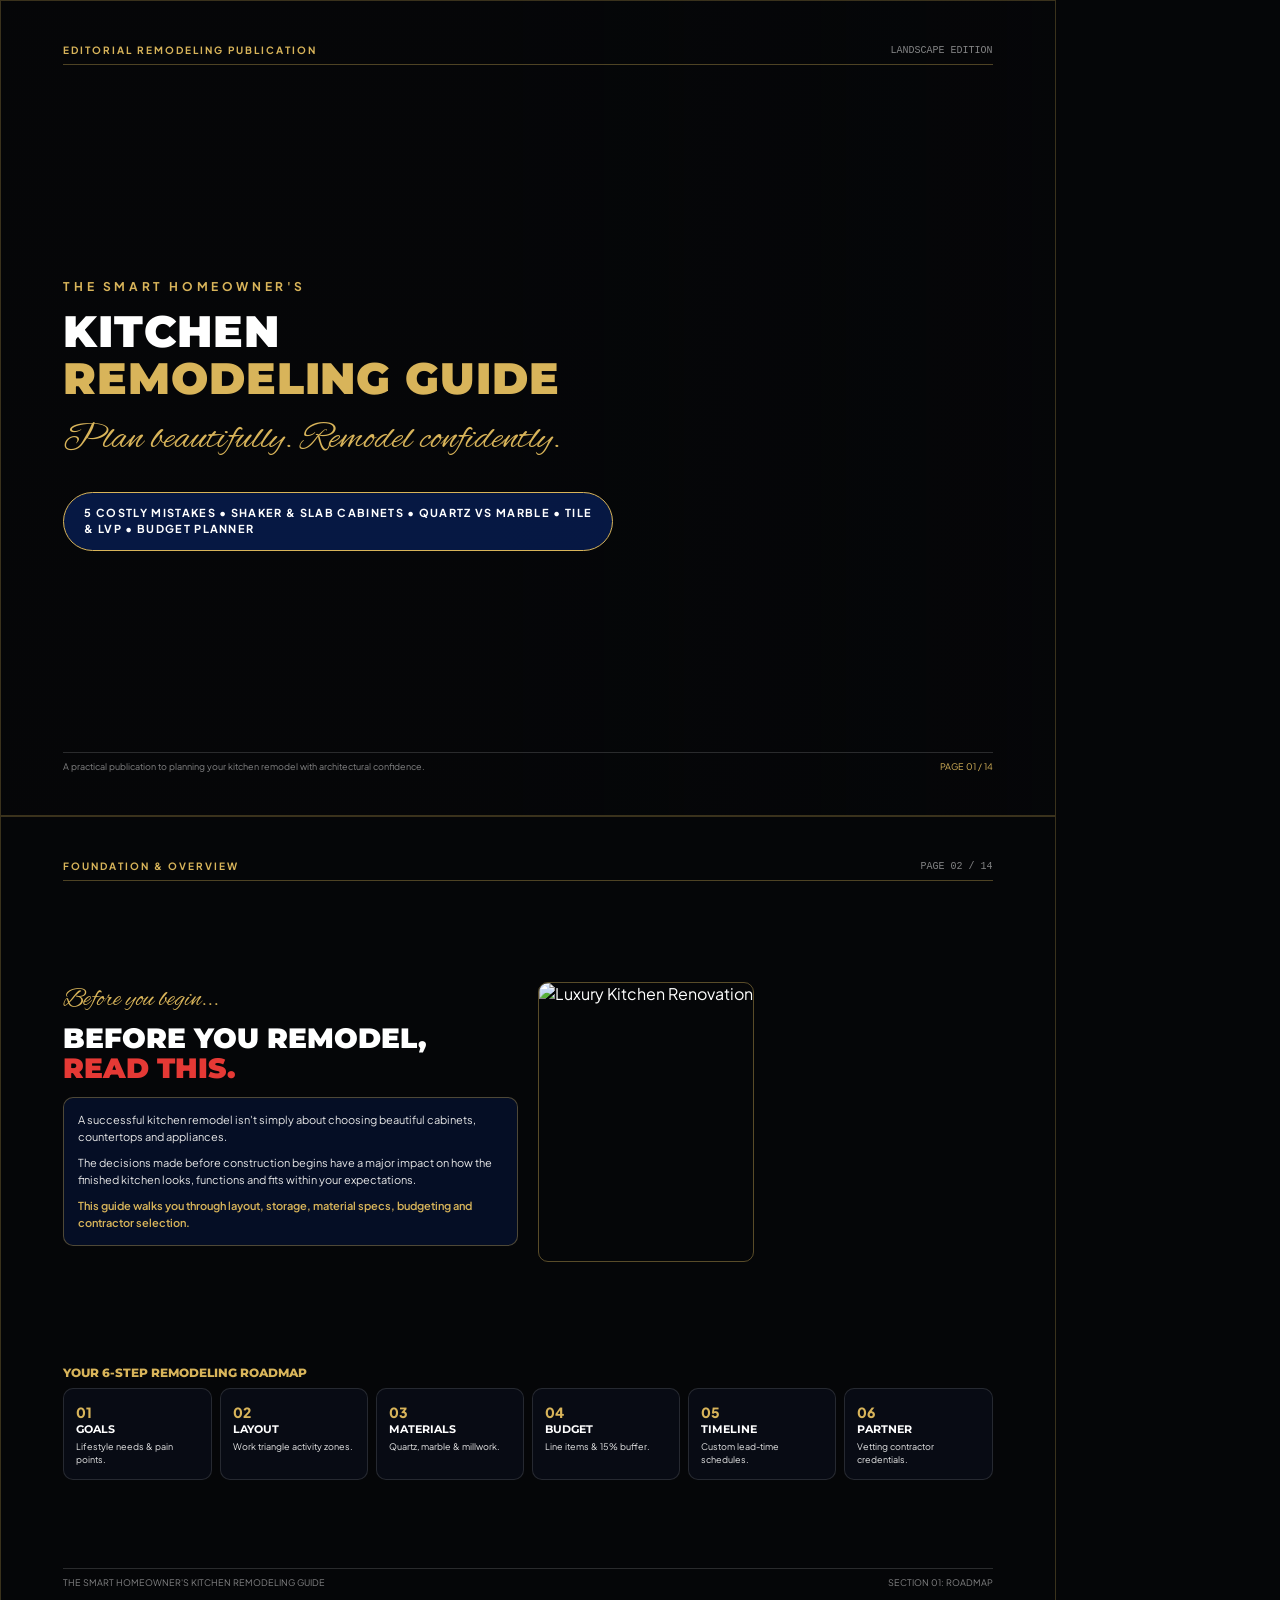
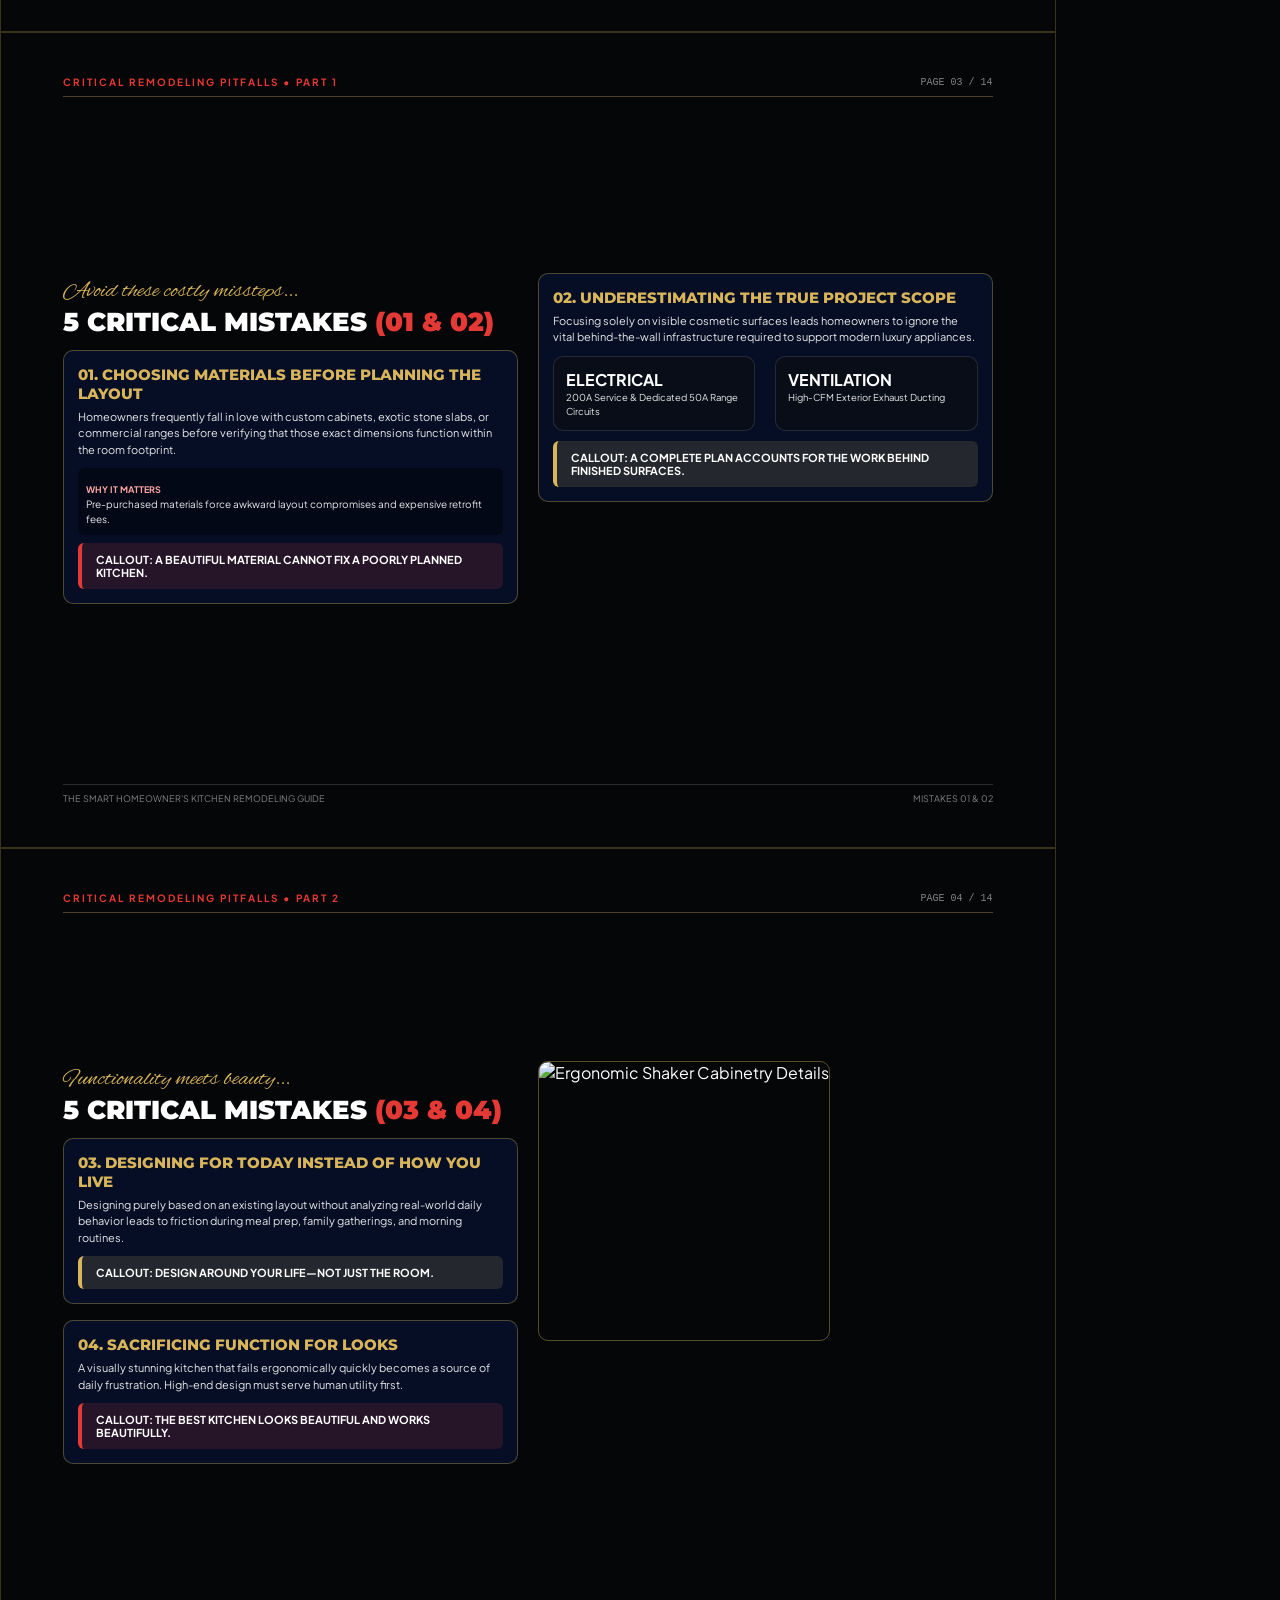
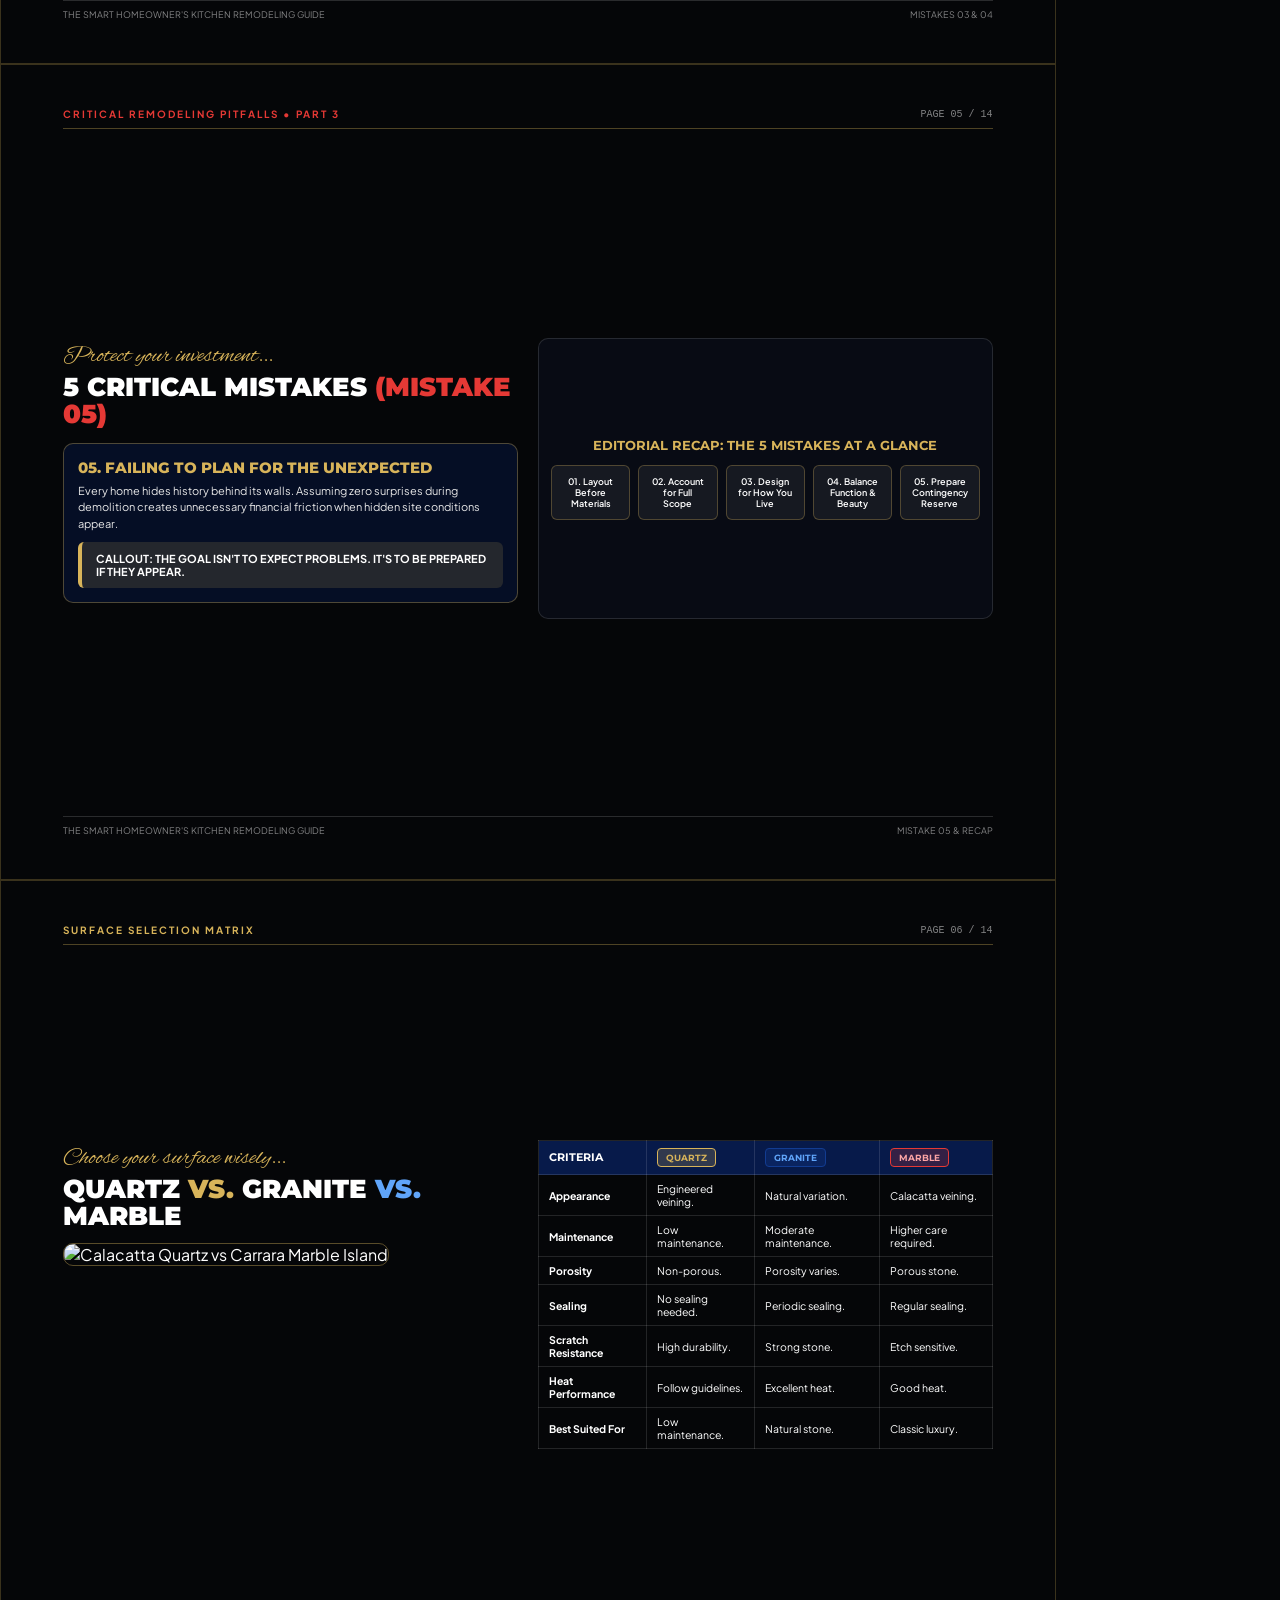
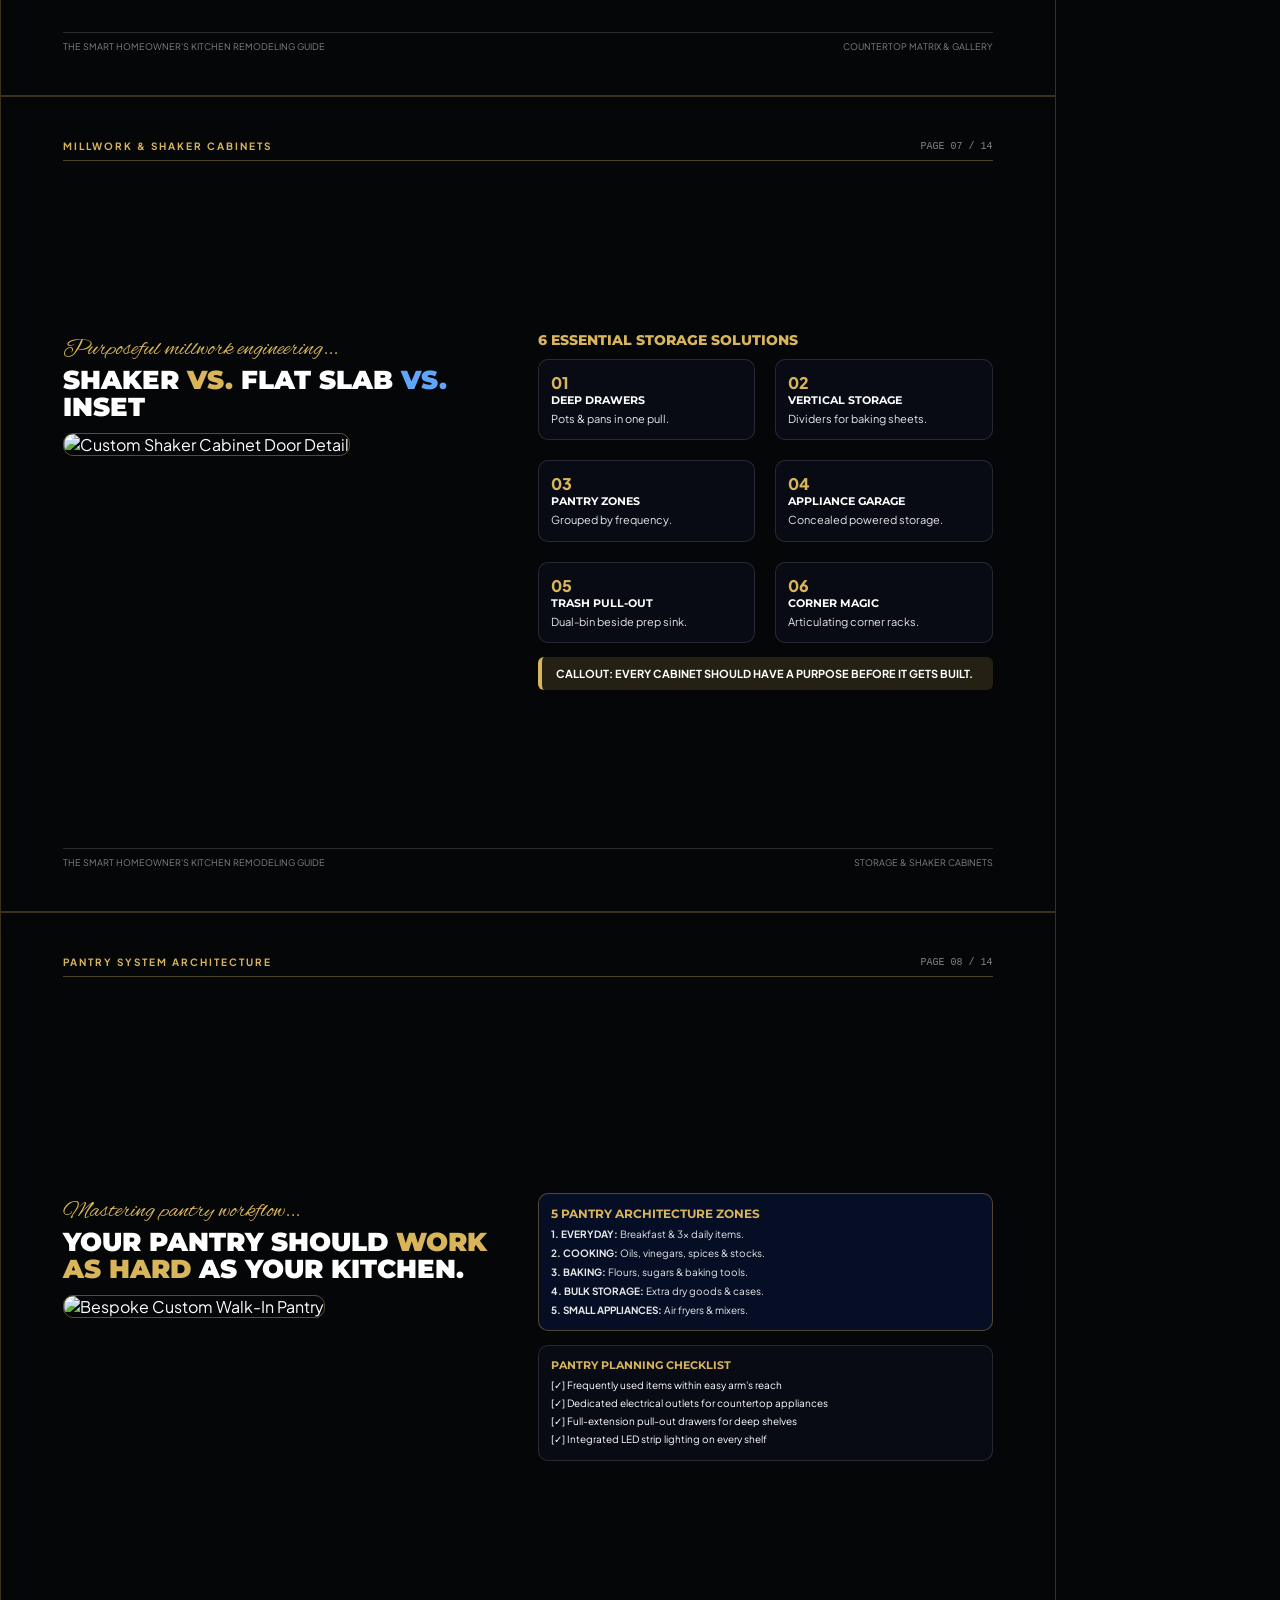
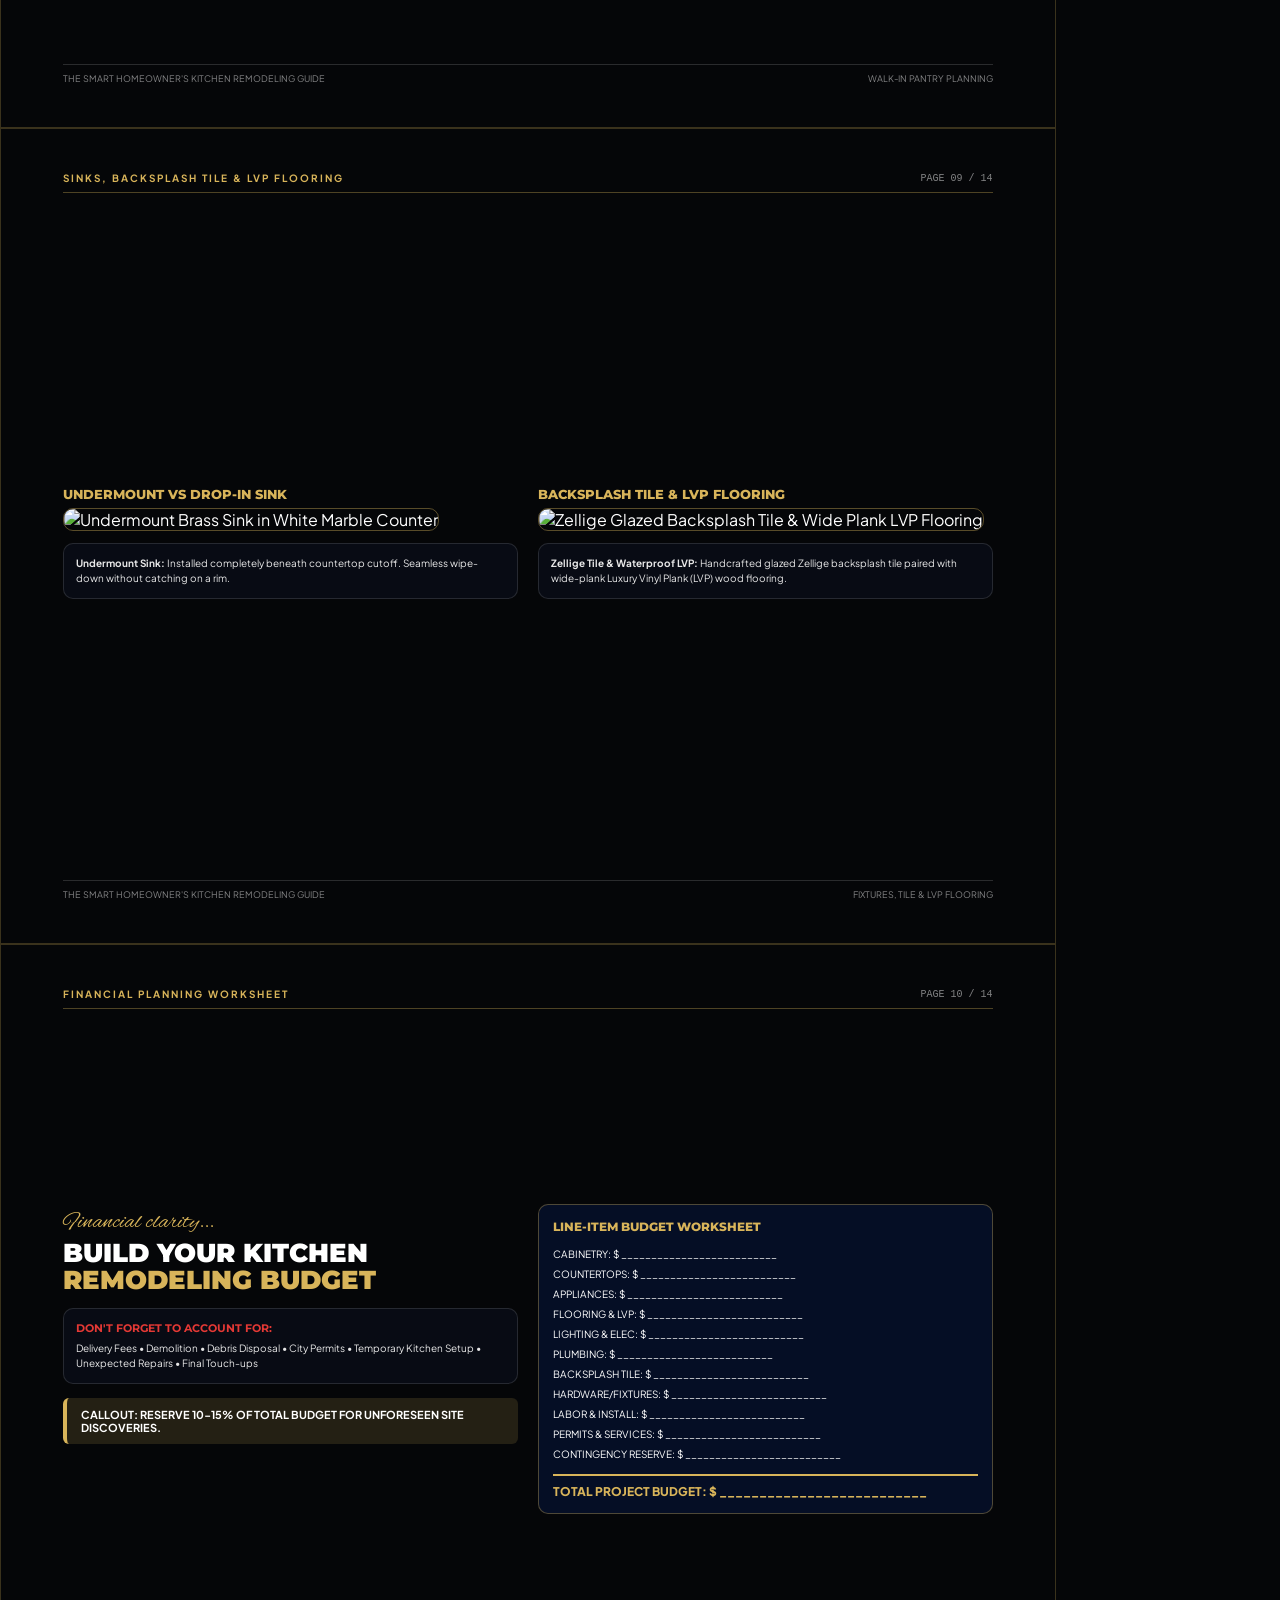
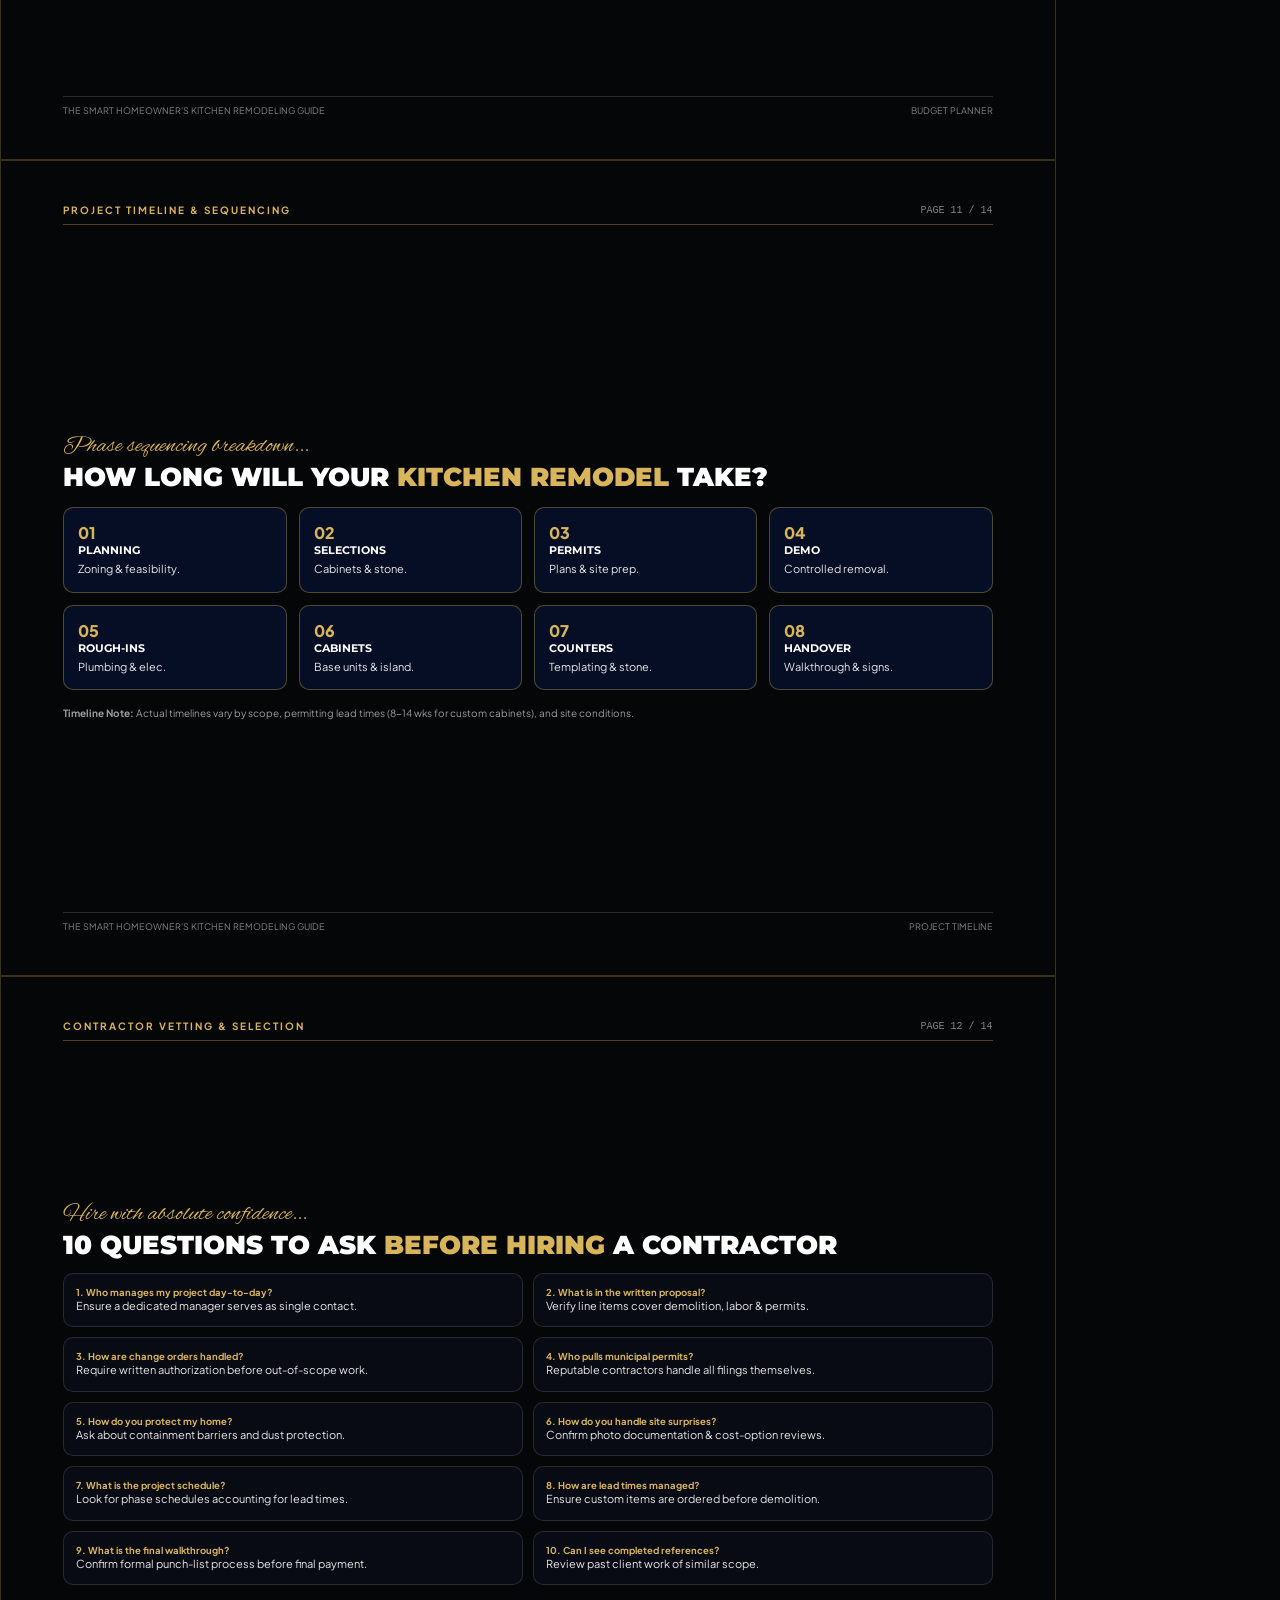
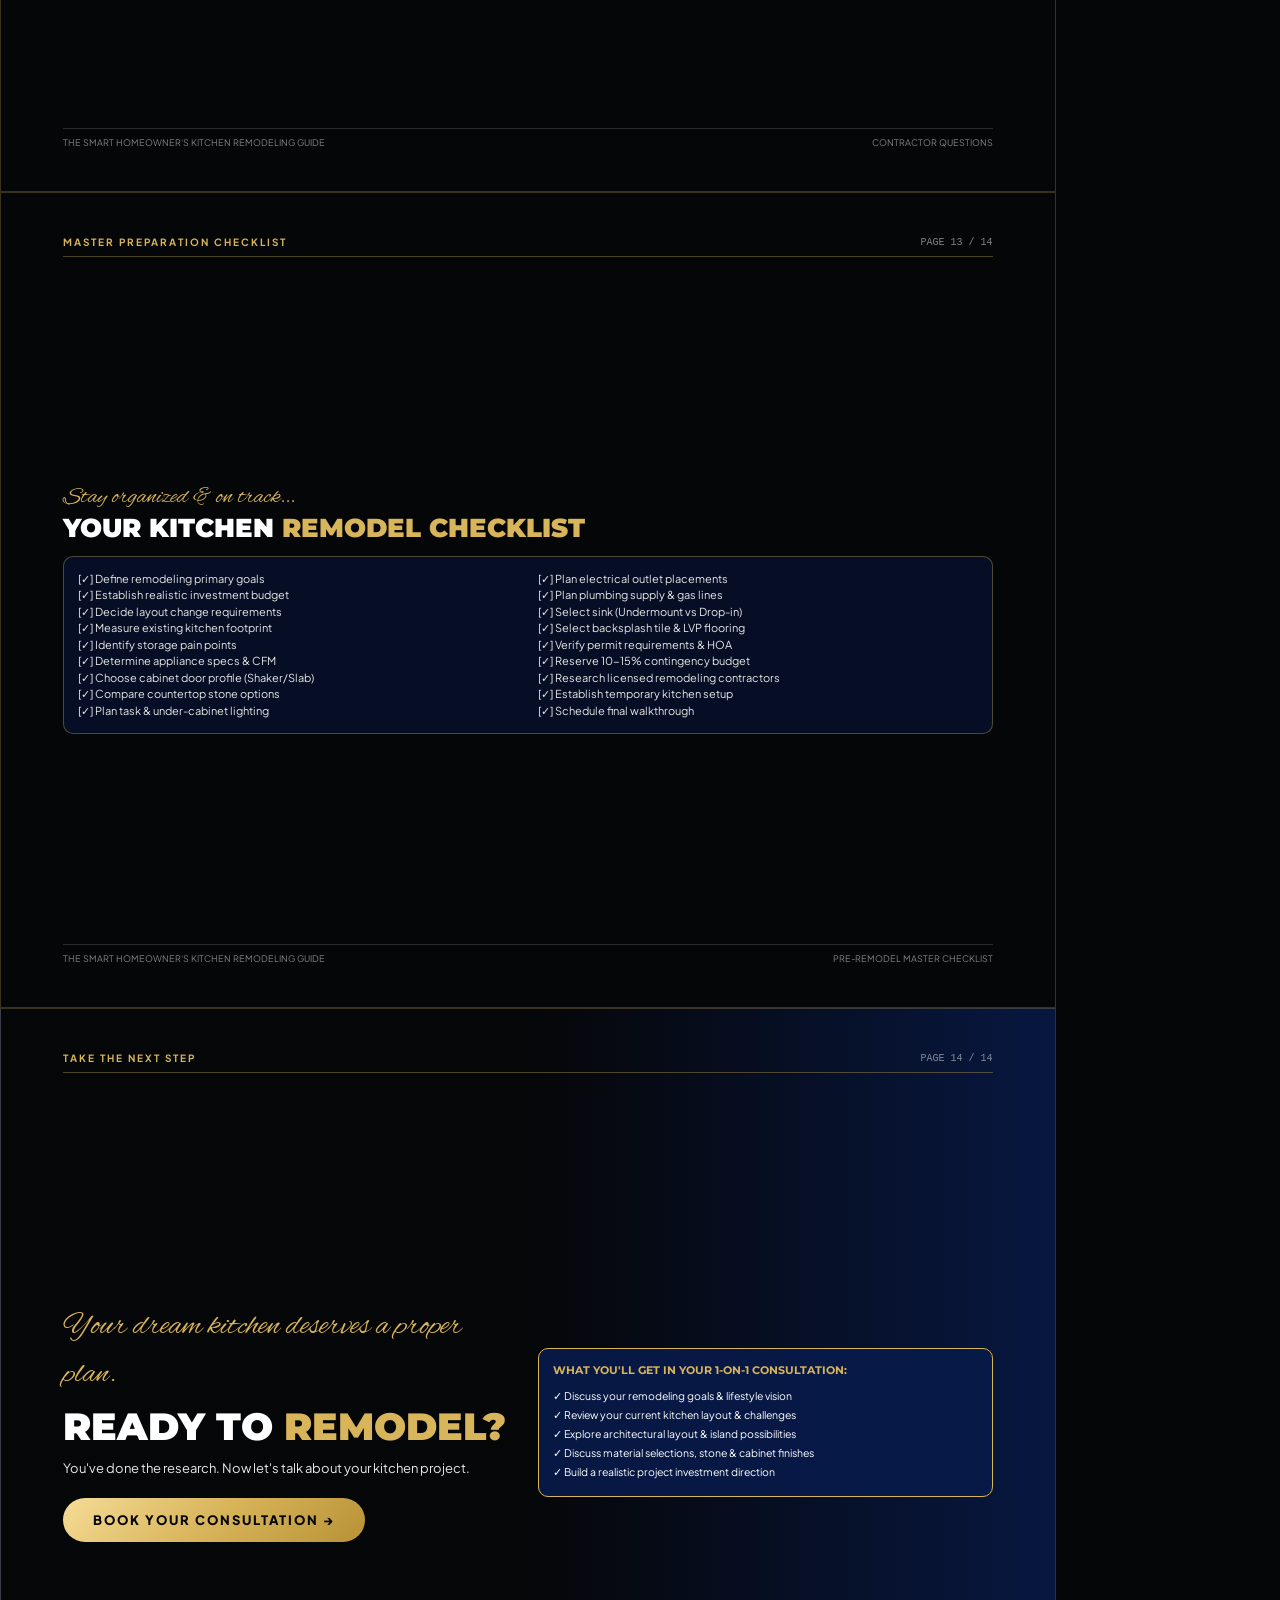
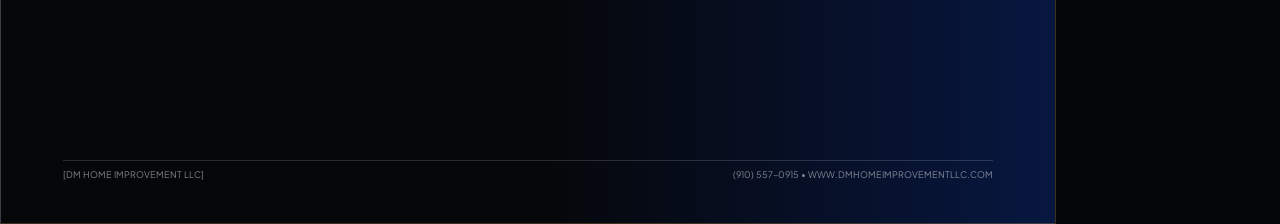
==== commit e582dc96: "Redesign PDF guide to 16:9 Landscape Architectural Digest publication with bespoke interior photogra" ====
--- a/guide-publication.html
+++ b/guide-publication.html
@@ -7,7 +7,7 @@
     @import url('https://fonts.googleapis.com/css2?family=Alex+Brush&family=Cinzel:wght@600;700;800;900&family=Montserrat:ital,wght@0,700;0,800;0,900;1,700&family=Plus+Jakarta+Sans:wght@300;400;500;600;700&display=swap');
 
     @page {
-      size: letter portrait;
+      size: letter landscape;
       margin: 0;
     }
 
@@ -26,18 +26,18 @@
     }
 
     .page {
-      width: 8.5in;
-      height: 11in;
+      width: 11in;
+      height: 8.5in;
       position: relative;
       page-break-after: always;
       page-break-inside: avoid;
       overflow: hidden;
       background-color: #050608;
-      padding: 0.5in 0.6in;
+      padding: 0.45in 0.65in;
       display: flex;
       flex-direction: column;
       justify-content: space-between;
-      border: 1px solid rgba(216, 180, 90, 0.2);
+      border: 1px solid rgba(216, 180, 90, 0.25);
     }
 
     .font-headline {
@@ -58,49 +58,50 @@
     }
 
     .card {
-      background: rgba(7, 26, 74, 0.4);
-      border: 1px solid rgba(216, 180, 90, 0.3);
+      background: rgba(7, 26, 74, 0.45);
+      border: 1px solid rgba(216, 180, 90, 0.35);
+      border-radius: 10px;
+      padding: 14px;
+    }
+
+    .card-dark {
+      background: rgba(10, 14, 23, 0.85);
+      border: 1px solid rgba(255, 255, 255, 0.12);
       border-radius: 10px;
       padding: 12px;
     }
 
-    .card-dark {
-      background: rgba(10, 14, 23, 0.85);
-      border: 1px solid rgba(255, 255, 255, 0.1);
+    .photo-hero-landscape {
+      width: 100%;
+      height: 220px;
       border-radius: 10px;
-      padding: 10px;
-    }
-
-    .photo-box {
-      width: 100%;
-      height: 110px;
-      border-radius: 8px;
       object-fit: cover;
       border: 1px solid rgba(216, 180, 90, 0.4);
-      margin-bottom: 8px;
-    }
-
-    .photo-box-lg {
+      margin-bottom: 12px;
+    }
+
+    .photo-half-landscape {
       width: 100%;
-      height: 140px;
-      border-radius: 8px;
+      height: 100%;
+      min-height: 280px;
+      border-radius: 10px;
       object-fit: cover;
       border: 1px solid rgba(216, 180, 90, 0.4);
-      margin-bottom: 8px;
-    }
-
-    .grid-2 { display: grid; grid-template-columns: 1fr 1fr; gap: 12px; }
-    .grid-3 { display: grid; grid-template-columns: 1fr 1fr 1fr; gap: 10px; }
-    .grid-4 { display: grid; grid-template-columns: 1fr 1fr 1fr 1fr; gap: 8px; }
-    .grid-5 { display: grid; grid-template-columns: repeat(5, 1fr); gap: 6px; }
+    }
+
+    .grid-2 { display: grid; grid-template-columns: 1fr 1fr; gap: 20px; }
+    .grid-3 { display: grid; grid-template-columns: 1fr 1fr 1fr; gap: 14px; }
+    .grid-4 { display: grid; grid-template-columns: 1fr 1fr 1fr 1fr; gap: 12px; }
+    .grid-5 { display: grid; grid-template-columns: repeat(5, 1fr); gap: 8px; }
+    .grid-6 { display: grid; grid-template-columns: repeat(6, 1fr); gap: 8px; }
 
     .header-bar {
       display: flex;
       justify-content: space-between;
       align-items: center;
-      border-bottom: 1px solid rgba(216, 180, 90, 0.3);
+      border-bottom: 1px solid rgba(216, 180, 90, 0.35);
       padding-bottom: 8px;
-      margin-bottom: 10px;
+      margin-bottom: 12px;
     }
 
     .header-title {
@@ -137,8 +138,8 @@
       font-family: 'Montserrat', sans-serif;
       font-weight: 800;
       text-transform: uppercase;
-      font-size: 13px;
-      margin-bottom: 4px;
+      font-size: 14px;
+      margin-bottom: 6px;
     }
 
     h4 {
@@ -150,17 +151,17 @@
     }
 
     p {
-      font-size: 10px;
-      line-height: 1.45;
+      font-size: 11px;
+      line-height: 1.5;
       color: #E7E7E7;
     }
 
     .callout {
       background: rgba(216, 180, 90, 0.15);
       border-left: 4px solid #D8B45A;
-      padding: 8px 12px;
+      padding: 10px 14px;
       border-radius: 6px;
-      font-size: 10px;
+      font-size: 11px;
       font-weight: 700;
       color: #FFFFFF;
       text-transform: uppercase;
@@ -169,9 +170,9 @@
     .callout-red {
       background: rgba(229, 57, 53, 0.15);
       border-left: 4px solid #E53935;
-      padding: 8px 12px;
+      padding: 10px 14px;
       border-radius: 6px;
-      font-size: 10px;
+      font-size: 11px;
       font-weight: 700;
       color: #FFFFFF;
       text-transform: uppercase;
@@ -180,12 +181,12 @@
     table {
       width: 100%;
       border-collapse: collapse;
-      font-size: 9.5px;
+      font-size: 10.5px;
     }
 
     th, td {
-      padding: 6px 8px;
-      border: 1px solid rgba(255, 255, 255, 0.1);
+      padding: 7px 10px;
+      border: 1px solid rgba(255, 255, 255, 0.12);
       text-align: left;
     }
 
@@ -198,9 +199,9 @@
 
     .badge {
       display: inline-block;
-      padding: 2px 6px;
+      padding: 3px 8px;
       border-radius: 4px;
-      font-size: 8.5px;
+      font-size: 9px;
       font-weight: 700;
       text-transform: uppercase;
     }
@@ -212,23 +213,23 @@
 </head>
 <body>
 
-  <!-- PAGE 1: COVER -->
-  <div class="page" style="background: linear-gradient(to bottom, rgba(5,6,8,0.65), rgba(5,6,8,0.95)), url('C:/DM Kitchen Landing/assets/generative/1.jpg') center/cover;">
-    <div class="header-bar">
-      <span class="header-title">LUXURY EDITORIAL EDITION</span>
-      <span class="page-num">OFFICIAL HOMEOWNER GUIDE</span>
-    </div>
-    <div style="text-align: center; margin: auto 0;">
-      <p style="font-size: 12px; font-weight: 700; letter-spacing: 0.3em; text-transform: uppercase; color: #E7E7E7; margin-bottom: 12px;">THE SMART HOMEOWNER'S</p>
-      <h1 style="font-size: 42px; color: #FFFFFF; letter-spacing: 0.02em;">KITCHEN <br/><span class="gold-text">REMODELING GUIDE</span></h1>
-      <p class="font-script" style="font-size: 36px; color: #D8B45A; margin: 18px 0;">Plan beautifully. Remodel confidently.</p>
-      <div style="width: 140px; height: 1px; background: #D8B45A; margin: 20px auto;"></div>
-      <p style="font-size: 10px; font-weight: 700; letter-spacing: 0.15em; uppercase; color: #FFFFFF; background: rgba(7, 26, 74, 0.85); padding: 10px 20px; border-radius: 30px; display: inline-block; border: 1px solid #D8B45A;">
-        5 COSTLY MISTAKES • MATERIAL SPECS • STORAGE SECRETS • BUDGET PLANNING • PROJECT TIMELINE
+  <!-- PAGE 1: COVER (LANDSCAPE) -->
+  <div class="page" style="background: linear-gradient(to right, rgba(5,6,8,0.85) 45%, rgba(5,6,8,0.4)), url('C:/DM Kitchen Landing/assets/generative/cover.jpg') center/cover;">
+    <div class="header-bar">
+      <span class="header-title">EDITORIAL REMODELING PUBLICATION</span>
+      <span class="page-num">LANDSCAPE EDITION</span>
+    </div>
+    <div style="max-width: 550px; margin: auto 0;">
+      <p style="font-size: 12px; font-weight: 700; letter-spacing: 0.3em; text-transform: uppercase; color: #D8B45A; margin-bottom: 12px;">THE SMART HOMEOWNER'S</p>
+      <h1 style="font-size: 44px; color: #FFFFFF; letter-spacing: 0.02em; margin-bottom: 10px;">KITCHEN <br/><span class="gold-text">REMODELING GUIDE</span></h1>
+      <p class="font-script" style="font-size: 38px; color: #D8B45A; margin-bottom: 24px;">Plan beautifully. Remodel confidently.</p>
+      
+      <p style="font-size: 11px; font-weight: 700; letter-spacing: 0.12em; text-transform: uppercase; color: #FFFFFF; background: rgba(7, 26, 74, 0.9); padding: 12px 20px; border-radius: 30px; display: inline-block; border: 1px solid #D8B45A;">
+        5 COSTLY MISTAKES • SHAKER & SLAB CABINETS • QUARTZ VS MARBLE • TILE & LVP • BUDGET PLANNER
       </p>
     </div>
     <div class="footer-bar">
-      <span>A practical guide to planning your kitchen remodel with confidence.</span>
+      <span>A practical publication to planning your kitchen remodel with architectural confidence.</span>
       <span class="gold-text">PAGE 01 / 14</span>
     </div>
   </div>
@@ -239,29 +240,29 @@
       <span class="header-title">FOUNDATION & OVERVIEW</span>
       <span class="page-num">PAGE 02 / 14</span>
     </div>
-    <div>
-      <p class="font-script gold-text" style="font-size: 22px; margin-bottom: 2px;">Before you begin...</p>
-      <h2 style="font-size: 26px; color: #FFFFFF; margin-bottom: 10px;">BEFORE YOU REMODEL, <span style="color: #E53935;">READ THIS.</span></h2>
-      
-      <div class="grid-2" style="margin-bottom: 12px;">
-        <div class="card" style="line-height: 1.5;">
-          <p style="margin-bottom: 8px;">A successful kitchen remodel isn't simply about choosing beautiful cabinets, countertops and appliances.</p>
-          <p style="margin-bottom: 8px;">The decisions made before construction begins can have a major impact on how the finished kitchen looks, functions and fits within your expectations.</p>
-          <p class="gold-text" style="font-weight: 600;">This guide will walk you through layout, storage, materials, budgeting and project planning.</p>
-        </div>
-        <div>
-          <img src="C:/DM Kitchen Landing/assets/kitchen-classic.jpg" alt="Luxury Kitchen Design" class="photo-box-lg" style="margin-bottom:0;" />
-        </div>
-      </div>
-
-      <h3>YOUR REMODELING ROADMAP</h3>
-      <div class="grid-3" style="margin-top: 8px;">
-        <div class="card-dark"><span class="gold-text" style="font-size: 16px; font-weight: 900;">01</span><h4>Define Goals</h4><p>Clarify lifestyle needs and daily pain points.</p></div>
-        <div class="card-dark"><span class="gold-text" style="font-size: 16px; font-weight: 900;">02</span><h4>Plan Layout</h4><p>Zone primary activity work triangles.</p></div>
-        <div class="card-dark"><span class="gold-text" style="font-size: 16px; font-weight: 900;">03</span><h4>Choose Materials</h4><p>Evaluate stone porosity and cabinet millwork.</p></div>
-        <div class="card-dark"><span class="gold-text" style="font-size: 16px; font-weight: 900;">04</span><h4>Build Budget</h4><p>Allocate line items & reserve contingency buffer.</p></div>
-        <div class="card-dark"><span class="gold-text" style="font-size: 16px; font-weight: 900;">05</span><h4>Plan Timeline</h4><p>Understand lead times for custom fabrication.</p></div>
-        <div class="card-dark"><span class="gold-text" style="font-size: 16px; font-weight: 900;">06</span><h4>Choose Partner</h4><p>Ask critical questions to vet contractors.</p></div>
+    <div class="grid-2" style="align-items: center;">
+      <div>
+        <p class="font-script gold-text" style="font-size: 26px; margin-bottom: 4px;">Before you begin...</p>
+        <h2 style="font-size: 28px; color: #FFFFFF; margin-bottom: 14px;">BEFORE YOU REMODEL, <span style="color: #E53935;">READ THIS.</span></h2>
+        <div class="card" style="margin-bottom: 16px; line-height: 1.6;">
+          <p style="margin-bottom: 10px;">A successful kitchen remodel isn't simply about choosing beautiful cabinets, countertops and appliances.</p>
+          <p style="margin-bottom: 10px;">The decisions made before construction begins have a major impact on how the finished kitchen looks, functions and fits within your expectations.</p>
+          <p class="gold-text" style="font-weight: 600;">This guide walks you through layout, storage, material specs, budgeting and contractor selection.</p>
+        </div>
+      </div>
+      <div>
+        <img src="C:/DM Kitchen Landing/assets/generative/cover.jpg" alt="Luxury Kitchen Renovation" class="photo-half-landscape" />
+      </div>
+    </div>
+    <div style="margin-top: 14px;">
+      <h3 style="font-size: 12px; margin-bottom: 8px;" class="gold-text">YOUR 6-STEP REMODELING ROADMAP</h3>
+      <div class="grid-6">
+        <div class="card-dark"><span class="gold-text" style="font-size: 14px; font-weight: 900;">01</span><h4>Goals</h4><p style="font-size:9px;">Lifestyle needs & pain points.</p></div>
+        <div class="card-dark"><span class="gold-text" style="font-size: 14px; font-weight: 900;">02</span><h4>Layout</h4><p style="font-size:9px;">Work triangle activity zones.</p></div>
+        <div class="card-dark"><span class="gold-text" style="font-size: 14px; font-weight: 900;">03</span><h4>Materials</h4><p style="font-size:9px;">Quartz, marble & millwork.</p></div>
+        <div class="card-dark"><span class="gold-text" style="font-size: 14px; font-weight: 900;">04</span><h4>Budget</h4><p style="font-size:9px;">Line items & 15% buffer.</p></div>
+        <div class="card-dark"><span class="gold-text" style="font-size: 14px; font-weight: 900;">05</span><h4>Timeline</h4><p style="font-size:9px;">Custom lead-time schedules.</p></div>
+        <div class="card-dark"><span class="gold-text" style="font-size: 14px; font-weight: 900;">06</span><h4>Partner</h4><p style="font-size:9px;">Vetting contractor credentials.</p></div>
       </div>
     </div>
     <div class="footer-bar">
@@ -276,34 +277,29 @@
       <span class="header-title" style="color:#E53935;">CRITICAL REMODELING PITFALLS • PART 1</span>
       <span class="page-num">PAGE 03 / 14</span>
     </div>
-    <div>
-      <p class="font-script gold-text" style="font-size: 20px;">Avoid these costly missteps...</p>
-      <h2 style="font-size: 24px; margin-bottom: 12px;">5 CRITICAL MISTAKES <span style="color:#E53935;">(MISTAKES 01 & 02)</span></h2>
-
-      <div class="card" style="margin-bottom: 12px;">
-        <h3 style="color:#D8B45A; font-size: 14px;">01. CHOOSING MATERIALS BEFORE PLANNING THE LAYOUT</h3>
-        <div class="grid-2" style="margin-bottom: 8px;">
-          <div>
-            <p style="margin-bottom: 8px;">Homeowners frequently fall in love with custom cabinets, exotic stone slabs, or commercial ranges before verifying that those exact dimensions function within the room footprint.</p>
-            <div style="background: rgba(0,0,0,0.4); padding: 6px; border-radius: 6px; margin-bottom: 6px;"><span style="color:#FCA5A5; font-size: 8.5px; font-weight:700;">WHY IT MATTERS</span><p style="font-size: 9.5px;">Pre-purchased materials force awkward layout compromises and expensive retrofit fees.</p></div>
+    <div class="grid-2">
+      <div>
+        <p class="font-script gold-text" style="font-size: 24px;">Avoid these costly missteps...</p>
+        <h2 style="font-size: 26px; margin-bottom: 14px;">5 CRITICAL MISTAKES <span style="color:#E53935;">(01 & 02)</span></h2>
+
+        <div class="card" style="margin-bottom: 16px;">
+          <h3 style="color:#D8B45A; font-size: 15px;">01. CHOOSING MATERIALS BEFORE PLANNING THE LAYOUT</h3>
+          <p style="margin-bottom: 10px;">Homeowners frequently fall in love with custom cabinets, exotic stone slabs, or commercial ranges before verifying that those exact dimensions function within the room footprint.</p>
+          <div style="background: rgba(0,0,0,0.4); padding: 8px; border-radius: 6px; margin-bottom: 8px;"><span style="color:#FCA5A5; font-size: 9px; font-weight:700;">WHY IT MATTERS</span><p style="font-size: 10px;">Pre-purchased materials force awkward layout compromises and expensive retrofit fees.</p></div>
+          <div class="callout-red">CALLOUT: A beautiful material cannot fix a poorly planned kitchen.</div>
+        </div>
+      </div>
+
+      <div>
+        <div class="card" style="margin-bottom: 16px;">
+          <h3 style="color:#D8B45A; font-size: 15px;">02. UNDERESTIMATING THE TRUE PROJECT SCOPE</h3>
+          <p style="margin-bottom: 10px;">Focusing solely on visible cosmetic surfaces leads homeowners to ignore the vital behind-the-wall infrastructure required to support modern luxury appliances.</p>
+          <div class="grid-2" style="margin-bottom: 10px;">
+            <div class="card-dark"><strong>ELECTRICAL</strong><p style="font-size:9.5px;">200A Service & Dedicated 50A Range Circuits</p></div>
+            <div class="card-dark"><strong>VENTILATION</strong><p style="font-size:9.5px;">High-CFM Exterior Exhaust Ducting</p></div>
           </div>
-          <div>
-            <img src="C:/DM Kitchen Landing/assets/generative/3.jpg" alt="Kitchen Layout Planning" class="photo-box" style="height: 100px;" />
-          </div>
-        </div>
-        <div class="callout-red">CALLOUT: A beautiful material cannot fix a poorly planned kitchen.</div>
-      </div>
-
-      <div class="card">
-        <h3 style="color:#D8B45A; font-size: 14px;">02. UNDERESTIMATING THE TRUE PROJECT SCOPE</h3>
-        <p style="margin-bottom: 8px;">Focusing solely on visible cosmetic surfaces leads homeowners to ignore the vital behind-the-wall infrastructure required to support modern luxury appliances.</p>
-        <div class="grid-4" style="text-align: center; margin-bottom: 8px;">
-          <div class="card-dark"><strong>ELECTRICAL</strong><p style="font-size:8px;">200A Service</p></div>
-          <div class="card-dark"><strong>PLUMBING</strong><p style="font-size:8px;">Supply Lines</p></div>
-          <div class="card-dark"><strong>VENTILATION</strong><p style="font-size:8px;">High-CFM Duct</p></div>
-          <div class="card-dark"><strong>SUBFLOOR</strong><p style="font-size:8px;">Level Prep</p></div>
-        </div>
-        <div class="callout">CALLOUT: A complete plan accounts for the work behind finished surfaces—not just what you see.</div>
+          <div class="callout">CALLOUT: A complete plan accounts for the work behind finished surfaces.</div>
+        </div>
       </div>
     </div>
     <div class="footer-bar">
@@ -318,32 +314,26 @@
       <span class="header-title" style="color:#E53935;">CRITICAL REMODELING PITFALLS • PART 2</span>
       <span class="page-num">PAGE 04 / 14</span>
     </div>
-    <div>
-      <p class="font-script gold-text" style="font-size: 20px;">Functionality meets beauty...</p>
-      <h2 style="font-size: 24px; margin-bottom: 12px;">5 CRITICAL MISTAKES <span style="color:#E53935;">(MISTAKES 03 & 04)</span></h2>
-
-      <div class="card" style="margin-bottom: 12px;">
-        <h3 style="color:#D8B45A; font-size: 14px;">03. DESIGNING FOR TODAY INSTEAD OF HOW YOU LIVE</h3>
-        <div class="grid-2" style="margin-bottom: 8px;">
-          <div>
-            <p style="margin-bottom: 8px;">Designing purely based on an existing layout without analyzing real-world daily behavior leads to friction during meal prep, family gatherings, and morning routines.</p>
-            <ul style="font-size: 9.5px; color: #D8B45A; padding-left: 14px; line-height: 1.5;">
-              <li>Entertaining & Island Seating</li>
-              <li>Multi-Cook Traffic Aisles</li>
-              <li>Dedicated Coffee Bar Station</li>
-            </ul>
-          </div>
-          <div>
-            <img src="C:/DM Kitchen Landing/assets/generative/4.jpg" alt="Kitchen Lifestyle Workflow" class="photo-box" style="height: 100px;" />
-          </div>
-        </div>
-        <div class="callout">CALLOUT: Design around your life—not just the room.</div>
-      </div>
-
-      <div class="card">
-        <h3 style="color:#D8B45A; font-size: 14px;">04. SACRIFICING FUNCTION FOR LOOKS</h3>
-        <p style="margin-bottom: 8px;">A visually stunning kitchen that fails ergonomically quickly becomes a source of daily frustration. High-end design must serve human utility first.</p>
-        <div class="callout-red">CALLOUT: The best kitchen is the one that looks beautiful and works beautifully.</div>
+    <div class="grid-2">
+      <div>
+        <p class="font-script gold-text" style="font-size: 24px;">Functionality meets beauty...</p>
+        <h2 style="font-size: 26px; margin-bottom: 14px;">5 CRITICAL MISTAKES <span style="color:#E53935;">(03 & 04)</span></h2>
+
+        <div class="card" style="margin-bottom: 16px;">
+          <h3 style="color:#D8B45A; font-size: 15px;">03. DESIGNING FOR TODAY INSTEAD OF HOW YOU LIVE</h3>
+          <p style="margin-bottom: 10px;">Designing purely based on an existing layout without analyzing real-world daily behavior leads to friction during meal prep, family gatherings, and morning routines.</p>
+          <div class="callout">CALLOUT: Design around your life—not just the room.</div>
+        </div>
+
+        <div class="card">
+          <h3 style="color:#D8B45A; font-size: 15px;">04. SACRIFICING FUNCTION FOR LOOKS</h3>
+          <p style="margin-bottom: 10px;">A visually stunning kitchen that fails ergonomically quickly becomes a source of daily frustration. High-end design must serve human utility first.</p>
+          <div class="callout-red">CALLOUT: The best kitchen looks beautiful and works beautifully.</div>
+        </div>
+      </div>
+
+      <div>
+        <img src="C:/DM Kitchen Landing/assets/generative/shaker.jpg" alt="Ergonomic Shaker Cabinetry Details" class="photo-half-landscape" />
       </div>
     </div>
     <div class="footer-bar">
@@ -358,33 +348,26 @@
       <span class="header-title" style="color:#E53935;">CRITICAL REMODELING PITFALLS • PART 3</span>
       <span class="page-num">PAGE 05 / 14</span>
     </div>
-    <div>
-      <p class="font-script gold-text" style="font-size: 20px;">Protect your investment...</p>
-      <h2 style="font-size: 24px; margin-bottom: 12px;">5 CRITICAL MISTAKES <span style="color:#E53935;">(MISTAKE 05)</span></h2>
-
-      <div class="card" style="margin-bottom: 14px;">
-        <h3 style="color:#D8B45A; font-size: 14px;">05. FAILING TO PLAN FOR THE UNEXPECTED</h3>
-        <div class="grid-2" style="margin-bottom: 8px;">
-          <div>
-            <p style="margin-bottom: 8px;">Every home hides history behind its walls. Assuming zero surprises during demolition creates unnecessary financial friction when hidden site conditions appear.</p>
-            <p style="font-size: 9px; color: #D8B45A;">• Older Homes (20+ Yrs): Dated wiring & plumbing</p>
-            <p style="font-size: 9px; color: #D8B45A;">• Wall Removal: Load-bearing posts</p>
-          </div>
-          <div>
-            <img src="C:/DM Kitchen Landing/assets/kitchen-photo-4.png" alt="Demolition & Site Reveal" class="photo-box" style="height: 95px;" />
-          </div>
-        </div>
-        <div class="callout">CALLOUT: The goal isn't to expect problems. It's to be prepared if they appear.</div>
-      </div>
-
-      <div class="card-dark">
-        <h4 class="gold-text" style="font-size: 11px; margin-bottom: 6px;">EDITORIAL RECAP: THE 5 MISTAKES AT A GLANCE</h4>
-        <div class="grid-5" style="text-align: center; font-size: 8.5px; font-weight: 600;">
-          <div style="background: rgba(255,255,255,0.05); padding: 6px; border-radius: 4px;">01. Layout Before Materials</div>
-          <div style="background: rgba(255,255,255,0.05); padding: 6px; border-radius: 4px;">02. Account for Full Scope</div>
-          <div style="background: rgba(255,255,255,0.05); padding: 6px; border-radius: 4px;">03. Design for How You Live</div>
-          <div style="background: rgba(255,255,255,0.05); padding: 6px; border-radius: 4px;">04. Balance Function & Beauty</div>
-          <div style="background: rgba(255,255,255,0.05); padding: 6px; border-radius: 4px;">05. Prepare Contingency Reserve</div>
+    <div class="grid-2">
+      <div>
+        <p class="font-script gold-text" style="font-size: 24px;">Protect your investment...</p>
+        <h2 style="font-size: 26px; margin-bottom: 14px;">5 CRITICAL MISTAKES <span style="color:#E53935;">(MISTAKE 05)</span></h2>
+
+        <div class="card" style="margin-bottom: 16px;">
+          <h3 style="color:#D8B45A; font-size: 15px;">05. FAILING TO PLAN FOR THE UNEXPECTED</h3>
+          <p style="margin-bottom: 10px;">Every home hides history behind its walls. Assuming zero surprises during demolition creates unnecessary financial friction when hidden site conditions appear.</p>
+          <div class="callout">CALLOUT: The goal isn't to expect problems. It's to be prepared if they appear.</div>
+        </div>
+      </div>
+
+      <div class="card-dark" style="display:flex; flex-direction:column; justify-content:center;">
+        <h4 class="gold-text" style="font-size: 13px; margin-bottom: 12px; text-align:center;">EDITORIAL RECAP: THE 5 MISTAKES AT A GLANCE</h4>
+        <div class="grid-5" style="text-align: center; font-size: 9px; font-weight: 600;">
+          <div style="background: rgba(255,255,255,0.06); padding: 10px; border-radius: 6px; border:1px solid rgba(216,180,90,0.3);">01. Layout Before Materials</div>
+          <div style="background: rgba(255,255,255,0.06); padding: 10px; border-radius: 6px; border:1px solid rgba(216,180,90,0.3);">02. Account for Full Scope</div>
+          <div style="background: rgba(255,255,255,0.06); padding: 10px; border-radius: 6px; border:1px solid rgba(216,180,90,0.3);">03. Design for How You Live</div>
+          <div style="background: rgba(255,255,255,0.06); padding: 10px; border-radius: 6px; border:1px solid rgba(216,180,90,0.3);">04. Balance Function & Beauty</div>
+          <div style="background: rgba(255,255,255,0.06); padding: 10px; border-radius: 6px; border:1px solid rgba(216,180,90,0.3);">05. Prepare Contingency Reserve</div>
         </div>
       </div>
     </div>
@@ -394,55 +377,40 @@
     </div>
   </div>
 
-  <!-- PAGE 6: COUNTERTOP STONE GALLERY & COMPARISON MATRIX -->
+  <!-- PAGE 6: COUNTERTOP QUARTZ VS MARBLE GALLERY & MATRIX -->
   <div class="page">
     <div class="header-bar">
       <span class="header-title">SURFACE SELECTION MATRIX</span>
       <span class="page-num">PAGE 06 / 14</span>
     </div>
-    <div>
-      <p class="font-script gold-text" style="font-size: 20px;">Choose your surface wisely...</p>
-      <h2 style="font-size: 24px; margin-bottom: 10px;">QUARTZ <span class="gold-text">vs.</span> GRANITE <span class="blue-text">vs.</span> MARBLE</h2>
-
-      <!-- COUNTERTOP PHOTO GALLERY -->
-      <div class="grid-3" style="margin-bottom: 10px;">
-        <div class="card" style="padding: 6px; text-align: center;">
-          <img src="C:/DM Kitchen Landing/assets/kitchen-countertops.jpg" alt="Calacatta Engineered Quartz Countertop" class="photo-box" style="height: 85px;" />
-          <span class="badge badge-gold">CALACATTA QUARTZ</span>
-          <p style="font-size: 8.5px; margin-top: 4px;">Non-porous engineered quartz slab with gold veining.</p>
-        </div>
-        <div class="card" style="padding: 6px; text-align: center;">
-          <img src="C:/DM Kitchen Landing/assets/generative/2.jpg" alt="Natural Granite Countertop Slab" class="photo-box" style="height: 85px;" />
-          <span class="badge badge-blue">NATURAL GRANITE</span>
-          <p style="font-size: 8.5px; margin-top: 4px;">Igneous natural rock with extreme heat resistance.</p>
-        </div>
-        <div class="card" style="padding: 6px; text-align: center;">
-          <img src="C:/DM Kitchen Landing/assets/kitchen-modern.jpg" alt="Classic Carrara Marble Surface" class="photo-box" style="height: 85px;" />
-          <span class="badge badge-red">CARRARA MARBLE</span>
-          <p style="font-size: 8.5px; margin-top: 4px;">Prestige organic marble with soft velvet luster.</p>
-        </div>
-      </div>
-
-      <table style="margin-bottom: 8px;">
-        <thead>
-          <tr>
-            <th>CRITERIA</th>
-            <th><span class="badge badge-gold">QUARTZ</span></th>
-            <th><span class="badge badge-blue">GRANITE</span></th>
-            <th><span class="badge badge-red">MARBLE</span></th>
-          </tr>
-        </thead>
-        <tbody>
-          <tr><td style="font-weight:700;">Appearance</td><td>Consistent engineered veining.</td><td>Unique natural variation.</td><td>Distinctive Calacatta veining.</td></tr>
-          <tr><td style="font-weight:700;">Maintenance</td><td>Low maintenance. Soap & water.</td><td>Moderate maintenance.</td><td>Higher maintenance & care.</td></tr>
-          <tr><td style="font-weight:700;">Porosity</td><td>Non-porous structure.</td><td>Porosity varies by slab.</td><td>Porous stone structure.</td></tr>
-          <tr><td style="font-weight:700;">Sealing</td><td>Does not require sealing.</td><td>Requires periodic sealing.</td><td>Requires regular sealing.</td></tr>
-          <tr><td style="font-weight:700;">Scratch Resistance</td><td>High scratch resistance.</td><td>Strong stone durability.</td><td>Susceptible to etching.</td></tr>
-          <tr><td style="font-weight:700;">Heat Performance</td><td>Follow heat guidelines.</td><td>Excellent heat performance.</td><td>Good heat performance.</td></tr>
-          <tr><td style="font-weight:700;">Best Suited For</td><td>Low maintenance priority.</td><td>Natural stone lovers.</td><td>Classic luxury aesthetics.</td></tr>
-        </tbody>
-      </table>
-      <p style="font-size: 8.5px; color: rgba(255,255,255,0.6);"><strong>Disclaimer:</strong> Material performance varies by product, finish, and fabricator. Confirm care requirements prior to selection.</p>
+    <div class="grid-2">
+      <div>
+        <p class="font-script gold-text" style="font-size: 24px;">Choose your surface wisely...</p>
+        <h2 style="font-size: 26px; margin-bottom: 12px;">QUARTZ <span class="gold-text">vs.</span> GRANITE <span class="blue-text">vs.</span> MARBLE</h2>
+        <img src="C:/DM Kitchen Landing/assets/generative/quartz_marble.jpg" alt="Calacatta Quartz vs Carrara Marble Island" class="photo-hero-landscape" style="height: 230px;" />
+      </div>
+
+      <div>
+        <table>
+          <thead>
+            <tr>
+              <th>CRITERIA</th>
+              <th><span class="badge badge-gold">QUARTZ</span></th>
+              <th><span class="badge badge-blue">GRANITE</span></th>
+              <th><span class="badge badge-red">MARBLE</span></th>
+            </tr>
+          </thead>
+          <tbody>
+            <tr><td style="font-weight:700;">Appearance</td><td>Engineered veining.</td><td>Natural variation.</td><td>Calacatta veining.</td></tr>
+            <tr><td style="font-weight:700;">Maintenance</td><td>Low maintenance.</td><td>Moderate maintenance.</td><td>Higher care required.</td></tr>
+            <tr><td style="font-weight:700;">Porosity</td><td>Non-porous.</td><td>Porosity varies.</td><td>Porous stone.</td></tr>
+            <tr><td style="font-weight:700;">Sealing</td><td>No sealing needed.</td><td>Periodic sealing.</td><td>Regular sealing.</td></tr>
+            <tr><td style="font-weight:700;">Scratch Resistance</td><td>High durability.</td><td>Strong stone.</td><td>Etch sensitive.</td></tr>
+            <tr><td style="font-weight:700;">Heat Performance</td><td>Follow guidelines.</td><td>Excellent heat.</td><td>Good heat.</td></tr>
+            <tr><td style="font-weight:700;">Best Suited For</td><td>Low maintenance.</td><td>Natural stone.</td><td>Classic luxury.</td></tr>
+          </tbody>
+        </table>
+      </div>
     </div>
     <div class="footer-bar">
       <span>THE SMART HOMEOWNER'S KITCHEN REMODELING GUIDE</span>
@@ -453,139 +421,101 @@
   <!-- PAGE 7: CABINET STORAGE & SHAKER STYLE GALLERY -->
   <div class="page">
     <div class="header-bar">
-      <span class="header-title">MILLWORK & ERGONOMICS</span>
+      <span class="header-title">MILLWORK & SHAKER CABINETS</span>
       <span class="page-num">PAGE 07 / 14</span>
     </div>
-    <div>
-      <p class="font-script gold-text" style="font-size: 20px;">Purposeful millwork engineering...</p>
-      <h2 style="font-size: 22px; margin-bottom: 8px;">DESIGN STORAGE <span class="gold-text">BEFORE</span> YOU DESIGN CABINETS.</h2>
-      
-      <!-- CABINET STYLE PHOTO GALLERY -->
-      <div class="grid-3" style="margin-bottom: 10px;">
-        <div class="card" style="padding: 6px; text-align: center;">
-          <img src="C:/DM Kitchen Landing/assets/kitchen-photo-1.png" alt="Emerald Green & Gold Shaker Style Cabinets" class="photo-box" style="height: 85px;" />
-          <span class="badge badge-gold">01. SHAKER STYLE</span>
-          <p style="font-size: 8.5px; margin-top: 4px;">Recessed center panel with clean square edges.</p>
-        </div>
-        <div class="card" style="padding: 6px; text-align: center;">
-          <img src="C:/DM Kitchen Landing/assets/kitchen-photo-2.png" alt="Modern Minimalist Flat Slab Cabinets" class="photo-box" style="height: 85px;" />
-          <span class="badge badge-blue">02. FLAT SLAB</span>
-          <p style="font-size: 8.5px; margin-top: 4px;">Seamless unadorned slab for modern kitchens.</p>
-        </div>
-        <div class="card" style="padding: 6px; text-align: center;">
-          <img src="C:/DM Kitchen Landing/assets/kitchen-photo-3.png" alt="Custom Inset Cabinetry" class="photo-box" style="height: 85px;" />
-          <span class="badge badge-gold">03. INSET CUSTOM</span>
-          <p style="font-size: 8.5px; margin-top: 4px;">Doors set flush inside the cabinet face frame.</p>
-        </div>
-      </div>
-
-      <div class="grid-3" style="margin-bottom: 10px;">
-        <div class="card-dark"><span class="gold-text" style="font-weight:900;">01</span><h4>DEEP DRAWERS</h4><p>Pots, pans, and dishware in one pull.</p></div>
-        <div class="card-dark"><span class="gold-text" style="font-weight:900;">02</span><h4>VERTICAL STORAGE</h4><p>Dividers for baking sheets & boards.</p></div>
-        <div class="card-dark"><span class="gold-text" style="font-weight:900;">03</span><h4>PANTRY ZONES</h4><p>Grouped by frequency of use.</p></div>
-        <div class="card-dark"><span class="gold-text" style="font-weight:900;">04</span><h4>APPLIANCE GARAGE</h4><p>Concealed storage with power outlets.</p></div>
-        <div class="card-dark"><span class="gold-text" style="font-weight:900;">05</span><h4>TRASH & RECYCLING</h4><p>Dual-bin pull-out beside prep sink.</p></div>
-        <div class="card-dark"><span class="gold-text" style="font-weight:900;">06</span><h4>CORNER SOLUTIONS</h4><p>Articulating magic corner systems.</p></div>
-      </div>
-      <div class="callout">CALLOUT: Every cabinet should have a purpose before it gets built.</div>
-    </div>
-    <div class="footer-bar">
-      <span>THE SMART HOMEOWNER'S KITCHEN REMODELING GUIDE</span>
-      <span>STORAGE & CABINET GALLERY</span>
-    </div>
-  </div>
-
-  <!-- PAGE 8: PANTRY PLANNING & GALLERY -->
+    <div class="grid-2">
+      <div>
+        <p class="font-script gold-text" style="font-size: 24px;">Purposeful millwork engineering...</p>
+        <h2 style="font-size: 26px; margin-bottom: 12px;">SHAKER <span class="gold-text">vs.</span> FLAT SLAB <span class="blue-text">vs.</span> INSET</h2>
+        <img src="C:/DM Kitchen Landing/assets/generative/shaker.jpg" alt="Custom Shaker Cabinet Door Detail" class="photo-hero-landscape" style="height: 230px;" />
+      </div>
+
+      <div>
+        <h3 class="gold-text" style="margin-bottom:10px;">6 ESSENTIAL STORAGE SOLUTIONS</h3>
+        <div class="grid-2" style="margin-bottom: 14px;">
+          <div class="card-dark"><span class="gold-text" style="font-weight:900;">01</span><h4>DEEP DRAWERS</h4><p>Pots & pans in one pull.</p></div>
+          <div class="card-dark"><span class="gold-text" style="font-weight:900;">02</span><h4>VERTICAL STORAGE</h4><p>Dividers for baking sheets.</p></div>
+          <div class="card-dark"><span class="gold-text" style="font-weight:900;">03</span><h4>PANTRY ZONES</h4><p>Grouped by frequency.</p></div>
+          <div class="card-dark"><span class="gold-text" style="font-weight:900;">04</span><h4>APPLIANCE GARAGE</h4><p>Concealed powered storage.</p></div>
+          <div class="card-dark"><span class="gold-text" style="font-weight:900;">05</span><h4>TRASH PULL-OUT</h4><p>Dual-bin beside prep sink.</p></div>
+          <div class="card-dark"><span class="gold-text" style="font-weight:900;">06</span><h4>CORNER MAGIC</h4><p>Articulating corner racks.</p></div>
+        </div>
+        <div class="callout">CALLOUT: Every cabinet should have a purpose before it gets built.</div>
+      </div>
+    </div>
+    <div class="footer-bar">
+      <span>THE SMART HOMEOWNER'S KITCHEN REMODELING GUIDE</span>
+      <span>STORAGE & SHAKER CABINETS</span>
+    </div>
+  </div>
+
+  <!-- PAGE 8: WALK-IN PANTRY PLANNING & GALLERY -->
   <div class="page">
     <div class="header-bar">
       <span class="header-title">PANTRY SYSTEM ARCHITECTURE</span>
       <span class="page-num">PAGE 08 / 14</span>
     </div>
-    <div>
-      <p class="font-script gold-text" style="font-size: 20px;">Mastering pantry workflow...</p>
-      <h2 style="font-size: 22px; margin-bottom: 8px;">YOUR PANTRY SHOULD <span class="gold-text">WORK AS HARD</span> AS YOUR KITCHEN.</h2>
-      
-      <div class="grid-2" style="margin-bottom: 10px;">
-        <div>
-          <img src="C:/DM Kitchen Landing/assets/generative/8.webp" alt="Full-Height Custom Walk-In Pantry" class="photo-box-lg" style="height: 120px;" />
-        </div>
-        <div class="card" style="padding: 10px;">
-          <h4 class="gold-text">5 PANTRY ARCHITECTURE ZONES</h4>
-          <p style="font-size: 9px; margin-bottom: 3px;"><strong>1. EVERYDAY:</strong> Breakfast & 3x daily items.</p>
-          <p style="font-size: 9px; margin-bottom: 3px;"><strong>2. COOKING:</strong> Oils, vinegars, spices & stocks.</p>
-          <p style="font-size: 9px; margin-bottom: 3px;"><strong>3. BAKING:</strong> Flours, sugars & baking tools.</p>
-          <p style="font-size: 9px; margin-bottom: 3px;"><strong>4. BULK STORAGE:</strong> Extra dry goods & cases.</p>
-          <p style="font-size: 9px;"><strong>5. SMALL APPLIANCES:</strong> Air fryers & mixers.</p>
-        </div>
-      </div>
-
-      <div class="card">
-        <h3 class="gold-text">PANTRY PLANNING CHECKLIST</h3>
-        <ul style="list-style: none; font-size: 9.5px; line-height: 1.7;">
-          <li>[✓] Frequently used items within easy arm's reach</li>
-          <li>[✓] Small countertop appliances have dedicated power & storage</li>
-          <li>[✓] Vertical height is maximized with adjustable tiered shelves</li>
-          <li>[✓] Deep shelves utilize full-extension pull-out baskets</li>
-          <li>[✓] Dedicated pantry lighting illuminates every shelf clearly</li>
-        </ul>
-      </div>
-    </div>
-    <div class="footer-bar">
-      <span>THE SMART HOMEOWNER'S KITCHEN REMODELING GUIDE</span>
-      <span>PANTRY PLANNING</span>
-    </div>
-  </div>
-
-  <!-- PAGE 9: LAYOUT, SINKS, BACKSPLASH TILE & LVP FLOORING -->
-  <div class="page">
-    <div class="header-bar">
-      <span class="header-title">FIXTURES, TILES & LVP FLOORING</span>
+    <div class="grid-2">
+      <div>
+        <p class="font-script gold-text" style="font-size: 24px;">Mastering pantry workflow...</p>
+        <h2 style="font-size: 26px; margin-bottom: 12px;">YOUR PANTRY SHOULD <span class="gold-text">WORK AS HARD</span> AS YOUR KITCHEN.</h2>
+        <img src="C:/DM Kitchen Landing/assets/generative/pantry.jpg" alt="Bespoke Custom Walk-In Pantry" class="photo-hero-landscape" style="height: 230px;" />
+      </div>
+
+      <div>
+        <div class="card" style="margin-bottom: 14px; padding: 12px;">
+          <h4 class="gold-text" style="font-size:12px; margin-bottom:6px;">5 PANTRY ARCHITECTURE ZONES</h4>
+          <p style="font-size: 10px; margin-bottom: 4px;"><strong>1. EVERYDAY:</strong> Breakfast & 3x daily items.</p>
+          <p style="font-size: 10px; margin-bottom: 4px;"><strong>2. COOKING:</strong> Oils, vinegars, spices & stocks.</p>
+          <p style="font-size: 10px; margin-bottom: 4px;"><strong>3. BAKING:</strong> Flours, sugars & baking tools.</p>
+          <p style="font-size: 10px; margin-bottom: 4px;"><strong>4. BULK STORAGE:</strong> Extra dry goods & cases.</p>
+          <p style="font-size: 10px;"><strong>5. SMALL APPLIANCES:</strong> Air fryers & mixers.</p>
+        </div>
+
+        <div class="card-dark">
+          <h4 class="gold-text">PANTRY PLANNING CHECKLIST</h4>
+          <ul style="list-style: none; font-size: 10px; line-height: 1.8;">
+            <li>[✓] Frequently used items within easy arm's reach</li>
+            <li>[✓] Dedicated electrical outlets for countertop appliances</li>
+            <li>[✓] Full-extension pull-out drawers for deep shelves</li>
+            <li>[✓] Integrated LED strip lighting on every shelf</li>
+          </ul>
+        </div>
+      </div>
+    </div>
+    <div class="footer-bar">
+      <span>THE SMART HOMEOWNER'S KITCHEN REMODELING GUIDE</span>
+      <span>WALK-IN PANTRY PLANNING</span>
+    </div>
+  </div>
+
+  <!-- PAGE 9: SINKS, BACKSPLASH TILE & LVP FLOORING -->
+  <div class="page">
+    <div class="header-bar">
+      <span class="header-title">SINKS, BACKSPLASH TILE & LVP FLOORING</span>
       <span class="page-num">PAGE 09 / 14</span>
     </div>
-    <div>
-      <p class="font-script gold-text" style="font-size: 20px;">Optimizing room movement...</p>
-      <h2 style="font-size: 22px; margin-bottom: 8px;">THE LAYOUT CAN <span style="color:#E53935;">MAKE OR BREAK</span> YOUR KITCHEN.</h2>
-
-      <!-- SINK & FLOORING PHOTO COMPARISON GALLERY -->
-      <div class="grid-2" style="margin-bottom: 8px;">
-        <div class="card" style="padding: 8px; text-align: center;">
-          <img src="C:/DM Kitchen Landing/assets/generative/1.jpg" alt="Seamless Undermount Sink in Quartz Counter" class="photo-box" style="height: 85px;" />
-          <span class="badge badge-gold">UNDERMOUNT SINK</span>
-          <p style="font-size: 8.5px; margin-top: 4px;">Flush under counter. Wipe crumbs directly into basin.</p>
-        </div>
-        <div class="card" style="padding: 8px; text-align: center;">
-          <img src="C:/DM Kitchen Landing/assets/hero-kitchen.jpg" alt="Top-Mount Drop-in Sink" class="photo-box" style="height: 85px;" />
-          <span class="badge badge-blue">DROP-IN SINK</span>
-          <p style="font-size: 8.5px; margin-top: 4px;">Overlapping rim lip sitting on top of counter.</p>
-        </div>
-      </div>
-
-      <!-- TILE & LARGE FORMAT LVP FLOORING -->
-      <div class="grid-2" style="margin-bottom: 8px;">
+    <div class="grid-2">
+      <div>
+        <h3 class="gold-text" style="font-size:13px; margin-bottom:6px;">UNDERMOUNT VS DROP-IN SINK</h3>
+        <img src="C:/DM Kitchen Landing/assets/generative/sink.jpg" alt="Undermount Brass Sink in White Marble Counter" class="photo-hero-landscape" style="height: 220px;" />
         <div class="card-dark">
-          <span class="gold-text" style="font-size: 9px; font-weight:700;">BACKSPLASH TILE OPTIONS</span>
-          <p style="font-size: 8.5px; margin-top: 2px;">Zellige handmade clay tiles, marble subway herringbone, or waterjet brass geometric inlays.</p>
-        </div>
+          <p style="font-size:10px;"><strong>Undermount Sink:</strong> Installed completely beneath countertop cutoff. Seamless wipe-down without catching on a rim.</p>
+        </div>
+      </div>
+
+      <div>
+        <h3 class="gold-text" style="font-size:13px; margin-bottom:6px;">BACKSPLASH TILE & LVP FLOORING</h3>
+        <img src="C:/DM Kitchen Landing/assets/generative/tile_lvp.jpg" alt="Zellige Glazed Backsplash Tile & Wide Plank LVP Flooring" class="photo-hero-landscape" style="height: 220px;" />
         <div class="card-dark">
-          <span class="gold-text" style="font-size: 9px; font-weight:700;">LARGE FORMAT LVP FLOORING</span>
-          <p style="font-size: 8.5px; margin-top: 2px;">Waterproof Luxury Vinyl Plank (LVP) wood planks with acoustic underlayment & scratch resistance.</p>
-        </div>
-      </div>
-
-      <div class="card" style="padding: 8px;">
-        <h4 class="gold-text" style="font-size: 10px; text-align:center;">5 ESSENTIAL KITCHEN ACTIVITY ZONES</h4>
-        <div class="grid-5" style="text-align: center; font-size: 8px;">
-          <div style="border: 1px solid #D8B45A; padding: 4px; border-radius: 4px;"><strong>PREP</strong><p>Counter 36"+</p></div>
-          <div style="border: 1px solid #E53935; padding: 4px; border-radius: 4px;"><strong>COOKING</strong><p>Range + Hood</p></div>
-          <div style="border: 1px solid #123C91; padding: 4px; border-radius: 4px;"><strong>CLEANUP</strong><p>Sink + Dishwasher</p></div>
-          <div style="border: 1px solid #D8B45A; padding: 4px; border-radius: 4px;"><strong>STORAGE</strong><p>Fridge + Pantry</p></div>
-          <div style="border: 1px solid #10B981; padding: 4px; border-radius: 4px;"><strong>ENTERTAIN</strong><p>Island Seating</p></div>
-        </div>
-      </div>
-    </div>
-    <div class="footer-bar">
-      <span>THE SMART HOMEOWNER'S KITCHEN REMODELING GUIDE</span>
-      <span>FIXTURES & FLOORING</span>
+          <p style="font-size:10px;"><strong>Zellige Tile & Waterproof LVP:</strong> Handcrafted glazed Zellige backsplash tile paired with wide-plank Luxury Vinyl Plank (LVP) wood flooring.</p>
+        </div>
+      </div>
+    </div>
+    <div class="footer-bar">
+      <span>THE SMART HOMEOWNER'S KITCHEN REMODELING GUIDE</span>
+      <span>FIXTURES, TILE & LVP FLOORING</span>
     </div>
   </div>
 
@@ -595,33 +525,37 @@
       <span class="header-title">FINANCIAL PLANNING WORKSHEET</span>
       <span class="page-num">PAGE 10 / 14</span>
     </div>
-    <div>
-      <p class="font-script gold-text" style="font-size: 20px;">Financial clarity...</p>
-      <h2 style="font-size: 22px; margin-bottom: 8px;">BUILD YOUR KITCHEN <span class="gold-text">REMODELING BUDGET</span></h2>
-
-      <div class="card" style="margin-bottom: 10px;">
-        <h3 class="gold-text" style="font-size: 11px;">LINE-ITEM BUDGET WORKSHEET</h3>
-        <div class="grid-2" style="font-size: 9.5px; line-height: 1.8;">
-          <div>CABINETRY: $ ____________</div>
-          <div>COUNTERTOPS: $ ____________</div>
-          <div>APPLIANCES: $ ____________</div>
-          <div>FLOORING & LVP: $ ____________</div>
-          <div>LIGHTING & ELEC: $ ____________</div>
-          <div>PLUMBING: $ ____________</div>
-          <div>BACKSPLASH TILE: $ ____________</div>
-          <div>HARDWARE/FIXTURES: $ ____________</div>
-          <div>LABOR/INSTALL: $ ____________</div>
-          <div>PERMITS & SERVICES: $ ____________</div>
-          <div>CONTINGENCY RESERVE: $ ____________</div>
-        </div>
-        <div style="margin-top: 8px; padding-top: 6px; border-top: 2px solid #D8B45A; font-weight: 800; font-size: 11px;" class="gold-text">
-          TOTAL ESTIMATED PROJECT BUDGET: $ ____________
-        </div>
-      </div>
-
-      <div class="card-dark">
-        <h4 style="font-size: 9.5px; color: #E53935; margin-bottom: 3px;">DON'T FORGET TO ACCOUNT FOR:</h4>
-        <p style="font-size: 8.5px;">Delivery Fees • Demolition • Debris Disposal • City Permits • Temporary Kitchen Setup • Unexpected Repairs • Final Touch-ups</p>
+    <div class="grid-2">
+      <div>
+        <p class="font-script gold-text" style="font-size: 24px;">Financial clarity...</p>
+        <h2 style="font-size: 26px; margin-bottom: 14px;">BUILD YOUR KITCHEN <span class="gold-text">REMODELING BUDGET</span></h2>
+
+        <div class="card-dark" style="margin-bottom:14px;">
+          <h4 style="color: #E53935; margin-bottom: 6px;">DON'T FORGET TO ACCOUNT FOR:</h4>
+          <p style="font-size: 10px;">Delivery Fees • Demolition • Debris Disposal • City Permits • Temporary Kitchen Setup • Unexpected Repairs • Final Touch-ups</p>
+        </div>
+
+        <div class="callout">CALLOUT: Reserve 10-15% of total budget for unforeseen site discoveries.</div>
+      </div>
+
+      <div class="card">
+        <h3 class="gold-text" style="font-size: 12px; margin-bottom:10px;">LINE-ITEM BUDGET WORKSHEET</h3>
+        <div style="font-size: 10px; line-height: 2;">
+          <div>CABINETRY: $ __________________________</div>
+          <div>COUNTERTOPS: $ __________________________</div>
+          <div>APPLIANCES: $ __________________________</div>
+          <div>FLOORING & LVP: $ __________________________</div>
+          <div>LIGHTING & ELEC: $ __________________________</div>
+          <div>PLUMBING: $ __________________________</div>
+          <div>BACKSPLASH TILE: $ __________________________</div>
+          <div>HARDWARE/FIXTURES: $ __________________________</div>
+          <div>LABOR & INSTALL: $ __________________________</div>
+          <div>PERMITS & SERVICES: $ __________________________</div>
+          <div>CONTINGENCY RESERVE: $ __________________________</div>
+        </div>
+        <div style="margin-top: 10px; padding-top: 8px; border-top: 2px solid #D8B45A; font-weight: 800; font-size: 12px;" class="gold-text">
+          TOTAL PROJECT BUDGET: $ __________________________
+        </div>
       </div>
     </div>
     <div class="footer-bar">
@@ -637,20 +571,20 @@
       <span class="page-num">PAGE 11 / 14</span>
     </div>
     <div>
-      <p class="font-script gold-text" style="font-size: 20px;">Phase sequencing breakdown...</p>
-      <h2 style="font-size: 22px; margin-bottom: 10px;">HOW LONG WILL YOUR <span class="gold-text">KITCHEN REMODEL</span> TAKE?</h2>
-
-      <div class="grid-4" style="margin-bottom: 10px;">
-        <div class="card"><span class="gold-text">01</span><h4>PLANNING</h4><p>Zoning & feasibility.</p></div>
-        <div class="card"><span class="gold-text">02</span><h4>SELECTIONS</h4><p>Cabinets & stone.</p></div>
-        <div class="card"><span class="gold-text">03</span><h4>PERMITS</h4><p>Plans & site prep.</p></div>
-        <div class="card"><span class="gold-text">04</span><h4>DEMO</h4><p>Controlled removal.</p></div>
-        <div class="card"><span class="gold-text">05</span><h4>ROUGH-INS</h4><p>Plumbing & elec.</p></div>
-        <div class="card"><span class="gold-text">06</span><h4>CABINETS</h4><p>Base units & island.</p></div>
-        <div class="card"><span class="gold-text">07</span><h4>COUNTERS</h4><p>Templating & stone.</p></div>
-        <div class="card"><span class="gold-text">08</span><h4>HANDOVER</h4><p>Walkthrough & signs.</p></div>
-      </div>
-      <p style="font-size: 8.5px; color: rgba(255,255,255,0.6);"><strong>Timeline Note:</strong> Actual timelines vary by scope, permitting lead times (8-14 wks for custom cabinets), and site conditions.</p>
+      <p class="font-script gold-text" style="font-size: 24px;">Phase sequencing breakdown...</p>
+      <h2 style="font-size: 26px; margin-bottom: 16px;">HOW LONG WILL YOUR <span class="gold-text">KITCHEN REMODEL</span> TAKE?</h2>
+
+      <div class="grid-4" style="margin-bottom: 16px;">
+        <div class="card"><span class="gold-text" style="font-size:16px; font-weight:900;">01</span><h4>PLANNING</h4><p>Zoning & feasibility.</p></div>
+        <div class="card"><span class="gold-text" style="font-size:16px; font-weight:900;">02</span><h4>SELECTIONS</h4><p>Cabinets & stone.</p></div>
+        <div class="card"><span class="gold-text" style="font-size:16px; font-weight:900;">03</span><h4>PERMITS</h4><p>Plans & site prep.</p></div>
+        <div class="card"><span class="gold-text" style="font-size:16px; font-weight:900;">04</span><h4>DEMO</h4><p>Controlled removal.</p></div>
+        <div class="card"><span class="gold-text" style="font-size:16px; font-weight:900;">05</span><h4>ROUGH-INS</h4><p>Plumbing & elec.</p></div>
+        <div class="card"><span class="gold-text" style="font-size:16px; font-weight:900;">06</span><h4>CABINETS</h4><p>Base units & island.</p></div>
+        <div class="card"><span class="gold-text" style="font-size:16px; font-weight:900;">07</span><h4>COUNTERS</h4><p>Templating & stone.</p></div>
+        <div class="card"><span class="gold-text" style="font-size:16px; font-weight:900;">08</span><h4>HANDOVER</h4><p>Walkthrough & signs.</p></div>
+      </div>
+      <p style="font-size: 10px; color: rgba(255,255,255,0.6);"><strong>Timeline Note:</strong> Actual timelines vary by scope, permitting lead times (8-14 wks for custom cabinets), and site conditions.</p>
     </div>
     <div class="footer-bar">
       <span>THE SMART HOMEOWNER'S KITCHEN REMODELING GUIDE</span>
@@ -665,10 +599,10 @@
       <span class="page-num">PAGE 12 / 14</span>
     </div>
     <div>
-      <p class="font-script gold-text" style="font-size: 20px;">Hire with absolute confidence...</p>
-      <h2 style="font-size: 22px; margin-bottom: 10px;">10 QUESTIONS TO ASK <span class="gold-text">BEFORE HIRING</span> A CONTRACTOR</h2>
-
-      <div class="grid-2" style="font-size: 8.5px; gap: 6px;">
+      <p class="font-script gold-text" style="font-size: 24px;">Hire with absolute confidence...</p>
+      <h2 style="font-size: 26px; margin-bottom: 14px;">10 QUESTIONS TO ASK <span class="gold-text">BEFORE HIRING</span> A CONTRACTOR</h2>
+
+      <div class="grid-2" style="font-size: 9.5px; gap: 10px;">
         <div class="card-dark"><strong class="gold-text">1. Who manages my project day-to-day?</strong><p>Ensure a dedicated manager serves as single contact.</p></div>
         <div class="card-dark"><strong class="gold-text">2. What is in the written proposal?</strong><p>Verify line items cover demolition, labor & permits.</p></div>
         <div class="card-dark"><strong class="gold-text">3. How are change orders handled?</strong><p>Require written authorization before out-of-scope work.</p></div>
@@ -694,10 +628,10 @@
       <span class="page-num">PAGE 13 / 14</span>
     </div>
     <div>
-      <p class="font-script gold-text" style="font-size: 20px;">Stay organized & on track...</p>
-      <h2 style="font-size: 22px; margin-bottom: 10px;">YOUR KITCHEN <span class="gold-text">REMODEL CHECKLIST</span></h2>
-
-      <div class="card" style="font-size: 8.5px; line-height: 1.6;">
+      <p class="font-script gold-text" style="font-size: 24px;">Stay organized & on track...</p>
+      <h2 style="font-size: 26px; margin-bottom: 14px;">YOUR KITCHEN <span class="gold-text">REMODEL CHECKLIST</span></h2>
+
+      <div class="card" style="font-size: 10px; line-height: 1.8;">
         <div class="grid-2">
           <div>
             <p>[✓] Define remodeling primary goals</p>
@@ -730,20 +664,26 @@
     </div>
   </div>
 
-  <!-- PAGE 14: FINAL CTA -->
-  <div class="page" style="background: linear-gradient(to bottom, rgba(5,6,8,0.85), rgba(7,26,74,0.95)), url('C:/DM Kitchen Landing/assets/generative/2.jpg') center/cover; text-align: center;">
+  <!-- PAGE 14: FINAL CTA (LANDSCAPE) -->
+  <div class="page" style="background: linear-gradient(to right, rgba(5,6,8,0.9) 50%, rgba(7,26,74,0.85)), url('C:/DM Kitchen Landing/assets/generative/cover.jpg') center/cover;">
     <div class="header-bar">
       <span class="header-title">TAKE THE NEXT STEP</span>
       <span class="page-num">PAGE 14 / 14</span>
     </div>
-    <div style="margin: auto 0;">
-      <p class="font-script gold-text" style="font-size: 30px; margin-bottom: 8px;">Your dream kitchen deserves a proper plan.</p>
-      <h2 style="font-size: 36px; color: #FFFFFF; margin-bottom: 10px;">READY TO <span class="gold-text">REMODEL?</span></h2>
-      <p style="font-size: 12px; color: #E7E7E7; margin-bottom: 16px;">You've done the research. Now let's talk about your kitchen.</p>
-
-      <div class="card" style="max-width: 460px; margin: 0 auto 20px auto; text-align: left; background: rgba(7,26,74,0.85);">
-        <h4 class="gold-text" style="font-size: 10px; margin-bottom: 8px;">WHAT YOU'LL GET IN YOUR 1-ON-1 CONSULTATION:</h4>
-        <ul style="list-style: none; font-size: 9.5px; line-height: 1.7;">
+    <div class="grid-2" style="align-items: center; margin: auto 0;">
+      <div>
+        <p class="font-script gold-text" style="font-size: 32px; margin-bottom: 8px;">Your dream kitchen deserves a proper plan.</p>
+        <h2 style="font-size: 38px; color: #FFFFFF; margin-bottom: 12px;">READY TO <span class="gold-text">REMODEL?</span></h2>
+        <p style="font-size: 13px; color: #E7E7E7; margin-bottom: 20px;">You've done the research. Now let's talk about your kitchen project.</p>
+
+        <div class="gold-bg" style="display: inline-block; padding: 14px 30px; border-radius: 30px; font-weight: 900; font-size: 13px; letter-spacing: 0.15em; text-transform: uppercase;">
+          BOOK YOUR CONSULTATION →
+        </div>
+      </div>
+
+      <div class="card" style="background: rgba(7,26,74,0.9); border: 1px solid #D8B45A;">
+        <h4 class="gold-text" style="font-size: 11px; margin-bottom: 10px;">WHAT YOU'LL GET IN YOUR 1-ON-1 CONSULTATION:</h4>
+        <ul style="list-style: none; font-size: 10.5px; line-height: 1.8;">
           <li>✓ Discuss your remodeling goals & lifestyle vision</li>
           <li>✓ Review your current kitchen layout & challenges</li>
           <li>✓ Explore architectural layout & island possibilities</li>
@@ -751,10 +691,6 @@
           <li>✓ Build a realistic project investment direction</li>
         </ul>
       </div>
-
-      <div class="gold-bg" style="display: inline-block; padding: 12px 26px; border-radius: 30px; font-weight: 900; font-size: 12px; letter-spacing: 0.15em; text-transform: uppercase;">
-        BOOK YOUR CONSULTATION →
-      </div>
     </div>
     <div class="footer-bar">
       <span>[DM HOME IMPROVEMENT LLC]</span>
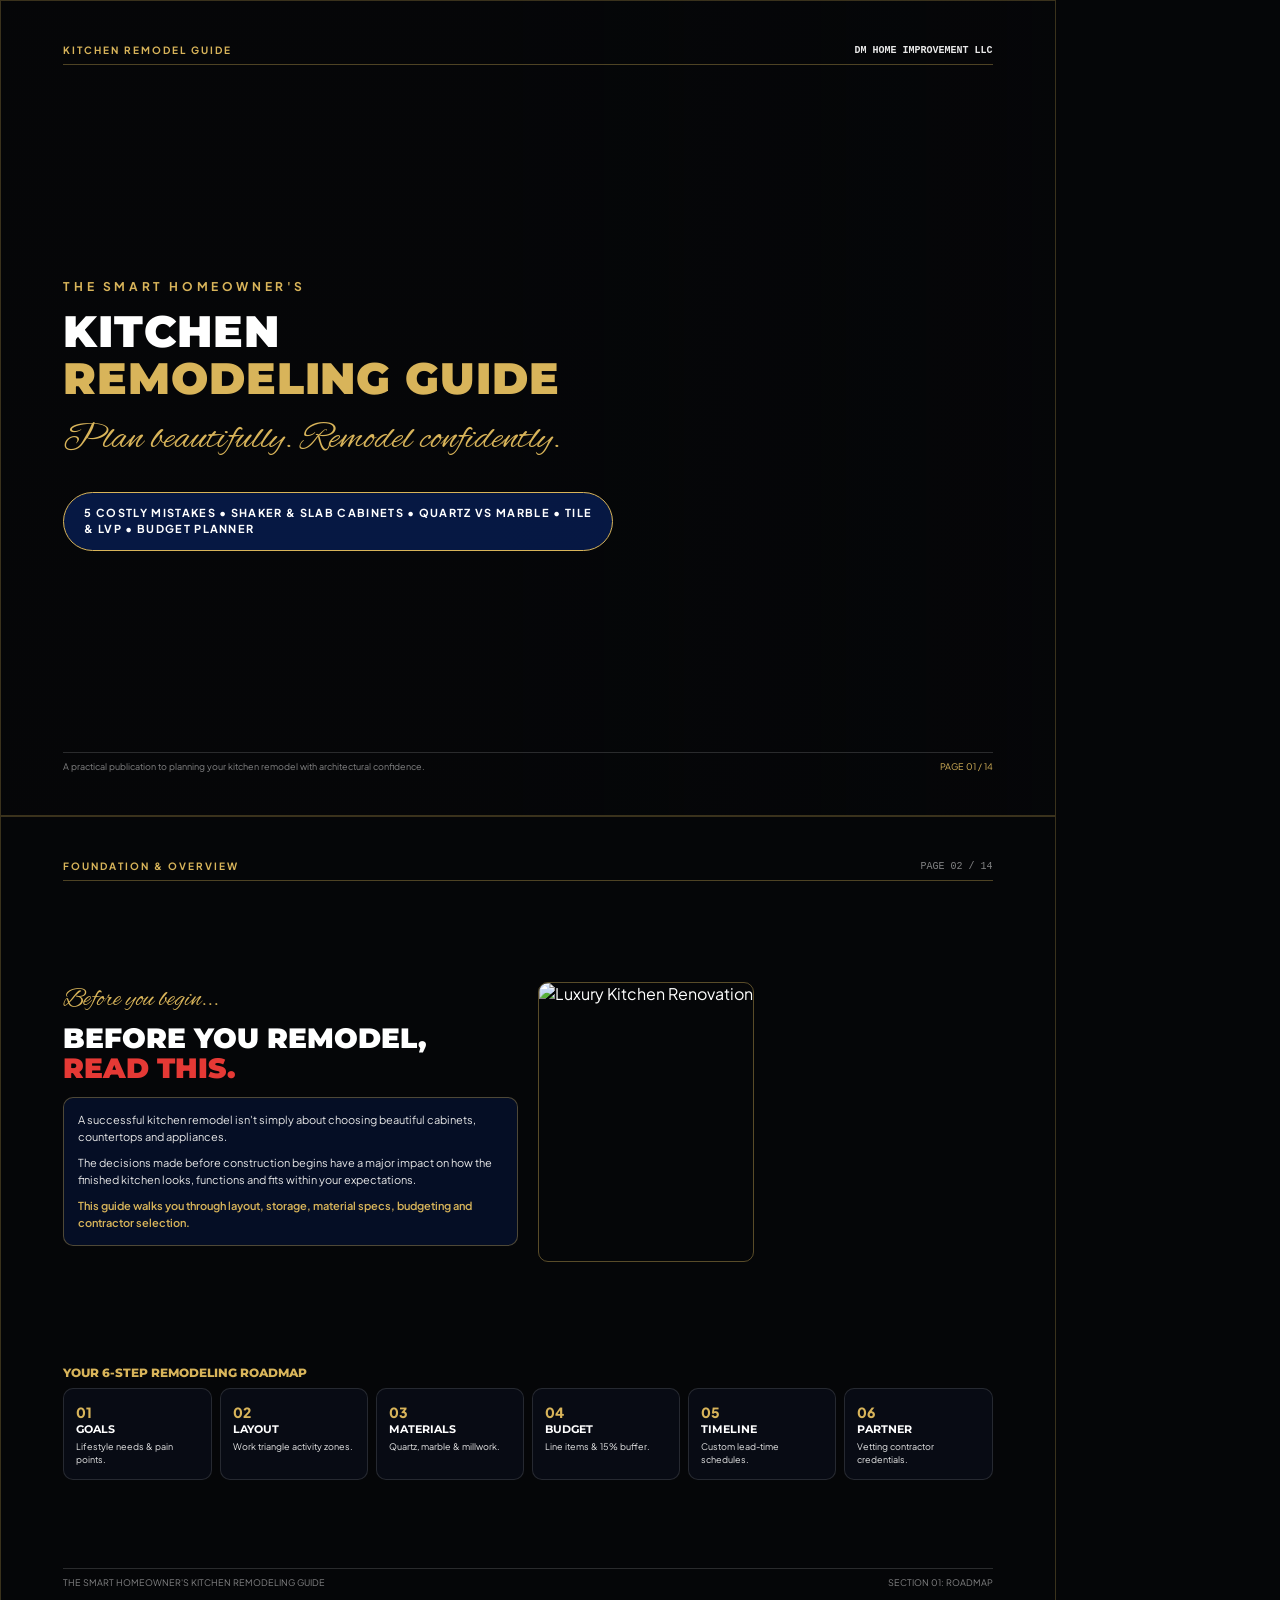
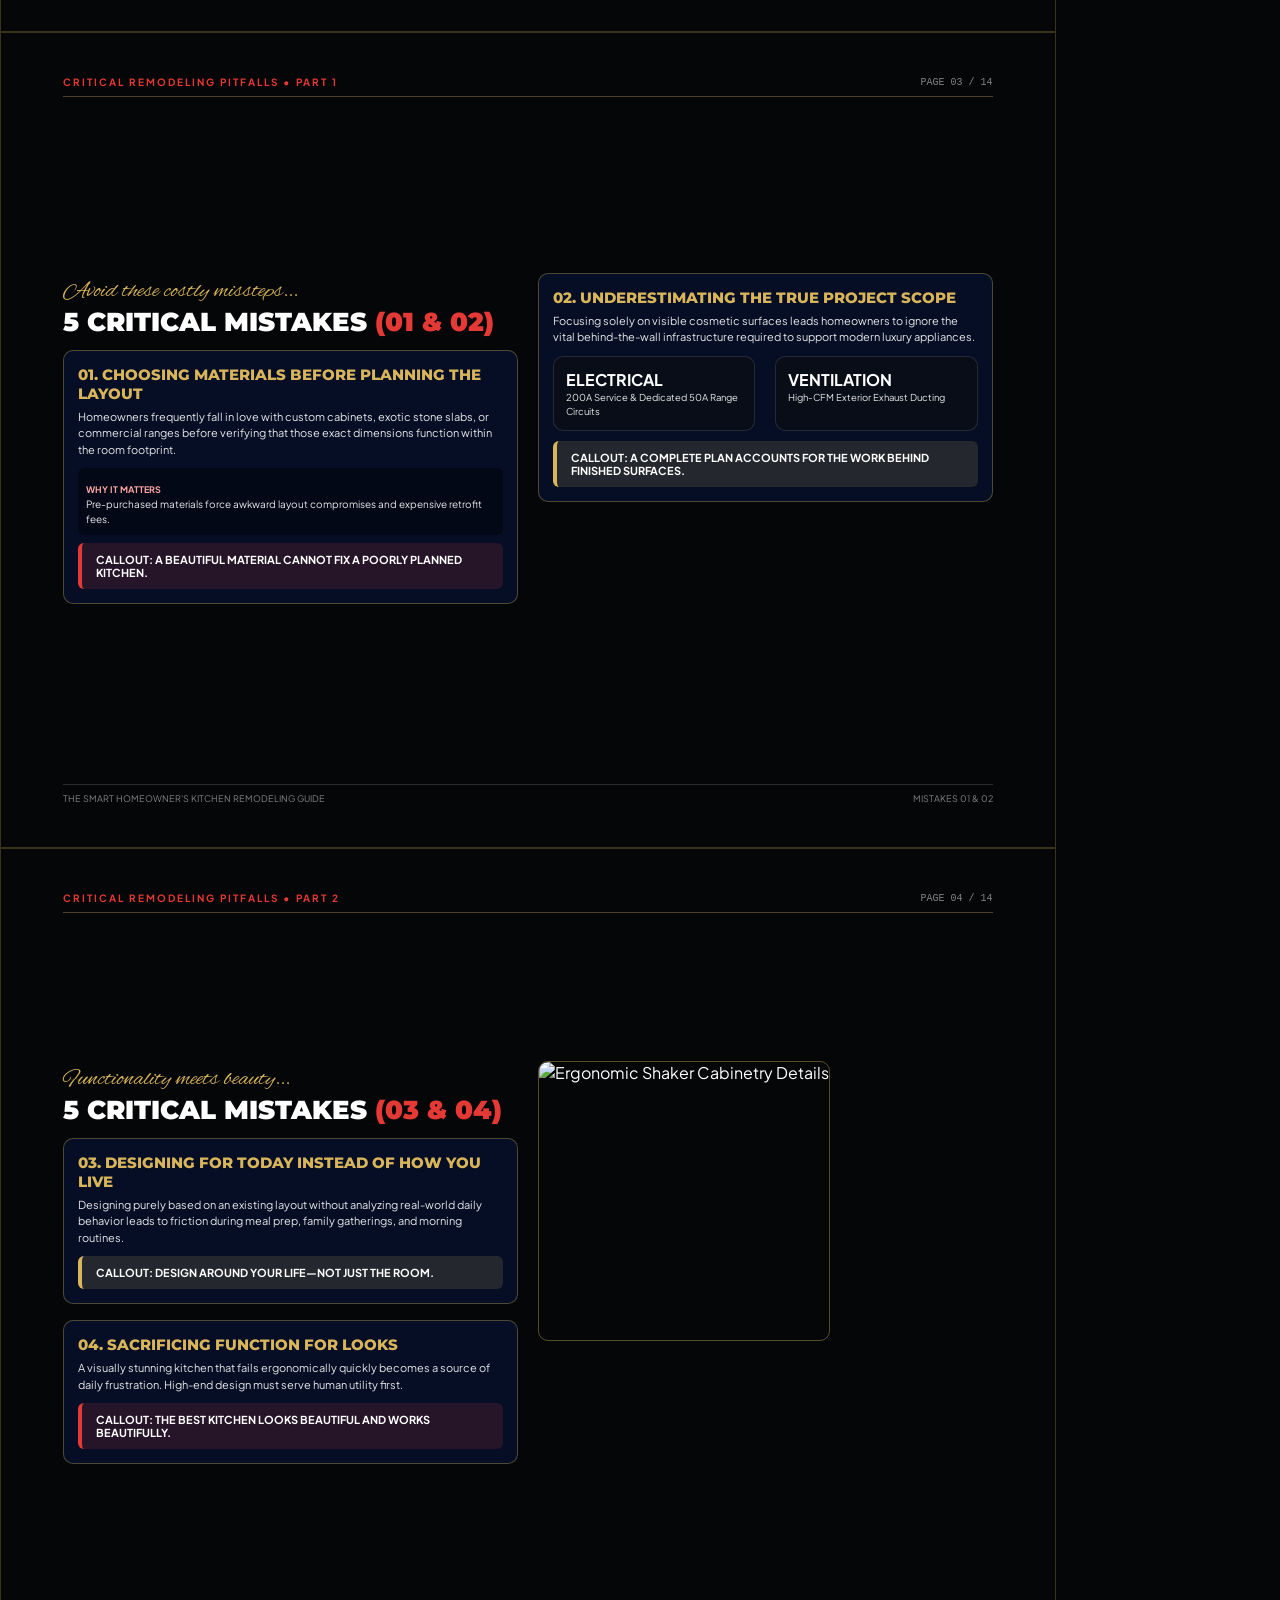
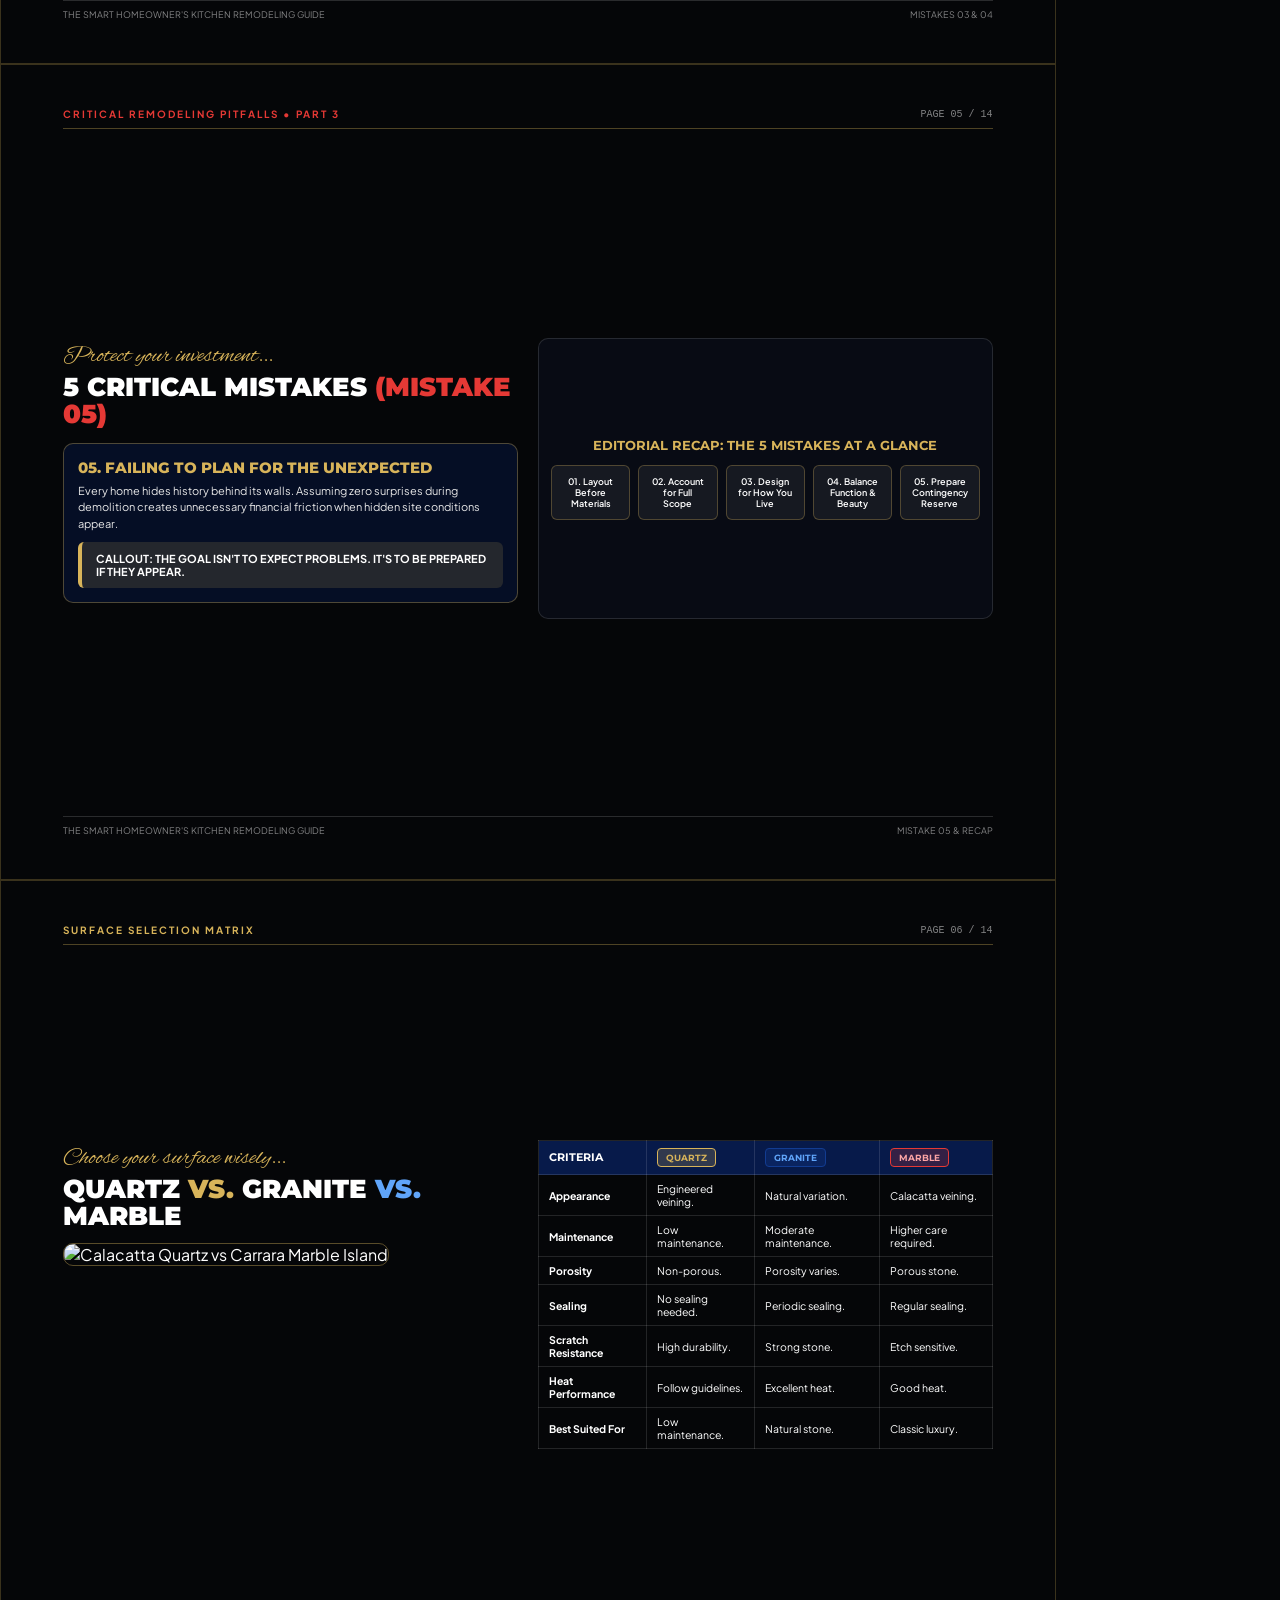
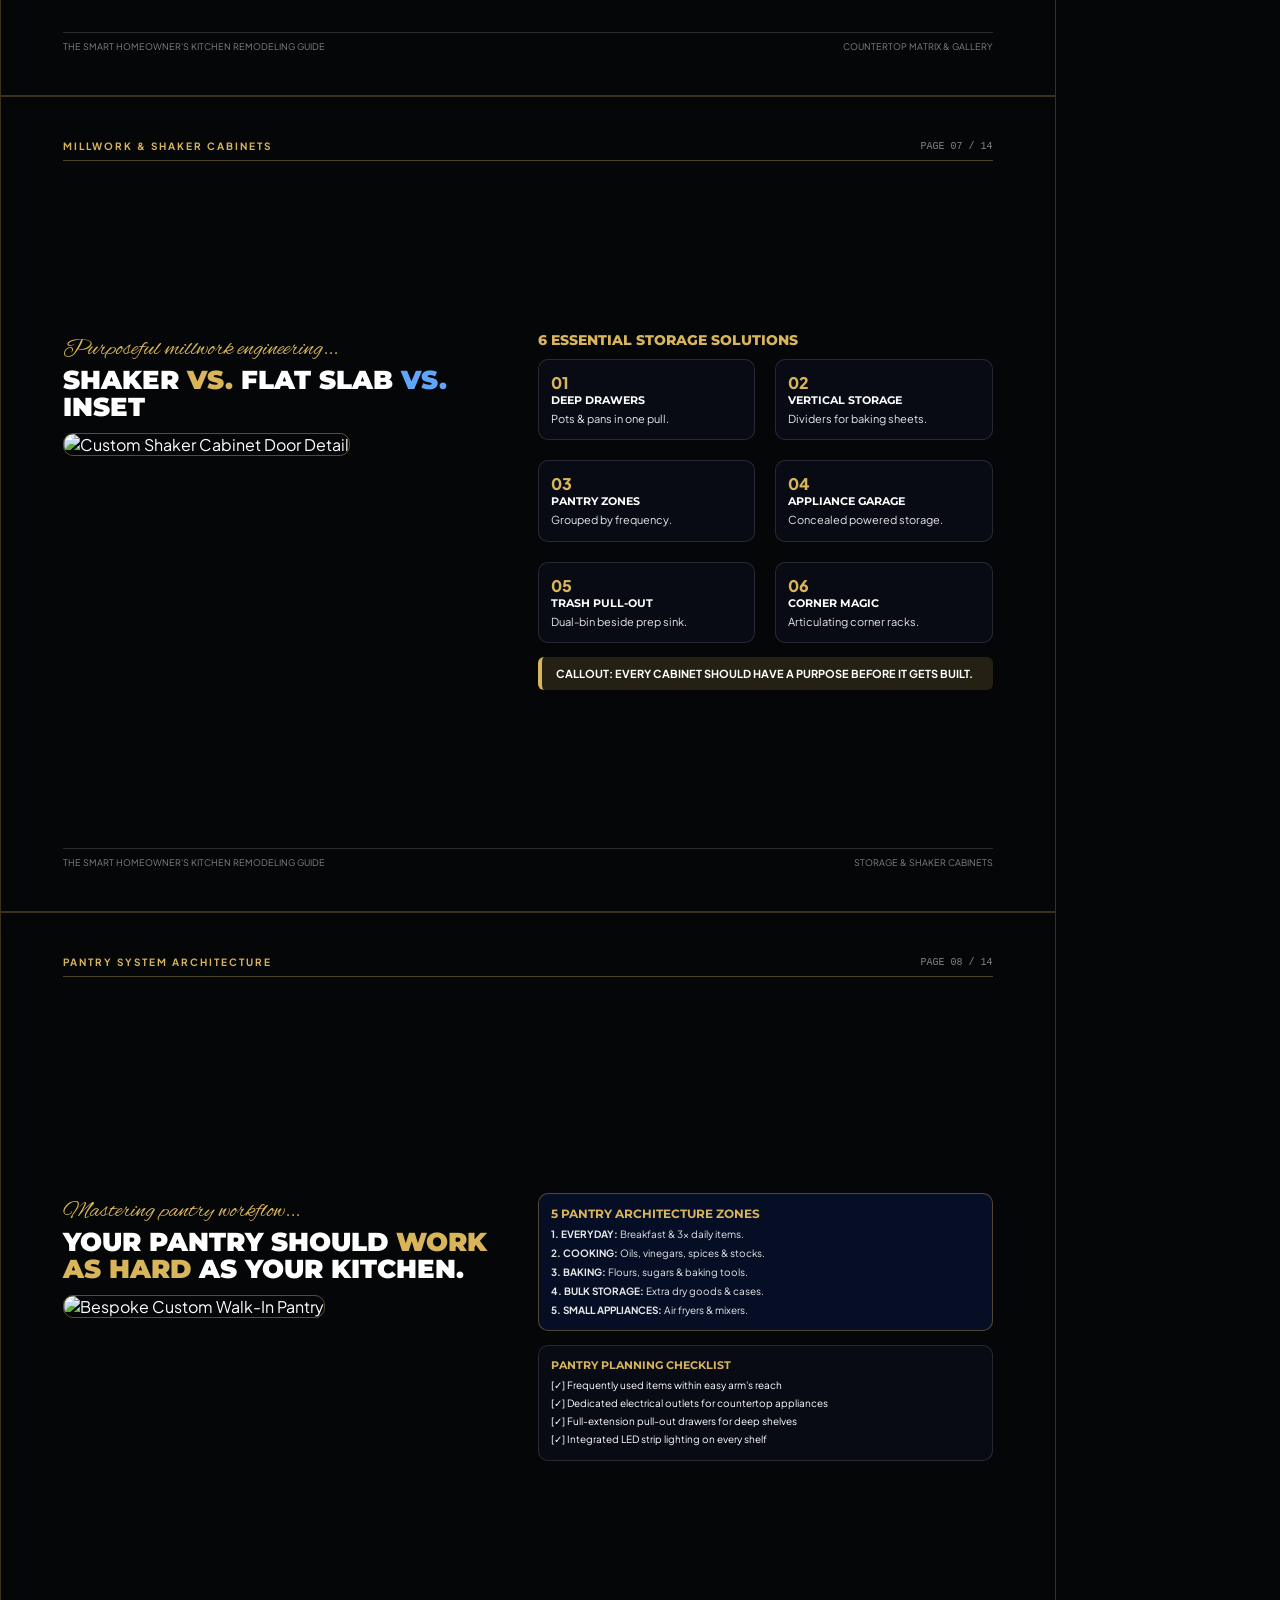
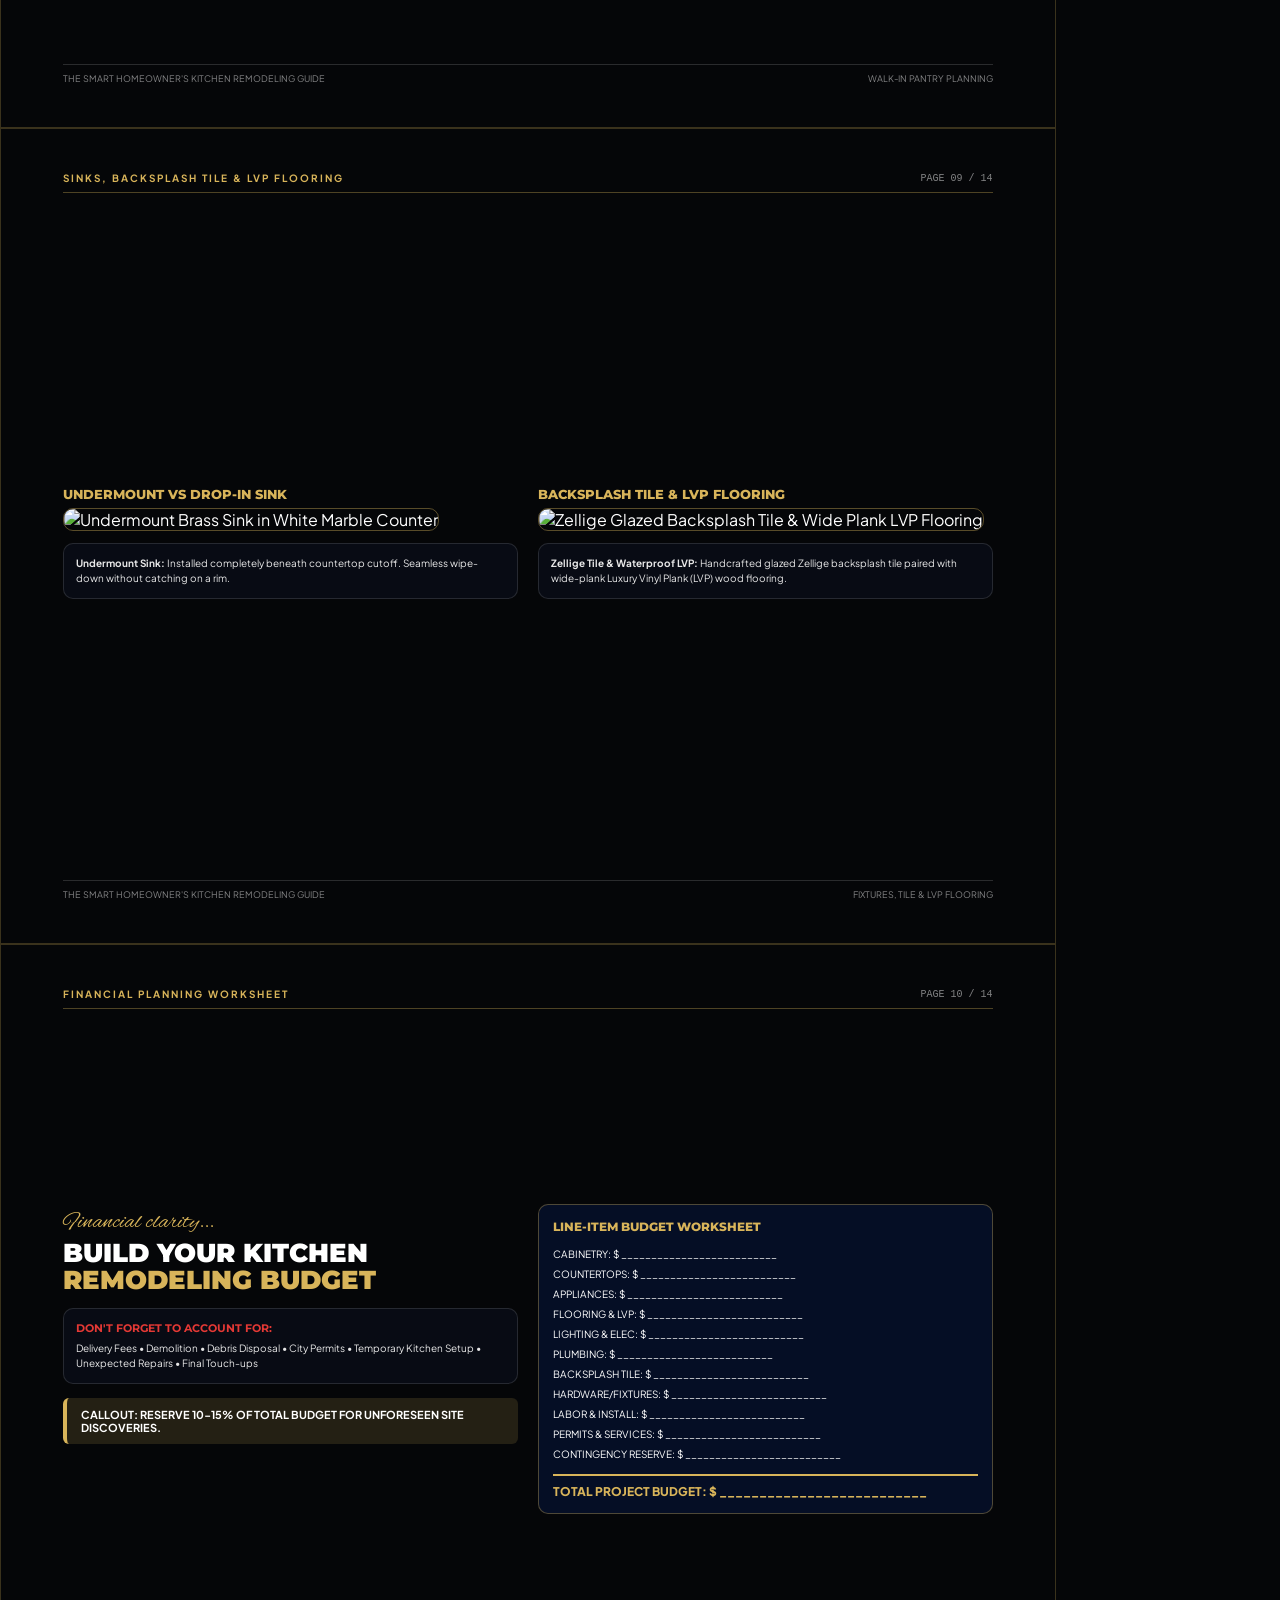
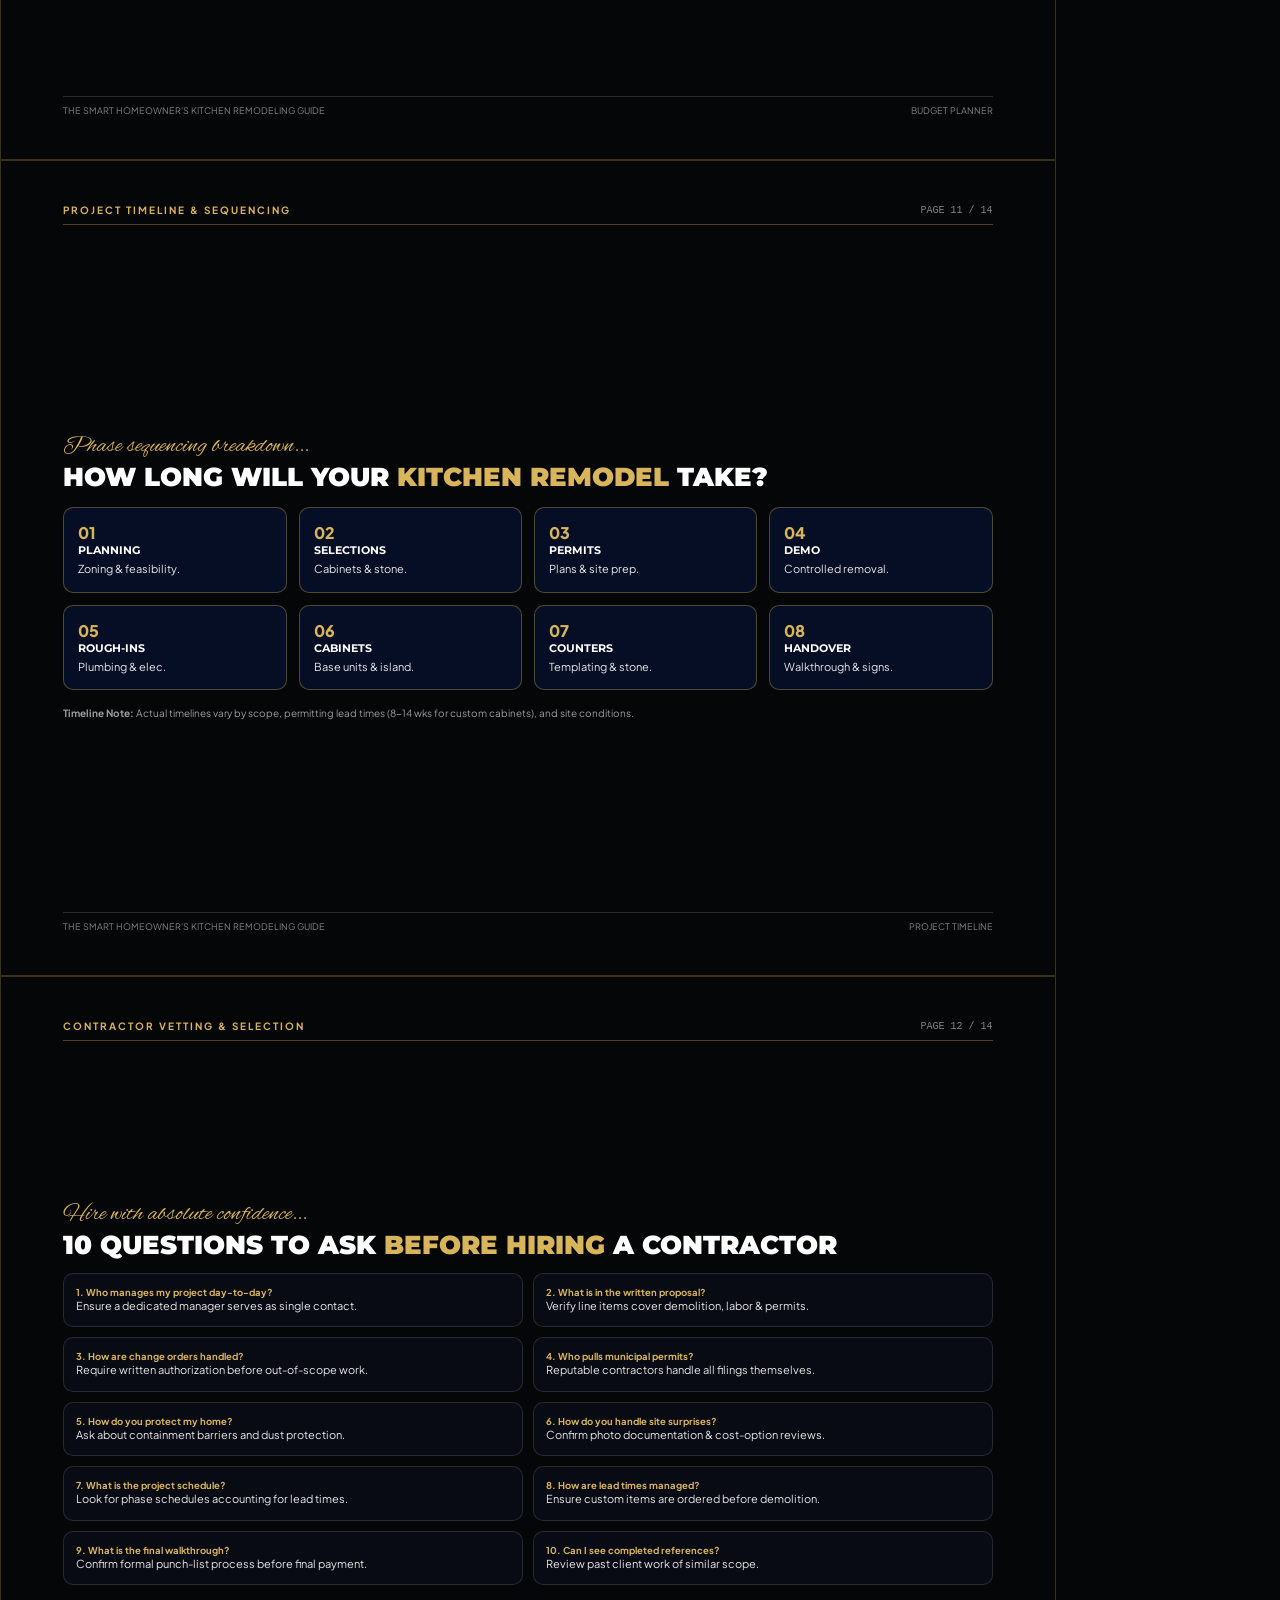
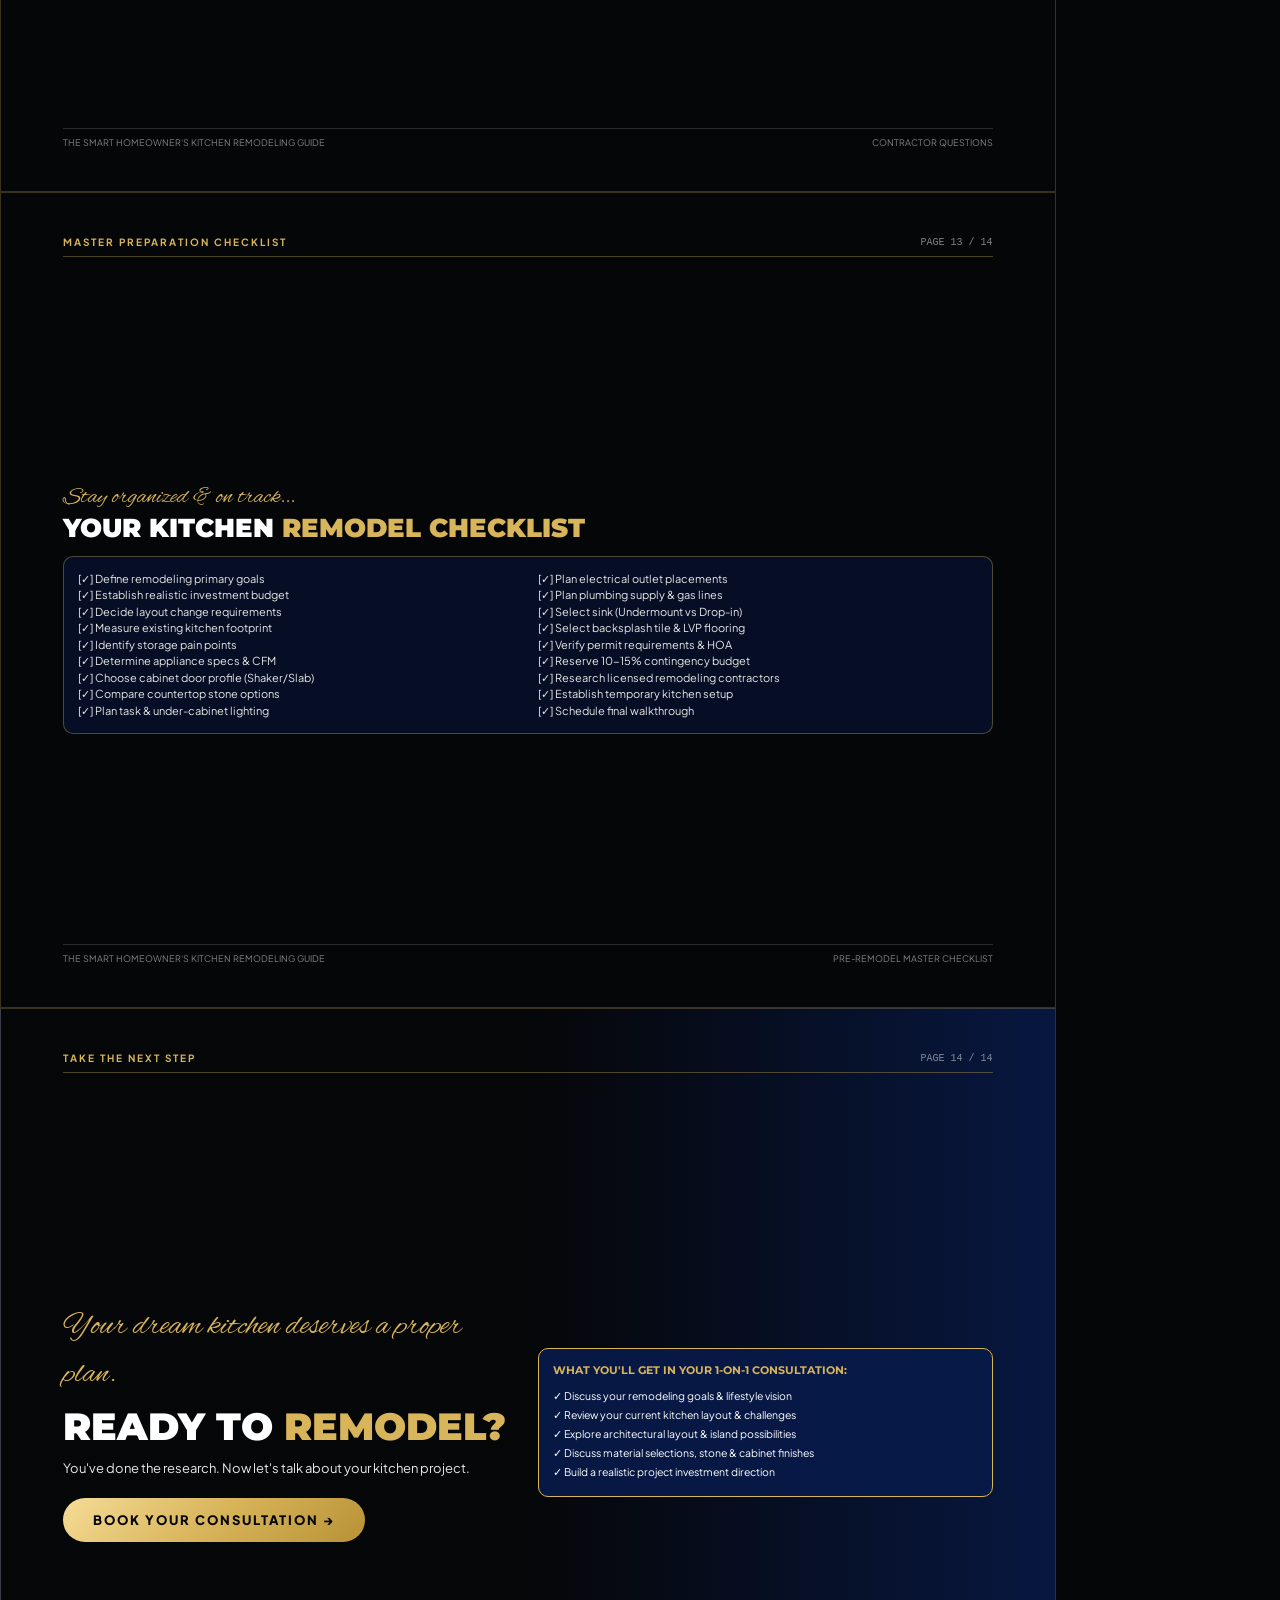
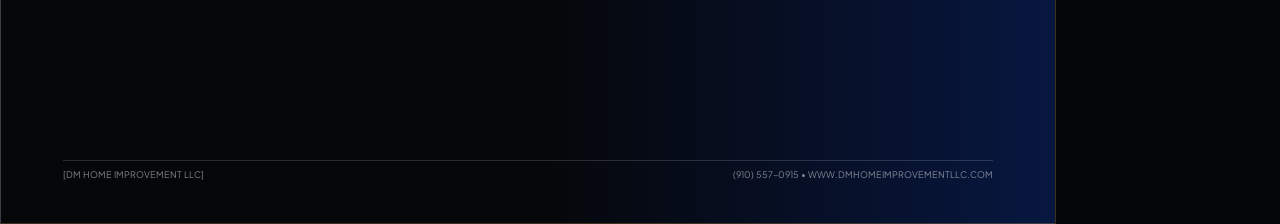
==== commit 59367a03: "Update cover header bar labels to KITCHEN REMODEL GUIDE and DM HOME IMPROVEMENT LLC" ====
--- a/guide-publication.html
+++ b/guide-publication.html
@@ -216,8 +216,8 @@
   <!-- PAGE 1: COVER (LANDSCAPE) -->
   <div class="page" style="background: linear-gradient(to right, rgba(5,6,8,0.85) 45%, rgba(5,6,8,0.4)), url('C:/DM Kitchen Landing/assets/generative/cover.jpg') center/cover;">
     <div class="header-bar">
-      <span class="header-title">EDITORIAL REMODELING PUBLICATION</span>
-      <span class="page-num">LANDSCAPE EDITION</span>
+      <span class="header-title">KITCHEN REMODEL GUIDE</span>
+      <span class="page-num" style="font-weight: 700; color: #E7E7E7;">DM HOME IMPROVEMENT LLC</span>
     </div>
     <div style="max-width: 550px; margin: auto 0;">
       <p style="font-size: 12px; font-weight: 700; letter-spacing: 0.3em; text-transform: uppercase; color: #D8B45A; margin-bottom: 12px;">THE SMART HOMEOWNER'S</p>
